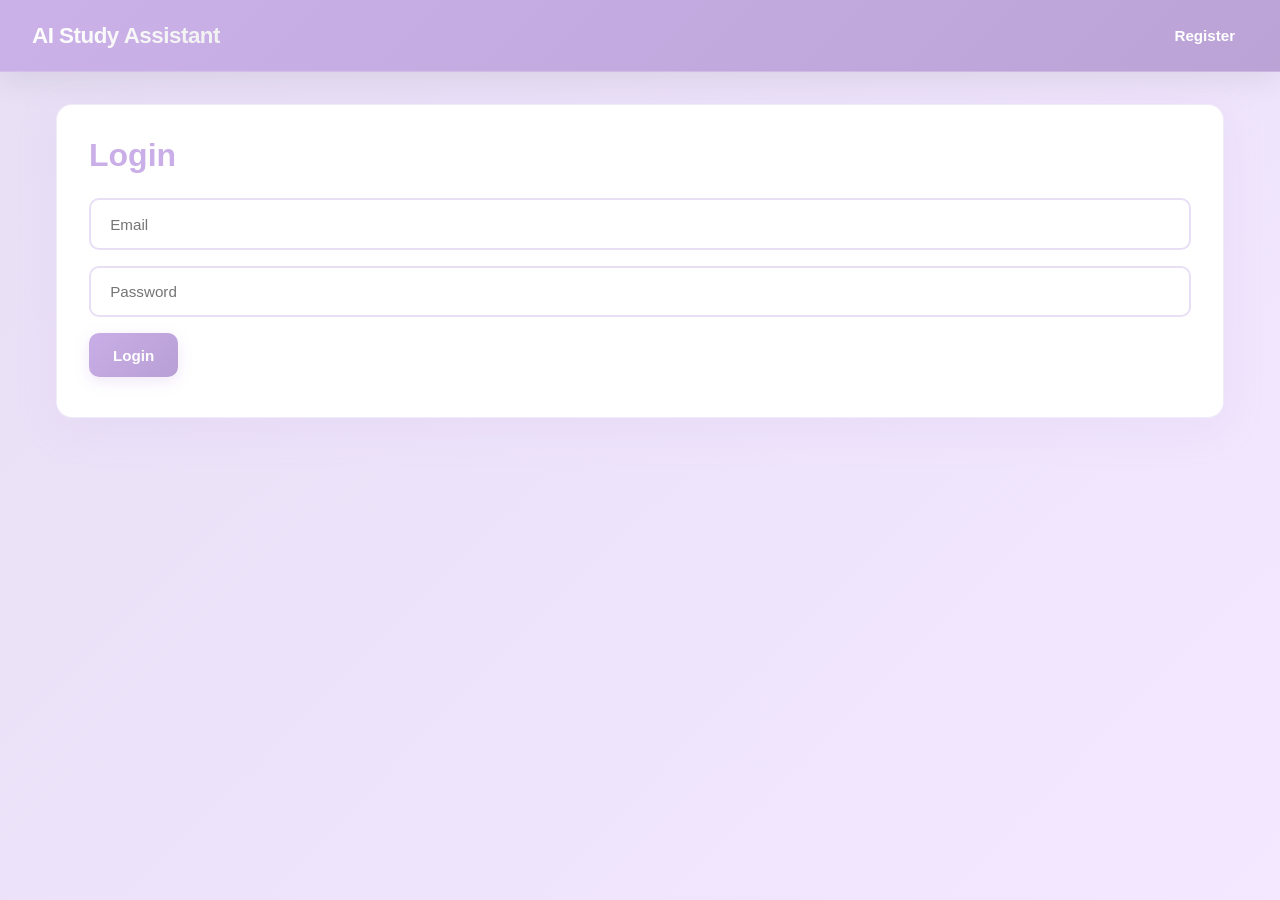
==== frontend/ai_assistant.html @ 6cb432a0 "update" ====
<!doctype html>
<html lang="en">
<head>
<meta charset="utf-8" />
<title>AI Assistant | AI Study Assistant</title>
<link rel="stylesheet" href="styles.css" />
</head>
<body>
<div class="navbar"><div>AI Study Assistant</div><div><a href="dashboard.html">Dashboard</a><a href="profile.html">Profile</a><a href="notebook.html">Notebook</a><a href="planner.html">Planner</a><a href="#" id="logout">Logout</a></div></div>
<div class="container">
<h1>AI Study Assistant</h1>
<div class="card">
  <h3>Use Uploaded File</h3>
  <p>Select a file uploaded on the Notebook page to use as AI context.</p>
  <select id="file-select" class="input-field">
    <option value="">-- No file selected --</option>
  </select>
  <button class="btn" id="refresh-files">Refresh Files</button>
  <p id="file-status" style="font-size:0.9rem; margin-top:0.5rem;"></p>
</div>
<div class="card"><h3>Ask Question</h3><textarea id="question" class="input-field" rows="3" placeholder="Ask any academic question..."></textarea><button class="btn" id="ask-btn">Get Answer</button><p id="answer"></p></div>
<div class="card"><h3>Summarize Notes</h3><textarea id="summary-text" class="input-field" rows="3" placeholder="Paste your notes..."></textarea><button class="btn" id="summarize-btn">Summarize</button><button class="btn" id="summarize-file-btn">Summarize Selected File</button><p id="summary"></p></div>
<div class="card"><h3>Generate Quiz</h3><input id="quiz-topic" class="input-field" placeholder="Enter topic" /><button class="btn" id="quiz-btn">Generate Quiz</button><pre id="quiz"></pre></div>
</div>
<script src="app.js"></script>
<script>
requireAuth();
initDarkMode();
document.getElementById('logout').onclick = () => {clearToken(); localStorage.removeItem('user'); window.location='index.html';};

async function display(eid, endpoint, payload, btn){
  if (btn) {
    btn.disabled = true;
    btn.textContent = 'Loading...';
  }
  const out = document.getElementById(eid);
  out.textContent = '';
  const res = await apiFetch(endpoint, 'POST', payload);
  if (btn) {
    btn.disabled = false;
    btn.textContent = endpoint === '/ai/ask' ? 'Get Answer' : endpoint === '/ai/summarize' ? 'Summarize' : 'Generate Quiz';
  }
  if(!res.success){ out.innerHTML = `<span style="color:red">${res.message}</span>`; return; }
  const data = res.data.answer || res.data.summary || res.data.quiz;
  out.style.whiteSpace = 'pre-wrap';
  out.style.backgroundColor = '#f9f9f9';
  out.style.padding = '1rem';
  out.style.borderRadius = '6px';
  out.style.marginTop = '0.5rem';
  out.textContent = data;
}

async function loadFileOptions() {
  const select = document.getElementById('file-select');
  const status = document.getElementById('file-status');
  const res = await apiFetch('/files');
  select.innerHTML = '<option value="">-- No file selected --</option>';
  if (!res.success || !Array.isArray(res.data) || res.data.length === 0) {
    status.textContent = 'No uploaded files found. Upload files from Notebook.';
    return;
  }
  res.data.forEach(file => {
    const option = document.createElement('option');
    option.value = file.id;
    option.textContent = `${file.filename} (${(file.size/1024).toFixed(1)} KB)`;
    select.appendChild(option);
  });
  status.textContent = `${res.data.length} uploaded file(s) available.`;
}

function getSelectedFileId() {
  return document.getElementById('file-select').value || null;
}

document.getElementById('ask-btn').onclick = async function() {
  const question = document.getElementById('question').value.trim();
  if(!question){ alert('Please ask a question'); return; }
  const fileId = getSelectedFileId();
  display('answer','/ai/ask', fileId ? { question, file_id: fileId } : { question }, this);
};

document.getElementById('summarize-btn').onclick = async function() {
  const text = document.getElementById('summary-text').value.trim();
  if(!text){ alert('Please enter text to summarize or select a file to summarize'); return; }
  display('summary','/ai/summarize',{text}, this);
};

document.getElementById('summarize-file-btn').onclick = async function() {
  const fileId = getSelectedFileId();
  if(!fileId){ alert('Please select a file to summarize'); return; }
  display('summary','/ai/summarize',{file_id: fileId}, this);
};

document.getElementById('quiz-btn').onclick = async function() { 
  const topic = document.getElementById('quiz-topic').value.trim();
  if(!topic){ alert('Please enter a topic'); return; }
  display('quiz','/ai/quiz',{topic}, this);
};

document.getElementById('refresh-files').onclick = loadFileOptions;

loadFileOptions();
</script>
</body>
</html>
---- frontend/styles.css ----
* { 
  margin: 0; 
  padding: 0; 
  box-sizing: border-box; 
}

:root {
  --primary: #C9AEE7;
  --primary-dark: #B89FD4;
  --secondary: #FFD4E5;
  --success: #A8D5BA;
  --danger: #FFB4A2;
  --warning: #FFD9A3;
  --light: #F8F5FF;
  --dark: #3D3447;
  --text: #5C4B63;
  --border: #E8DFF5;
}

body { 
  margin: 0; 
  font-family: 'Segoe UI', 'Helvetica Neue', -apple-system, BlinkMacSystemFont, sans-serif;
  background: linear-gradient(135deg, #E8DFF5 0%, #F3E8FF 100%);
  color: var(--text);
  min-height: 100vh;
}

.container { 
  width: min(1200px, 95vw); 
  margin: 2rem auto; 
  padding: 0 1rem;
}

/* Navbar Styling */
.navbar { 
  display: flex; 
  justify-content: space-between; 
  align-items: center; 
  padding: 1.2rem 2rem; 
  background: linear-gradient(135deg, rgba(201, 174, 231, 0.95) 0%, rgba(184, 159, 212, 0.95) 100%);
  backdrop-filter: blur(10px);
  color: #fff; 
  box-shadow: 0 8px 32px rgba(0, 0, 0, 0.08);
  position: sticky;
  top: 0;
  z-index: 100;
  border-bottom: 1px solid rgba(255, 255, 255, 0.2);
}

.navbar > div:first-child { 
  font-weight: 700; 
  font-size: 1.4rem; 
  letter-spacing: -0.5px;
  background: linear-gradient(135deg, #fff 0%, #f0f0f0 100%);
  -webkit-background-clip: text;
  -webkit-text-fill-color: transparent;
  background-clip: text;
}

.navbar > div:nth-child(2) {
  display: flex;
  gap: 0.5rem;
  flex-wrap: wrap;
  justify-content: flex-end;
}

.navbar a { 
  color: #fff; 
  margin: 0 0.8rem;
  text-decoration: none; 
  font-weight: 600; 
  font-size: 0.95rem;
  transition: all 0.3s cubic-bezier(0.4, 0, 0.2, 1);
  position: relative;
  padding: 0.5rem 0;
}

.navbar a::after {
  content: '';
  position: absolute;
  bottom: 0;
  left: 0;
  width: 0;
  height: 2px;
  background: #fff;
  transition: width 0.3s ease;
}

.navbar a:hover::after { 
  width: 100%; 
}

/* Typography */
h1 { 
  color: #fff; 
  margin-bottom: 2rem; 
  font-size: 3rem;
  font-weight: 700;
  text-shadow: 0 2px 10px rgba(0, 0, 0, 0.1);
}

h2 { 
  color: var(--primary); 
  margin-bottom: 1.5rem;
  font-size: 2rem;
}

h3 { 
  color: var(--primary); 
  margin-bottom: 1rem;
  font-size: 1.4rem;
  font-weight: 600;
}

/* Card Styling */
.card { 
  background: #fff;
  border-radius: 16px; 
  box-shadow: 0 10px 40px rgba(201, 174, 231, 0.15);
  padding: 2rem; 
  margin-bottom: 1.5rem; 
  transition: all 0.3s cubic-bezier(0.4, 0, 0.2, 1);
  border: 1px solid rgba(232, 223, 245, 0.6);
  backdrop-filter: blur(10px);
}

.card:hover { 
  transform: translateY(-8px); 
  box-shadow: 0 20px 50px rgba(201, 174, 231, 0.25);
}

/* Button Styling */
.btn { 
  background: linear-gradient(135deg, var(--primary) 0%, var(--primary-dark) 100%);
  color: #fff; 
  border: none; 
  padding: 0.85rem 1.5rem; 
  border-radius: 10px; 
  cursor: pointer; 
  font-weight: 600; 
  font-size: 0.95rem;
  transition: all 0.3s cubic-bezier(0.4, 0, 0.2, 1);
  display: inline-block;
  margin-right: 0.5rem;
  margin-bottom: 0.5rem;
  box-shadow: 0 4px 15px rgba(201, 174, 231, 0.3);
  position: relative;
  overflow: hidden;
}

.btn::before {
  content: '';
  position: absolute;
  top: 50%;
  left: 50%;
  width: 0;
  height: 0;
  background: rgba(255, 255, 255, 0.2);
  border-radius: 50%;
  transform: translate(-50%, -50%);
  transition: width 0.6s, height 0.6s;
}

.btn:hover::before {
  width: 300px;
  height: 300px;
}

.btn:hover { 
  transform: translateY(-3px); 
  box-shadow: 0 8px 25px rgba(201, 174, 231, 0.4);
}

.btn:active { 
  transform: translateY(-1px); 
}

.btn:disabled { 
  opacity: 0.6; 
  cursor: not-allowed; 
  transform: none;
}

/* Input Fields */
.input-field, textarea, select { 
  width: 100%; 
  padding: 0.95rem 1.2rem; 
  border-radius: 10px; 
  border: 2px solid var(--border);
  margin-bottom: 1rem; 
  font-family: inherit; 
  font-size: 0.95rem;
  transition: all 0.3s ease;
  background: #fff;
  color: var(--text);
}

.input-field:focus, 
textarea:focus, 
select:focus { 
  outline: none; 
  border-color: var(--primary);
  background: #faf8ff;
  box-shadow: 0 0 0 3px rgba(201, 174, 231, 0.15);
  transform: translateY(-2px);
}

textarea {
  resize: vertical;
  min-height: 120px;
}

/* Grid Layouts */
.grid-2 { 
  display: grid; 
  grid-template-columns: repeat(auto-fit, minmax(280px, 1fr)); 
  gap: 1.5rem; 
}

.grid-3 {
  display: grid;
  grid-template-columns: repeat(auto-fit, minmax(200px, 1fr));
  gap: 1.5rem;
}

/* Lists */
ul, ol { 
  list-style: none; 
  padding: 0; 
}

li { 
  margin-bottom: 1rem;
  transition: all 0.3s ease;
}

/* Status Badges */
.badge {
  display: inline-block;
  padding: 0.4rem 0.8rem;
  border-radius: 6px;
  font-size: 0.85rem;
  font-weight: 600;
  margin-right: 0.5rem;
  margin-bottom: 0.5rem;
}

.badge-success { background: rgba(168, 213, 186, 0.2); color: var(--success); }
.badge-danger { background: rgba(255, 180, 162, 0.2); color: var(--danger); }
.badge-warning { background: rgba(255, 217, 163, 0.2); color: var(--warning); }
.badge-info { background: rgba(201, 174, 231, 0.2); color: var(--primary); }

/* Utility Classes */
.text-center { text-align: center; }
.text-right { text-align: right; }
.mt-1 { margin-top: 0.5rem; }
.mt-2 { margin-top: 1rem; }
.mb-1 { margin-bottom: 0.5rem; }
.mb-2 { margin-bottom: 1rem; }
.hidden { display: none; }

/* Loader */
.loader {
  border: 4px solid rgba(201, 174, 231, 0.1);
  border-top: 4px solid var(--primary);
  border-radius: 50%;
  width: 40px;
  height: 40px;
  animation: spin 1s linear infinite;
  margin: 20px auto;
}

@keyframes spin {
  0% { transform: rotate(0deg); }
  100% { transform: rotate(360deg); }
}

/* Message Styling */
.message {
  padding: 1rem;
  border-radius: 10px;
  margin-bottom: 1rem;
  animation: slideIn 0.3s ease;
}

.message-success {
  background: rgba(168, 213, 186, 0.15);
  color: var(--success);
  border-left: 4px solid var(--success);
}

.message-error {
  background: rgba(255, 180, 162, 0.15);
  color: var(--danger);
  border-left: 4px solid var(--danger);
}

@keyframes slideIn {
  from {
    opacity: 0;
    transform: translateY(-10px);
  }
  to {
    opacity: 1;
    transform: translateY(0);
  }
}

/* Responsive Design */
@media (max-width: 768px) { 
  h1 { font-size: 2rem; }
  h2 { font-size: 1.5rem; }
  h3 { font-size: 1.2rem; }
  
  .navbar { 
    padding: 1rem; 
    flex-direction: column; 
    text-align: center;
    gap: 1rem;
  }
  
  .navbar > div:nth-child(2) {
    justify-content: center;
    width: 100%;
  }
  
  .navbar a { 
    margin: 0 0.5rem;
    font-size: 0.85rem;
  }
  
  .container { 
    margin: 1rem auto; 
  }
  
  .card { 
    padding: 1.5rem;
  }
  
  .btn {
    padding: 0.75rem 1.2rem;
    font-size: 0.9rem;
  }
}

@media (max-width: 480px) {
  h1 { font-size: 1.5rem; margin-bottom: 1rem; }
  
  .card { 
    padding: 1rem; 
    margin-bottom: 1rem;
  }
  
  .grid-2 {
    grid-template-columns: 1fr;
  }
  
  .input-field, textarea, select {
    padding: 0.8rem;
  }
}
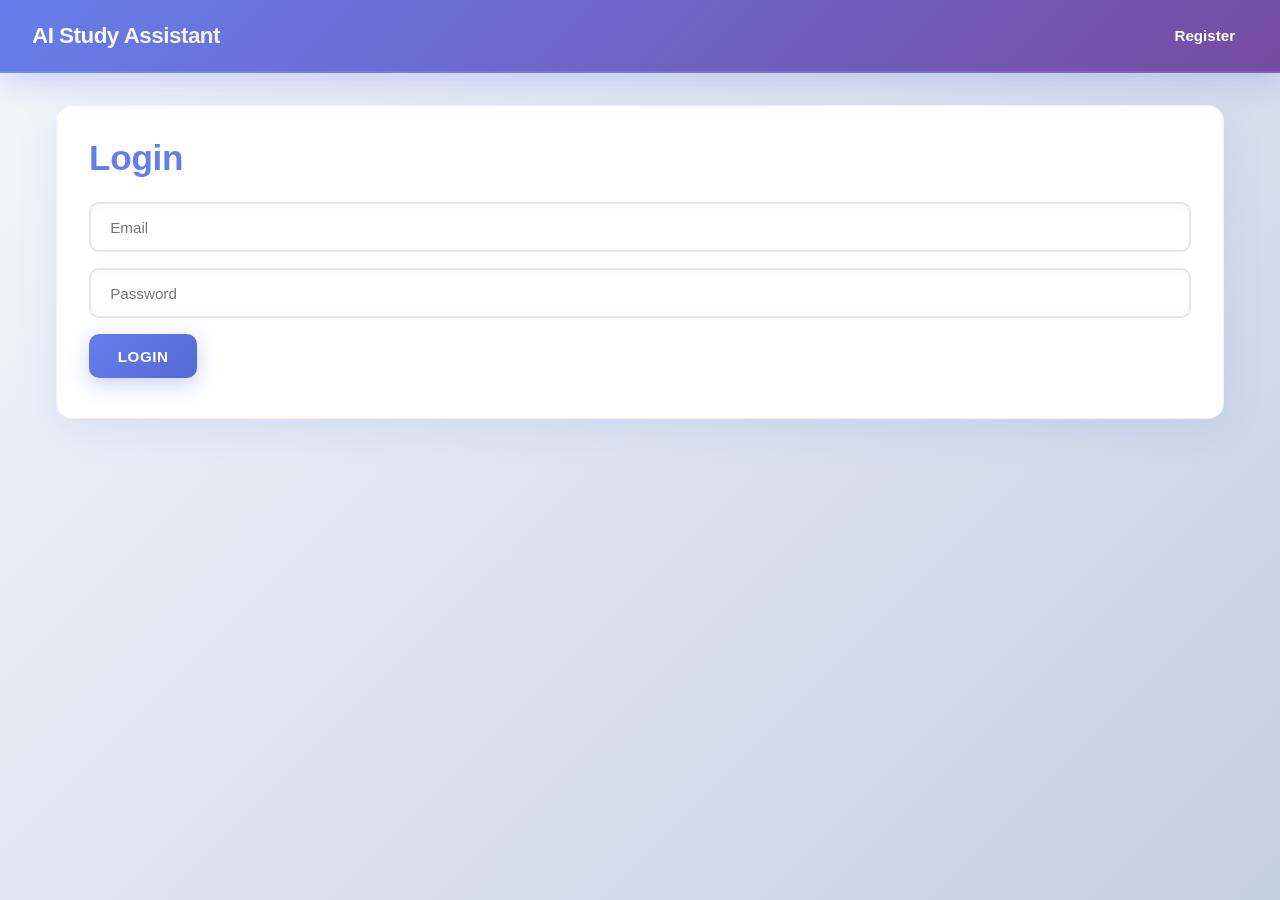
==== commit 39f4bb49: "update" ====
--- a/frontend/ai_assistant.html
+++ b/frontend/ai_assistant.html
@@ -11,15 +11,24 @@
 <h1>AI Study Assistant</h1>
 <div class="card">
   <h3>Use Uploaded File</h3>
-  <p>Select a file uploaded on the Notebook page to use as AI context.</p>
+  <p>Select a file uploaded on the Notebook page to give the AI extra study context.</p>
   <select id="file-select" class="input-field">
     <option value="">-- No file selected --</option>
   </select>
   <button class="btn" id="refresh-files">Refresh Files</button>
   <p id="file-status" style="font-size:0.9rem; margin-top:0.5rem;"></p>
 </div>
-<div class="card"><h3>Ask Question</h3><textarea id="question" class="input-field" rows="3" placeholder="Ask any academic question..."></textarea><button class="btn" id="ask-btn">Get Answer</button><p id="answer"></p></div>
-<div class="card"><h3>Summarize Notes</h3><textarea id="summary-text" class="input-field" rows="3" placeholder="Paste your notes..."></textarea><button class="btn" id="summarize-btn">Summarize</button><button class="btn" id="summarize-file-btn">Summarize Selected File</button><p id="summary"></p></div>
+<div class="card">
+  <h3>Use Saved Note</h3>
+  <p>Select one of your notebook entries to use its subject, topic, tags, and written content as context.</p>
+  <select id="note-select" class="input-field">
+    <option value="">-- No note selected --</option>
+  </select>
+  <button class="btn" id="refresh-notes">Refresh Notes</button>
+  <p id="note-status" style="font-size:0.9rem; margin-top:0.5rem;"></p>
+</div>
+<div class="card"><h3>Ask Question</h3><textarea id="question" class="input-field" rows="3" placeholder="Ask a question. Selected file and note will be used as extra context if present..."></textarea><button class="btn" id="ask-btn">Get Answer</button><p id="answer"></p></div>
+<div class="card"><h3>Summarize Notes</h3><textarea id="summary-text" class="input-field" rows="3" placeholder="Paste your notes..."></textarea><button class="btn" id="summarize-btn">Summarize</button><button class="btn" id="summarize-file-btn">Summarize Selected File</button><button class="btn" id="summarize-note-btn">Summarize Selected Note</button><p id="summary"></p></div>
 <div class="card"><h3>Generate Quiz</h3><input id="quiz-topic" class="input-field" placeholder="Enter topic" /><button class="btn" id="quiz-btn">Generate Quiz</button><pre id="quiz"></pre></div>
 </div>
 <script src="app.js"></script>
@@ -38,7 +47,7 @@
   const res = await apiFetch(endpoint, 'POST', payload);
   if (btn) {
     btn.disabled = false;
-    btn.textContent = endpoint === '/ai/ask' ? 'Get Answer' : endpoint === '/ai/summarize' ? 'Summarize' : 'Generate Quiz';
+    btn.textContent = endpoint === '/ai/chat' ? 'Get Answer' : endpoint === '/ai/summarize' ? 'Summarize' : 'Generate Quiz';
   }
   if(!res.success){ out.innerHTML = `<span style="color:red">${res.message}</span>`; return; }
   const data = res.data.answer || res.data.summary || res.data.quiz;
@@ -68,15 +77,42 @@
   status.textContent = `${res.data.length} uploaded file(s) available.`;
 }
 
+async function loadNoteOptions() {
+  const select = document.getElementById('note-select');
+  const status = document.getElementById('note-status');
+  const res = await apiFetch('/notes?limit=50');
+  select.innerHTML = '<option value="">-- No note selected --</option>';
+  const items = Array.isArray(res?.data?.items) ? res.data.items : [];
+  if (!res.success || items.length === 0) {
+    status.textContent = 'No notes found. Create notes from Notebook.';
+    return;
+  }
+  items.forEach(note => {
+    const option = document.createElement('option');
+    option.value = note.id;
+    option.textContent = `${note.subject || 'Untitled'} - ${note.topic || 'No topic'}`;
+    select.appendChild(option);
+  });
+  status.textContent = `${items.length} note(s) available.`;
+}
+
 function getSelectedFileId() {
   return document.getElementById('file-select').value || null;
+}
+
+function getSelectedNoteId() {
+  return document.getElementById('note-select').value || null;
 }
 
 document.getElementById('ask-btn').onclick = async function() {
   const question = document.getElementById('question').value.trim();
   if(!question){ alert('Please ask a question'); return; }
   const fileId = getSelectedFileId();
-  display('answer','/ai/ask', fileId ? { question, file_id: fileId } : { question }, this);
+  const noteId = getSelectedNoteId();
+  const payload = { message: question };
+  if (fileId) payload.file_id = fileId;
+  if (noteId) payload.note_id = noteId;
+  display('answer','/ai/chat', payload, this);
 };
 
 document.getElementById('summarize-btn').onclick = async function() {
@@ -91,6 +127,12 @@
   display('summary','/ai/summarize',{file_id: fileId}, this);
 };
 
+document.getElementById('summarize-note-btn').onclick = async function() {
+  const noteId = getSelectedNoteId();
+  if(!noteId){ alert('Please select a note to summarize'); return; }
+  display('summary','/ai/summarize',{note_id: noteId}, this);
+};
+
 document.getElementById('quiz-btn').onclick = async function() { 
   const topic = document.getElementById('quiz-topic').value.trim();
   if(!topic){ alert('Please enter a topic'); return; }
@@ -98,8 +140,10 @@
 };
 
 document.getElementById('refresh-files').onclick = loadFileOptions;
+document.getElementById('refresh-notes').onclick = loadNoteOptions;
 
 loadFileOptions();
+loadNoteOptions();
 </script>
 </body>
 </html>
--- a/frontend/styles.css
+++ b/frontend/styles.css
@@ -5,22 +5,22 @@
 }
 
 :root {
-  --primary: #C9AEE7;
-  --primary-dark: #B89FD4;
-  --secondary: #FFD4E5;
-  --success: #A8D5BA;
-  --danger: #FFB4A2;
-  --warning: #FFD9A3;
-  --light: #F8F5FF;
-  --dark: #3D3447;
-  --text: #5C4B63;
-  --border: #E8DFF5;
+  --primary: #667eea;
+  --primary-dark: #5568d3;
+  --secondary: #764ba2;
+  --success: #48bb78;
+  --danger: #f56565;
+  --warning: #ed8936;
+  --light: #f7fafc;
+  --dark: #2d3748;
+  --text: #4a5568;
+  --border: #e2e8f0;
 }
 
 body { 
   margin: 0; 
   font-family: 'Segoe UI', 'Helvetica Neue', -apple-system, BlinkMacSystemFont, sans-serif;
-  background: linear-gradient(135deg, #E8DFF5 0%, #F3E8FF 100%);
+  background: linear-gradient(135deg, #f5f7fa 0%, #c3cfe2 100%);
   color: var(--text);
   min-height: 100vh;
 }
@@ -37,14 +37,14 @@
   justify-content: space-between; 
   align-items: center; 
   padding: 1.2rem 2rem; 
-  background: linear-gradient(135deg, rgba(201, 174, 231, 0.95) 0%, rgba(184, 159, 212, 0.95) 100%);
+  background: linear-gradient(135deg, #667eea 0%, #764ba2 100%);
   backdrop-filter: blur(10px);
   color: #fff; 
-  box-shadow: 0 8px 32px rgba(0, 0, 0, 0.08);
+  box-shadow: 0 8px 32px rgba(102, 126, 234, 0.3);
   position: sticky;
   top: 0;
   z-index: 100;
-  border-bottom: 1px solid rgba(255, 255, 255, 0.2);
+  border-bottom: 2px solid rgba(255, 255, 255, 0.1);
 }
 
 .navbar > div:first-child { 
@@ -96,37 +96,64 @@
   margin-bottom: 2rem; 
   font-size: 3rem;
   font-weight: 700;
-  text-shadow: 0 2px 10px rgba(0, 0, 0, 0.1);
+  text-shadow: 0 2px 10px rgba(0, 0, 0, 0.2);
+  letter-spacing: -0.5px;
 }
 
 h2 { 
   color: var(--primary); 
   margin-bottom: 1.5rem;
-  font-size: 2rem;
+  font-size: 2.2rem;
+  font-weight: 700;
+  letter-spacing: -0.3px;
 }
 
 h3 { 
   color: var(--primary); 
   margin-bottom: 1rem;
-  font-size: 1.4rem;
+  font-size: 1.5rem;
   font-weight: 600;
+  letter-spacing: -0.2px;
+}
+
+p {
+  line-height: 1.6;
+  margin-bottom: 1rem;
 }
 
 /* Card Styling */
 .card { 
   background: #fff;
   border-radius: 16px; 
-  box-shadow: 0 10px 40px rgba(201, 174, 231, 0.15);
+  box-shadow: 0 10px 40px rgba(102, 126, 234, 0.12);
   padding: 2rem; 
   margin-bottom: 1.5rem; 
-  transition: all 0.3s cubic-bezier(0.4, 0, 0.2, 1);
-  border: 1px solid rgba(232, 223, 245, 0.6);
+  transition: all 0.4s cubic-bezier(0.4, 0, 0.2, 1);
+  border: 1px solid rgba(102, 126, 234, 0.1);
   backdrop-filter: blur(10px);
+  position: relative;
+  overflow: hidden;
+}
+
+.card::before {
+  content: '';
+  position: absolute;
+  top: 0;
+  left: -100%;
+  width: 100%;
+  height: 100%;
+  background: linear-gradient(90deg, transparent, rgba(255,255,255,0.3), transparent);
+  transition: left 0.5s ease;
+  pointer-events: none;
+}
+
+.card:hover::before {
+  left: 100%;
 }
 
 .card:hover { 
-  transform: translateY(-8px); 
-  box-shadow: 0 20px 50px rgba(201, 174, 231, 0.25);
+  transform: translateY(-10px); 
+  box-shadow: 0 25px 50px rgba(102, 126, 234, 0.25);
 }
 
 /* Button Styling */
@@ -134,18 +161,20 @@
   background: linear-gradient(135deg, var(--primary) 0%, var(--primary-dark) 100%);
   color: #fff; 
   border: none; 
-  padding: 0.85rem 1.5rem; 
+  padding: 0.85rem 1.8rem; 
   border-radius: 10px; 
   cursor: pointer; 
   font-weight: 600; 
   font-size: 0.95rem;
-  transition: all 0.3s cubic-bezier(0.4, 0, 0.2, 1);
+  transition: all 0.4s cubic-bezier(0.4, 0, 0.2, 1);
   display: inline-block;
   margin-right: 0.5rem;
   margin-bottom: 0.5rem;
-  box-shadow: 0 4px 15px rgba(201, 174, 231, 0.3);
+  box-shadow: 0 6px 20px rgba(102, 126, 234, 0.35);
   position: relative;
   overflow: hidden;
+  text-transform: uppercase;
+  letter-spacing: 0.5px;
 }
 
 .btn::before {
@@ -155,7 +184,7 @@
   left: 50%;
   width: 0;
   height: 0;
-  background: rgba(255, 255, 255, 0.2);
+  background: rgba(255, 255, 255, 0.25);
   border-radius: 50%;
   transform: translate(-50%, -50%);
   transition: width 0.6s, height 0.6s;
@@ -167,12 +196,12 @@
 }
 
 .btn:hover { 
-  transform: translateY(-3px); 
-  box-shadow: 0 8px 25px rgba(201, 174, 231, 0.4);
+  transform: translateY(-4px); 
+  box-shadow: 0 10px 30px rgba(102, 126, 234, 0.45);
 }
 
 .btn:active { 
-  transform: translateY(-1px); 
+  transform: translateY(-2px); 
 }
 
 .btn:disabled { 
@@ -184,15 +213,16 @@
 /* Input Fields */
 .input-field, textarea, select { 
   width: 100%; 
-  padding: 0.95rem 1.2rem; 
+  padding: 0.9rem 1.2rem; 
   border-radius: 10px; 
   border: 2px solid var(--border);
   margin-bottom: 1rem; 
   font-family: inherit; 
   font-size: 0.95rem;
-  transition: all 0.3s ease;
+  transition: all 0.4s cubic-bezier(0.4, 0, 0.2, 1);
   background: #fff;
   color: var(--text);
+  box-shadow: inset 0 2px 8px rgba(0, 0, 0, 0.03);
 }
 
 .input-field:focus, 
@@ -200,8 +230,8 @@
 select:focus { 
   outline: none; 
   border-color: var(--primary);
-  background: #faf8ff;
-  box-shadow: 0 0 0 3px rgba(201, 174, 231, 0.15);
+  background: linear-gradient(135deg, #ffffff 0%, #f9faff 100%);
+  box-shadow: inset 0 2px 8px rgba(0, 0, 0, 0.03), 0 0 0 4px rgba(102, 126, 234, 0.1);
   transform: translateY(-2px);
 }
 
@@ -214,13 +244,15 @@
 .grid-2 { 
   display: grid; 
   grid-template-columns: repeat(auto-fit, minmax(280px, 1fr)); 
-  gap: 1.5rem; 
+  gap: 2rem;
+  margin-bottom: 1rem;
 }
 
 .grid-3 {
   display: grid;
   grid-template-columns: repeat(auto-fit, minmax(200px, 1fr));
-  gap: 1.5rem;
+  gap: 2rem;
+  margin-bottom: 1rem;
 }
 
 /* Lists */
@@ -230,25 +262,46 @@
 }
 
 li { 
-  margin-bottom: 1rem;
+  margin-bottom: 0.8rem;
+  padding-left: 1.5rem;
+  position: relative;
   transition: all 0.3s ease;
+  line-height: 1.6;
+}
+
+li:before {
+  content: '▸';
+  position: absolute;
+  left: 0;
+  color: var(--primary);
+  font-weight: bold;
+  font-size: 1.2rem;
+}
+
+li:hover {
+  margin-left: 0.5rem;
+  color: var(--primary);
 }
 
 /* Status Badges */
 .badge {
   display: inline-block;
-  padding: 0.4rem 0.8rem;
-  border-radius: 6px;
-  font-size: 0.85rem;
-  font-weight: 600;
+  padding: 0.45rem 1rem;
+  border-radius: 20px;
+  font-size: 0.8rem;
+  font-weight: 700;
   margin-right: 0.5rem;
   margin-bottom: 0.5rem;
-}
-
-.badge-success { background: rgba(168, 213, 186, 0.2); color: var(--success); }
-.badge-danger { background: rgba(255, 180, 162, 0.2); color: var(--danger); }
-.badge-warning { background: rgba(255, 217, 163, 0.2); color: var(--warning); }
-.badge-info { background: rgba(201, 174, 231, 0.2); color: var(--primary); }
+  text-transform: uppercase;
+  letter-spacing: 0.5px;
+  animation: slideIn 0.4s ease;
+  box-shadow: 0 4px 15px rgba(102, 126, 234, 0.25);
+}
+
+.badge-success { background: linear-gradient(135deg, #48bb78 0%, #38a169 100%); color: white; }
+.badge-danger { background: linear-gradient(135deg, #f56565 0%, #e53e3e 100%); color: white; }
+.badge-warning { background: linear-gradient(135deg, #ed8936 0%, #dd6b20 100%); color: white; }
+.badge-info { background: linear-gradient(135deg, #667eea 0%, #5568d3 100%); color: white; }
 
 /* Utility Classes */
 .text-center { text-align: center; }
@@ -259,15 +312,73 @@
 .mb-2 { margin-bottom: 1rem; }
 .hidden { display: none; }
 
+a {
+  color: var(--primary);
+  text-decoration: none;
+  transition: all 0.3s ease;
+  font-weight: 500;
+}
+
+a:hover {
+  color: var(--primary-dark);
+  text-decoration: underline;
+}
+
+/* Form Sections */
+.form-group {
+  margin-bottom: 1.5rem;
+  display: flex;
+  flex-direction: column;
+}
+
+.form-group label {
+  margin-bottom: 0.5rem;
+  color: var(--text);
+  font-weight: 600;
+  font-size: 0.95rem;
+}
+
+/* Table Styling */
+table {
+  width: 100%;
+  border-collapse: collapse;
+  margin-bottom: 2rem;
+  box-shadow: 0 4px 15px rgba(102, 126, 234, 0.1);
+}
+
+thead {
+  background: linear-gradient(135deg, var(--primary) 0%, var(--primary-dark) 100%);
+  color: white;
+}
+
+th {
+  padding: 1rem;
+  text-align: left;
+  font-weight: 600;
+  text-transform: uppercase;
+  font-size: 0.85rem;
+  letter-spacing: 0.5px;
+}
+
+td {
+  padding: 0.9rem 1rem;
+  border-bottom: 1px solid var(--border);
+}
+
+tr:hover {
+  background: rgba(102, 126, 234, 0.05);
+}
+
 /* Loader */
 .loader {
-  border: 4px solid rgba(201, 174, 231, 0.1);
+  border: 4px solid rgba(102, 126, 234, 0.15);
   border-top: 4px solid var(--primary);
   border-radius: 50%;
-  width: 40px;
-  height: 40px;
-  animation: spin 1s linear infinite;
+  width: 50px;
+  height: 50px;
+  animation: spin 0.8s linear infinite;
   margin: 20px auto;
+  box-shadow: 0 0 20px rgba(102, 126, 234, 0.3);
 }
 
 @keyframes spin {
@@ -277,22 +388,28 @@
 
 /* Message Styling */
 .message {
-  padding: 1rem;
-  border-radius: 10px;
-  margin-bottom: 1rem;
-  animation: slideIn 0.3s ease;
+  padding: 1.1rem 1.5rem;
+  border-radius: 12px;
+  margin-bottom: 1.5rem;
+  animation: slideIn 0.4s cubic-bezier(0.4, 0, 0.2, 1);
+  border-left: 4px solid currentColor;
+  box-shadow: 0 6px 20px rgba(0, 0, 0, 0.1);
+  font-weight: 500;
+  display: flex;
+  align-items: center;
+  gap: 1rem;
 }
 
 .message-success {
-  background: rgba(168, 213, 186, 0.15);
-  color: var(--success);
-  border-left: 4px solid var(--success);
+  background: linear-gradient(135deg, rgba(72, 187, 120, 0.12) 0%, rgba(56, 161, 105, 0.08) 100%);
+  color: #22543d;
+  border-left-color: #48bb78;
 }
 
 .message-error {
-  background: rgba(255, 180, 162, 0.15);
-  color: var(--danger);
-  border-left: 4px solid var(--danger);
+  background: linear-gradient(135deg, rgba(245, 101, 101, 0.12) 0%, rgba(229, 62, 62, 0.08) 100%);
+  color: #742a2a;
+  border-left-color: #f56565;
 }
 
 @keyframes slideIn {
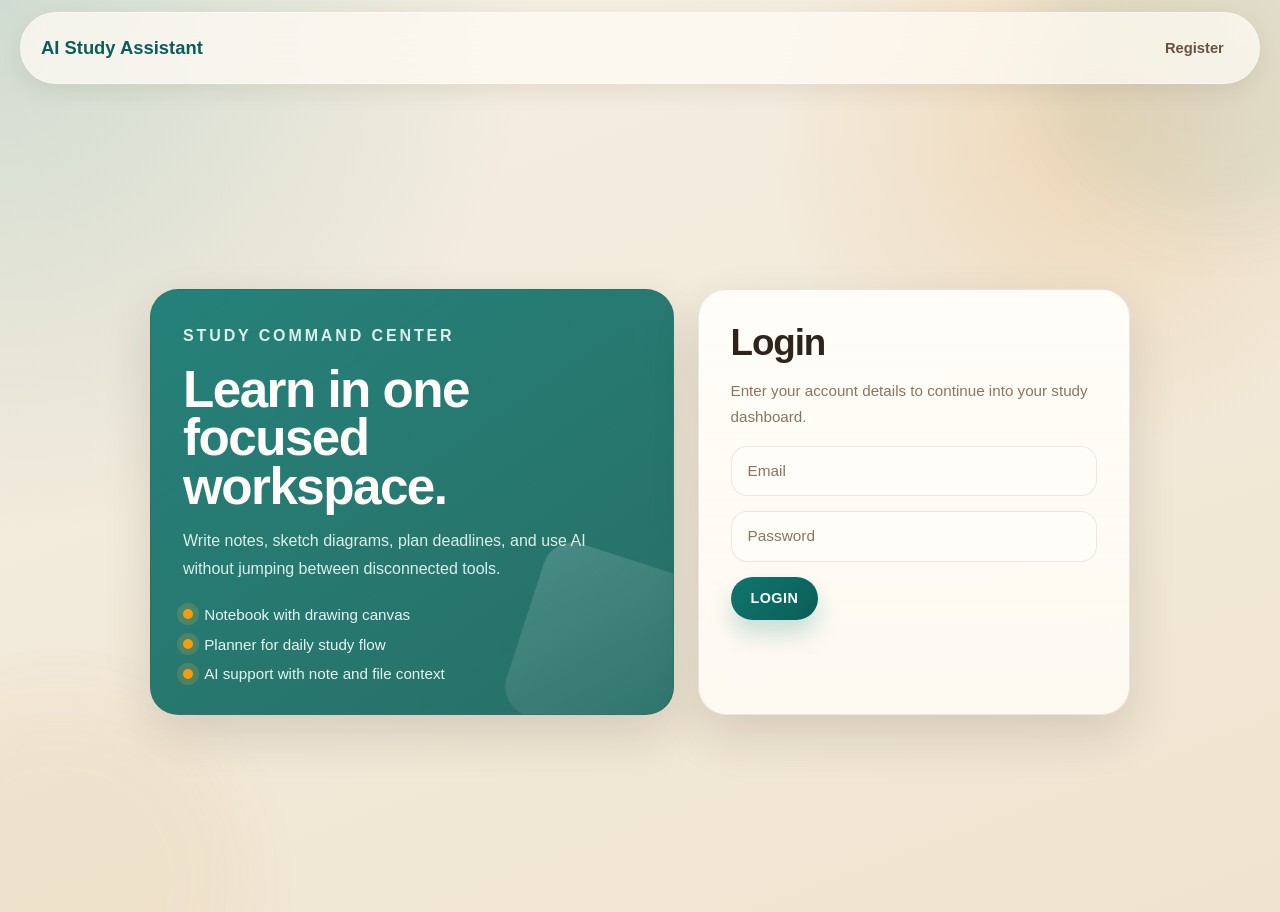
==== commit 7fd0f161: "update" ====
--- a/frontend/ai_assistant.html
+++ b/frontend/ai_assistant.html
@@ -8,28 +8,59 @@
 <body>
 <div class="navbar"><div>AI Study Assistant</div><div><a href="dashboard.html">Dashboard</a><a href="profile.html">Profile</a><a href="notebook.html">Notebook</a><a href="planner.html">Planner</a><a href="#" id="logout">Logout</a></div></div>
 <div class="container">
-<h1>AI Study Assistant</h1>
+<section class="page-hero">
+  <p class="hero-kicker">AI Workspace</p>
+  <h1>Study with context, not blank prompts.</h1>
+  <p class="hero-subtitle">Attach your notes or uploaded files, then ask questions, generate summaries, or create quizzes from material you already saved.</p>
+</section>
+
+<div class="grid-2">
+  <div class="card">
+    <h3>Use Uploaded File</h3>
+    <p class="section-intro">Pick a file from Notebook to give the AI extra study context.</p>
+    <select id="file-select" class="input-field">
+      <option value="">-- No file selected --</option>
+    </select>
+    <button class="btn" id="refresh-files">Refresh Files</button>
+    <p id="file-status" style="font-size:0.9rem; margin-top:0.5rem; color:var(--text-faint);"></p>
+  </div>
+
+  <div class="card">
+    <h3>Use Saved Note</h3>
+    <p class="section-intro">Select a notebook entry to reuse its subject, topic, tags, and content as context.</p>
+    <select id="note-select" class="input-field">
+      <option value="">-- No note selected --</option>
+    </select>
+    <button class="btn" id="refresh-notes">Refresh Notes</button>
+    <p id="note-status" style="font-size:0.9rem; margin-top:0.5rem; color:var(--text-faint);"></p>
+  </div>
+</div>
+
 <div class="card">
-  <h3>Use Uploaded File</h3>
-  <p>Select a file uploaded on the Notebook page to give the AI extra study context.</p>
-  <select id="file-select" class="input-field">
-    <option value="">-- No file selected --</option>
-  </select>
-  <button class="btn" id="refresh-files">Refresh Files</button>
-  <p id="file-status" style="font-size:0.9rem; margin-top:0.5rem;"></p>
+  <h3>Ask Question</h3>
+  <p class="section-intro">Ask a question about your study material. Selected note and file context will be included if available.</p>
+  <textarea id="question" class="input-field" rows="3" placeholder="Ask a question about your topic..."></textarea>
+  <button class="btn" id="ask-btn">Get Answer</button>
+  <p id="answer" class="result-panel"></p>
 </div>
+
 <div class="card">
-  <h3>Use Saved Note</h3>
-  <p>Select one of your notebook entries to use its subject, topic, tags, and written content as context.</p>
-  <select id="note-select" class="input-field">
-    <option value="">-- No note selected --</option>
-  </select>
-  <button class="btn" id="refresh-notes">Refresh Notes</button>
-  <p id="note-status" style="font-size:0.9rem; margin-top:0.5rem;"></p>
+  <h3>Summarize Notes</h3>
+  <p class="section-intro">Summarize pasted notes or generate a summary from the file or note you selected above.</p>
+  <textarea id="summary-text" class="input-field" rows="3" placeholder="Paste your notes..."></textarea>
+  <button class="btn" id="summarize-btn">Summarize</button>
+  <button class="btn btn-secondary" id="summarize-file-btn">Summarize Selected File</button>
+  <button class="btn btn-secondary" id="summarize-note-btn">Summarize Selected Note</button>
+  <p id="summary" class="result-panel"></p>
 </div>
-<div class="card"><h3>Ask Question</h3><textarea id="question" class="input-field" rows="3" placeholder="Ask a question. Selected file and note will be used as extra context if present..."></textarea><button class="btn" id="ask-btn">Get Answer</button><p id="answer"></p></div>
-<div class="card"><h3>Summarize Notes</h3><textarea id="summary-text" class="input-field" rows="3" placeholder="Paste your notes..."></textarea><button class="btn" id="summarize-btn">Summarize</button><button class="btn" id="summarize-file-btn">Summarize Selected File</button><button class="btn" id="summarize-note-btn">Summarize Selected Note</button><p id="summary"></p></div>
-<div class="card"><h3>Generate Quiz</h3><input id="quiz-topic" class="input-field" placeholder="Enter topic" /><button class="btn" id="quiz-btn">Generate Quiz</button><pre id="quiz"></pre></div>
+
+<div class="card">
+  <h3>Generate Quiz</h3>
+  <p class="section-intro">Turn a topic into quick revision questions and answers.</p>
+  <input id="quiz-topic" class="input-field" placeholder="Enter topic" />
+  <button class="btn" id="quiz-btn">Generate Quiz</button>
+  <pre id="quiz"></pre>
+</div>
 </div>
 <script src="app.js"></script>
 <script>
@@ -49,13 +80,10 @@
     btn.disabled = false;
     btn.textContent = endpoint === '/ai/chat' ? 'Get Answer' : endpoint === '/ai/summarize' ? 'Summarize' : 'Generate Quiz';
   }
-  if(!res.success){ out.innerHTML = `<span style="color:red">${res.message}</span>`; return; }
+  if(!res.success){ out.innerHTML = `<span style="color:var(--danger)">${res.message}</span>`; return; }
   const data = res.data.answer || res.data.summary || res.data.quiz;
   out.style.whiteSpace = 'pre-wrap';
-  out.style.backgroundColor = '#f9f9f9';
-  out.style.padding = '1rem';
-  out.style.borderRadius = '6px';
-  out.style.marginTop = '0.5rem';
+  out.style.marginTop = '0.75rem';
   out.textContent = data;
 }
 
@@ -133,7 +161,7 @@
   display('summary','/ai/summarize',{note_id: noteId}, this);
 };
 
-document.getElementById('quiz-btn').onclick = async function() { 
+document.getElementById('quiz-btn').onclick = async function() {
   const topic = document.getElementById('quiz-topic').value.trim();
   if(!topic){ alert('Please enter a topic'); return; }
   display('quiz','/ai/quiz',{topic}, this);
--- a/frontend/styles.css
+++ b/frontend/styles.css
@@ -1,238 +1,482 @@
-* { 
-  margin: 0; 
-  padding: 0; 
-  box-sizing: border-box; 
+* {
+  margin: 0;
+  padding: 0;
+  box-sizing: border-box;
 }
 
 :root {
-  --primary: #667eea;
-  --primary-dark: #5568d3;
-  --secondary: #764ba2;
-  --success: #48bb78;
-  --danger: #f56565;
-  --warning: #ed8936;
-  --light: #f7fafc;
-  --dark: #2d3748;
-  --text: #4a5568;
-  --border: #e2e8f0;
-}
-
-body { 
-  margin: 0; 
-  font-family: 'Segoe UI', 'Helvetica Neue', -apple-system, BlinkMacSystemFont, sans-serif;
-  background: linear-gradient(135deg, #f5f7fa 0%, #c3cfe2 100%);
+  --font-display: "Trebuchet MS", "Gill Sans", "Segoe UI", sans-serif;
+  --font-body: "Verdana", "Geneva", sans-serif;
+
+  --bg: #f5efe4;
+  --bg-accent: #efe4cf;
+  --surface: rgba(255, 251, 244, 0.9);
+  --surface-strong: #fffdf8;
+  --surface-soft: rgba(255, 247, 236, 0.8);
+  --surface-muted: #f0e4d1;
+  --line: rgba(103, 72, 48, 0.12);
+
+  --text: #2f241b;
+  --text-soft: #685241;
+  --text-faint: #8a7462;
+
+  --brand: #0f766e;
+  --brand-strong: #0b5e57;
+  --accent: #d97706;
+  --accent-soft: #f59e0b;
+  --danger: #c2410c;
+  --success: #2f855a;
+  --warning: #b7791f;
+
+  --shadow-sm: 0 8px 22px rgba(52, 34, 18, 0.08);
+  --shadow-md: 0 20px 48px rgba(52, 34, 18, 0.14);
+  --shadow-lg: 0 28px 70px rgba(52, 34, 18, 0.18);
+
+  --radius-sm: 12px;
+  --radius-md: 20px;
+  --radius-lg: 28px;
+}
+
+[data-theme="dark"] {
+  --bg: #0f1720;
+  --bg-accent: #14242c;
+  --surface: rgba(20, 33, 40, 0.9);
+  --surface-strong: #18262f;
+  --surface-soft: rgba(24, 38, 47, 0.82);
+  --surface-muted: #20323d;
+  --line: rgba(159, 196, 192, 0.14);
+
+  --text: #ecf7f4;
+  --text-soft: #b3cbc5;
+  --text-faint: #8fb0aa;
+
+  --brand: #4dd0c4;
+  --brand-strong: #2eb8ab;
+  --accent: #f5b041;
+  --accent-soft: #ffc76c;
+  --danger: #f97316;
+  --success: #4ade80;
+  --warning: #facc15;
+
+  --shadow-sm: 0 10px 30px rgba(0, 0, 0, 0.24);
+  --shadow-md: 0 22px 56px rgba(0, 0, 0, 0.32);
+  --shadow-lg: 0 32px 80px rgba(0, 0, 0, 0.38);
+}
+
+html {
+  scroll-behavior: smooth;
+}
+
+body {
+  min-height: 100vh;
+  font-family: var(--font-body);
   color: var(--text);
-  min-height: 100vh;
-}
-
-.container { 
-  width: min(1200px, 95vw); 
-  margin: 2rem auto; 
-  padding: 0 1rem;
-}
-
-/* Navbar Styling */
-.navbar { 
-  display: flex; 
-  justify-content: space-between; 
-  align-items: center; 
-  padding: 1.2rem 2rem; 
-  background: linear-gradient(135deg, #667eea 0%, #764ba2 100%);
-  backdrop-filter: blur(10px);
-  color: #fff; 
-  box-shadow: 0 8px 32px rgba(102, 126, 234, 0.3);
+  background:
+    radial-gradient(circle at top left, rgba(15, 118, 110, 0.16), transparent 34%),
+    radial-gradient(circle at 85% 14%, rgba(217, 119, 6, 0.16), transparent 24%),
+    linear-gradient(160deg, var(--bg) 0%, var(--bg-accent) 100%);
+  position: relative;
+  overflow-x: hidden;
+}
+
+body::before,
+body::after {
+  content: "";
+  position: fixed;
+  width: 360px;
+  height: 360px;
+  border-radius: 50%;
+  filter: blur(40px);
+  opacity: 0.22;
+  pointer-events: none;
+  z-index: 0;
+}
+
+body::before {
+  top: -140px;
+  right: -120px;
+  background: rgba(15, 118, 110, 0.34);
+}
+
+body::after {
+  left: -120px;
+  bottom: -160px;
+  background: rgba(217, 119, 6, 0.24);
+}
+
+body > * {
+  position: relative;
+  z-index: 1;
+}
+
+.container {
+  width: min(1180px, calc(100vw - 2rem));
+  margin: 0 auto 3rem;
+  padding: 1.75rem 0 0;
+}
+
+.auth-page .container {
+  min-height: calc(100vh - 92px);
+  display: grid;
+  place-items: center;
+}
+
+.auth-shell {
+  width: min(980px, 100%);
+  display: grid;
+  grid-template-columns: 1.15fr 0.95fr;
+  gap: 1.5rem;
+  align-items: stretch;
+}
+
+.auth-hero,
+.auth-card,
+.card {
+  background: var(--surface);
+  border: 1px solid var(--line);
+  box-shadow: var(--shadow-md);
+  backdrop-filter: blur(16px);
+}
+
+.auth-hero,
+.auth-card {
+  border-radius: var(--radius-lg);
+  padding: 2rem;
+}
+
+.auth-hero {
+  background:
+    linear-gradient(145deg, rgba(15, 118, 110, 0.9), rgba(11, 94, 87, 0.88)),
+    linear-gradient(145deg, rgba(255,255,255,0.08), rgba(255,255,255,0));
+  color: #f3fffc;
+  display: flex;
+  flex-direction: column;
+  justify-content: space-between;
+  overflow: hidden;
+}
+
+.auth-hero::after {
+  content: "";
+  width: 180px;
+  height: 180px;
+  border-radius: 30px;
+  background: linear-gradient(135deg, rgba(255,255,255,0.16), rgba(255,255,255,0.02));
+  position: absolute;
+  right: -28px;
+  bottom: -24px;
+  transform: rotate(18deg);
+}
+
+.auth-kicker,
+.hero-kicker {
+  font-size: 0.78rem;
+  letter-spacing: 0.18em;
+  text-transform: uppercase;
+  font-weight: 700;
+}
+
+.auth-kicker {
+  color: rgba(243, 255, 252, 0.78);
+  margin-bottom: 1rem;
+}
+
+.auth-hero h1,
+.auth-card h2,
+h1,
+h2,
+h3,
+h4 {
+  font-family: var(--font-display);
+  letter-spacing: -0.03em;
+}
+
+.auth-hero h1 {
+  font-size: clamp(2.4rem, 4vw, 3.6rem);
+  line-height: 0.95;
+  margin-bottom: 1rem;
+  color: #fffdf9;
+}
+
+.auth-hero p {
+  color: rgba(243, 255, 252, 0.88);
+  font-size: 1rem;
+  max-width: 30rem;
+}
+
+.auth-points {
+  display: grid;
+  gap: 0.8rem;
+  margin-top: 1.5rem;
+}
+
+.auth-points span {
+  display: inline-flex;
+  align-items: center;
+  gap: 0.7rem;
+  font-size: 0.95rem;
+  color: rgba(243, 255, 252, 0.92);
+}
+
+.auth-points span::before {
+  content: "";
+  width: 10px;
+  height: 10px;
+  border-radius: 999px;
+  background: var(--accent-soft);
+  box-shadow: 0 0 0 6px rgba(245, 176, 65, 0.18);
+}
+
+.auth-card {
+  background: linear-gradient(180deg, var(--surface-strong), var(--surface));
+}
+
+.navbar {
+  width: min(1240px, calc(100vw - 1rem));
+  margin: 0.75rem auto 0;
+  padding: 1rem 1.25rem;
+  display: flex;
+  justify-content: space-between;
+  align-items: center;
+  gap: 1rem;
+  border-radius: 999px;
+  background: rgba(255, 251, 244, 0.74);
+  border: 1px solid rgba(255, 255, 255, 0.35);
+  box-shadow: var(--shadow-sm);
+  backdrop-filter: blur(18px);
   position: sticky;
-  top: 0;
+  top: 0.75rem;
   z-index: 100;
-  border-bottom: 2px solid rgba(255, 255, 255, 0.1);
-}
-
-.navbar > div:first-child { 
-  font-weight: 700; 
-  font-size: 1.4rem; 
-  letter-spacing: -0.5px;
-  background: linear-gradient(135deg, #fff 0%, #f0f0f0 100%);
-  -webkit-background-clip: text;
-  -webkit-text-fill-color: transparent;
-  background-clip: text;
+}
+
+[data-theme="dark"] .navbar {
+  background: rgba(17, 28, 34, 0.82);
+  border-color: rgba(255, 255, 255, 0.06);
+}
+
+.navbar > div:first-child {
+  font-family: var(--font-display);
+  font-size: 1.15rem;
+  font-weight: 800;
+  color: var(--brand-strong);
 }
 
 .navbar > div:nth-child(2) {
   display: flex;
-  gap: 0.5rem;
+  align-items: center;
+  justify-content: flex-end;
+  gap: 0.4rem;
   flex-wrap: wrap;
-  justify-content: flex-end;
-}
-
-.navbar a { 
-  color: #fff; 
-  margin: 0 0.8rem;
-  text-decoration: none; 
-  font-weight: 600; 
+}
+
+.navbar a {
+  color: var(--text-soft);
+  text-decoration: none;
+  font-weight: 700;
+  font-size: 0.92rem;
+  padding: 0.7rem 0.95rem;
+  border-radius: 999px;
+  transition: background 0.25s ease, color 0.25s ease, transform 0.25s ease;
+}
+
+.navbar a:hover {
+  color: var(--brand-strong);
+  background: rgba(15, 118, 110, 0.1);
+  text-decoration: none;
+  transform: translateY(-1px);
+}
+
+.page-hero {
+  margin: 1rem 0 1.5rem;
+  padding: 1.25rem 0 0.5rem;
+}
+
+.hero-kicker {
+  color: var(--brand);
+  margin-bottom: 0.7rem;
+}
+
+h1 {
+  font-size: clamp(2.3rem, 4vw, 3.6rem);
+  line-height: 0.96;
+  color: var(--text);
+  margin-bottom: 0.7rem;
+}
+
+.hero-subtitle,
+p {
+  color: var(--text-soft);
+  line-height: 1.7;
+}
+
+.hero-subtitle {
+  max-width: 42rem;
+  font-size: 1rem;
+}
+
+h2 {
+  color: var(--text);
+  font-size: clamp(1.7rem, 3vw, 2.3rem);
+  margin-bottom: 1rem;
+}
+
+h3 {
+  color: var(--text);
+  font-size: 1.25rem;
+  margin-bottom: 0.75rem;
+}
+
+h4 {
+  color: var(--text);
+  font-size: 1rem;
+  margin-bottom: 0.6rem;
+}
+
+.card {
+  border-radius: var(--radius-md);
+  padding: 1.5rem;
+  margin-bottom: 1.2rem;
+  overflow: hidden;
+}
+
+.card:hover {
+  transform: translateY(-2px);
+  transition: transform 0.25s ease, box-shadow 0.25s ease;
+  box-shadow: var(--shadow-lg);
+}
+
+.section-intro {
+  margin-top: -0.15rem;
+  margin-bottom: 1rem;
+  color: var(--text-faint);
   font-size: 0.95rem;
-  transition: all 0.3s cubic-bezier(0.4, 0, 0.2, 1);
-  position: relative;
-  padding: 0.5rem 0;
-}
-
-.navbar a::after {
-  content: '';
-  position: absolute;
-  bottom: 0;
-  left: 0;
-  width: 0;
-  height: 2px;
-  background: #fff;
-  transition: width 0.3s ease;
-}
-
-.navbar a:hover::after { 
-  width: 100%; 
-}
-
-/* Typography */
-h1 { 
-  color: #fff; 
-  margin-bottom: 2rem; 
-  font-size: 3rem;
-  font-weight: 700;
-  text-shadow: 0 2px 10px rgba(0, 0, 0, 0.2);
-  letter-spacing: -0.5px;
-}
-
-h2 { 
-  color: var(--primary); 
-  margin-bottom: 1.5rem;
-  font-size: 2.2rem;
-  font-weight: 700;
-  letter-spacing: -0.3px;
-}
-
-h3 { 
-  color: var(--primary); 
+}
+
+.grid-2,
+.split-grid {
+  display: grid;
+  grid-template-columns: repeat(2, minmax(0, 1fr));
+  gap: 1.25rem;
   margin-bottom: 1rem;
-  font-size: 1.5rem;
-  font-weight: 600;
-  letter-spacing: -0.2px;
-}
-
-p {
-  line-height: 1.6;
+}
+
+.grid-3 {
+  display: grid;
+  grid-template-columns: repeat(3, minmax(0, 1fr));
+  gap: 1rem;
   margin-bottom: 1rem;
 }
 
-/* Card Styling */
-.card { 
-  background: #fff;
-  border-radius: 16px; 
-  box-shadow: 0 10px 40px rgba(102, 126, 234, 0.12);
-  padding: 2rem; 
-  margin-bottom: 1.5rem; 
-  transition: all 0.4s cubic-bezier(0.4, 0, 0.2, 1);
-  border: 1px solid rgba(102, 126, 234, 0.1);
-  backdrop-filter: blur(10px);
-  position: relative;
-  overflow: hidden;
-}
-
-.card::before {
-  content: '';
-  position: absolute;
-  top: 0;
-  left: -100%;
+.action-grid {
+  display: grid;
+  grid-template-columns: repeat(auto-fit, minmax(160px, 1fr));
+  gap: 0.9rem;
+  margin-top: 1rem;
+}
+
+.stat-grid {
+  display: grid;
+  grid-template-columns: repeat(auto-fit, minmax(160px, 1fr));
+  gap: 0.9rem;
+  margin-top: 1rem;
+}
+
+.stat-tile {
+  padding: 1rem;
+  border-radius: 18px;
+  background: linear-gradient(180deg, var(--surface-strong), var(--surface-soft));
+  border: 1px solid var(--line);
+}
+
+.stat-label {
+  display: block;
+  color: var(--text-faint);
+  font-size: 0.82rem;
+  text-transform: uppercase;
+  letter-spacing: 0.08em;
+  margin-bottom: 0.4rem;
+}
+
+.stat-value {
+  display: block;
+  font-family: var(--font-display);
+  font-size: 1.6rem;
+  font-weight: 800;
+  color: var(--brand-strong);
+}
+
+.btn {
+  appearance: none;
+  border: none;
+  border-radius: 999px;
+  padding: 0.85rem 1.25rem;
+  background: linear-gradient(135deg, var(--brand), var(--brand-strong));
+  color: #f8fdfa;
+  cursor: pointer;
+  display: inline-flex;
+  justify-content: center;
+  align-items: center;
+  gap: 0.45rem;
+  font-family: var(--font-display);
+  font-size: 0.9rem;
+  font-weight: 800;
+  letter-spacing: 0.03em;
+  text-transform: uppercase;
+  box-shadow: 0 14px 24px rgba(15, 118, 110, 0.22);
+  transition: transform 0.22s ease, box-shadow 0.22s ease, opacity 0.22s ease;
+  margin-right: 0.45rem;
+  margin-bottom: 0.45rem;
+}
+
+.btn:hover {
+  transform: translateY(-2px);
+  box-shadow: 0 18px 28px rgba(15, 118, 110, 0.28);
+}
+
+.btn:disabled {
+  opacity: 0.6;
+  cursor: not-allowed;
+  transform: none;
+  box-shadow: none;
+}
+
+.btn-secondary {
+  background: linear-gradient(135deg, var(--accent), #b45309);
+  box-shadow: 0 14px 24px rgba(217, 119, 6, 0.22);
+}
+
+.btn-muted {
+  background: linear-gradient(135deg, #8b6b4f, #6f553f);
+  box-shadow: 0 14px 24px rgba(111, 85, 63, 0.22);
+}
+
+.input-field,
+textarea,
+select {
   width: 100%;
-  height: 100%;
-  background: linear-gradient(90deg, transparent, rgba(255,255,255,0.3), transparent);
-  transition: left 0.5s ease;
-  pointer-events: none;
-}
-
-.card:hover::before {
-  left: 100%;
-}
-
-.card:hover { 
-  transform: translateY(-10px); 
-  box-shadow: 0 25px 50px rgba(102, 126, 234, 0.25);
-}
-
-/* Button Styling */
-.btn { 
-  background: linear-gradient(135deg, var(--primary) 0%, var(--primary-dark) 100%);
-  color: #fff; 
-  border: none; 
-  padding: 0.85rem 1.8rem; 
-  border-radius: 10px; 
-  cursor: pointer; 
-  font-weight: 600; 
-  font-size: 0.95rem;
-  transition: all 0.4s cubic-bezier(0.4, 0, 0.2, 1);
-  display: inline-block;
-  margin-right: 0.5rem;
-  margin-bottom: 0.5rem;
-  box-shadow: 0 6px 20px rgba(102, 126, 234, 0.35);
-  position: relative;
-  overflow: hidden;
-  text-transform: uppercase;
-  letter-spacing: 0.5px;
-}
-
-.btn::before {
-  content: '';
-  position: absolute;
-  top: 50%;
-  left: 50%;
-  width: 0;
-  height: 0;
-  background: rgba(255, 255, 255, 0.25);
-  border-radius: 50%;
-  transform: translate(-50%, -50%);
-  transition: width 0.6s, height 0.6s;
-}
-
-.btn:hover::before {
-  width: 300px;
-  height: 300px;
-}
-
-.btn:hover { 
-  transform: translateY(-4px); 
-  box-shadow: 0 10px 30px rgba(102, 126, 234, 0.45);
-}
-
-.btn:active { 
-  transform: translateY(-2px); 
-}
-
-.btn:disabled { 
-  opacity: 0.6; 
-  cursor: not-allowed; 
-  transform: none;
-}
-
-/* Input Fields */
-.input-field, textarea, select { 
-  width: 100%; 
-  padding: 0.9rem 1.2rem; 
-  border-radius: 10px; 
-  border: 2px solid var(--border);
-  margin-bottom: 1rem; 
-  font-family: inherit; 
-  font-size: 0.95rem;
-  transition: all 0.4s cubic-bezier(0.4, 0, 0.2, 1);
-  background: #fff;
+  padding: 0.95rem 1rem;
+  border-radius: 16px;
+  border: 1px solid var(--line);
+  background: var(--surface-strong);
   color: var(--text);
-  box-shadow: inset 0 2px 8px rgba(0, 0, 0, 0.03);
-}
-
-.input-field:focus, 
-textarea:focus, 
-select:focus { 
-  outline: none; 
-  border-color: var(--primary);
-  background: linear-gradient(135deg, #ffffff 0%, #f9faff 100%);
-  box-shadow: inset 0 2px 8px rgba(0, 0, 0, 0.03), 0 0 0 4px rgba(102, 126, 234, 0.1);
-  transform: translateY(-2px);
+  font-family: var(--font-body);
+  font-size: 0.96rem;
+  box-shadow: inset 0 1px 0 rgba(255,255,255,0.32);
+  transition: border-color 0.2s ease, box-shadow 0.2s ease, transform 0.2s ease;
+  margin-bottom: 0.95rem;
+}
+
+.input-field::placeholder,
+textarea::placeholder {
+  color: var(--text-faint);
+}
+
+.input-field:focus,
+textarea:focus,
+select:focus {
+  outline: none;
+  border-color: rgba(15, 118, 110, 0.4);
+  box-shadow: 0 0 0 4px rgba(15, 118, 110, 0.12);
+  transform: translateY(-1px);
 }
 
 textarea {
@@ -240,70 +484,108 @@
   min-height: 120px;
 }
 
-/* Grid Layouts */
-.grid-2 { 
-  display: grid; 
-  grid-template-columns: repeat(auto-fit, minmax(280px, 1fr)); 
-  gap: 2rem;
+label {
+  display: block;
+  margin-bottom: 0.4rem;
+  font-size: 0.92rem;
+  font-weight: 700;
+  color: var(--text-soft);
+}
+
+small {
+  color: var(--text-faint);
+}
+
+a {
+  color: var(--brand-strong);
+  text-decoration: none;
+}
+
+a:hover {
+  text-decoration: underline;
+}
+
+ul,
+ol {
+  list-style: none;
+  padding: 0;
+}
+
+li {
+  color: var(--text-soft);
+}
+
+hr {
+  border: 0;
+  border-top: 1px solid var(--line);
+}
+
+.panel,
+.result-panel,
+pre {
+  background: linear-gradient(180deg, var(--surface-strong), var(--surface-soft));
+  border: 1px solid var(--line);
+  border-radius: 18px;
+  padding: 1rem;
+}
+
+pre {
+  white-space: pre-wrap;
+  color: var(--text);
+  font-family: "Consolas", "Courier New", monospace;
+  overflow-x: auto;
+}
+
+.empty-state {
+  color: var(--text-faint);
+  font-style: italic;
+}
+
+.badge {
+  display: inline-flex;
+  align-items: center;
+  padding: 0.35rem 0.7rem;
+  border-radius: 999px;
+  font-size: 0.76rem;
+  font-weight: 800;
+  letter-spacing: 0.05em;
+  text-transform: uppercase;
+}
+
+.badge-success {
+  color: #f2fff7;
+  background: linear-gradient(135deg, #2f855a, #276749);
+}
+
+.badge-warning {
+  color: #fffaf0;
+  background: linear-gradient(135deg, #c05621, #9c4221);
+}
+
+.badge-danger {
+  color: #fff7f5;
+  background: linear-gradient(135deg, #c2410c, #9a3412);
+}
+
+.message {
+  padding: 0.95rem 1rem;
+  border-radius: 16px;
   margin-bottom: 1rem;
-}
-
-.grid-3 {
-  display: grid;
-  grid-template-columns: repeat(auto-fit, minmax(200px, 1fr));
-  gap: 2rem;
-  margin-bottom: 1rem;
-}
-
-/* Lists */
-ul, ol { 
-  list-style: none; 
-  padding: 0; 
-}
-
-li { 
-  margin-bottom: 0.8rem;
-  padding-left: 1.5rem;
-  position: relative;
-  transition: all 0.3s ease;
-  line-height: 1.6;
-}
-
-li:before {
-  content: '▸';
-  position: absolute;
-  left: 0;
-  color: var(--primary);
-  font-weight: bold;
-  font-size: 1.2rem;
-}
-
-li:hover {
-  margin-left: 0.5rem;
-  color: var(--primary);
-}
-
-/* Status Badges */
-.badge {
-  display: inline-block;
-  padding: 0.45rem 1rem;
-  border-radius: 20px;
-  font-size: 0.8rem;
-  font-weight: 700;
-  margin-right: 0.5rem;
-  margin-bottom: 0.5rem;
-  text-transform: uppercase;
-  letter-spacing: 0.5px;
-  animation: slideIn 0.4s ease;
-  box-shadow: 0 4px 15px rgba(102, 126, 234, 0.25);
-}
-
-.badge-success { background: linear-gradient(135deg, #48bb78 0%, #38a169 100%); color: white; }
-.badge-danger { background: linear-gradient(135deg, #f56565 0%, #e53e3e 100%); color: white; }
-.badge-warning { background: linear-gradient(135deg, #ed8936 0%, #dd6b20 100%); color: white; }
-.badge-info { background: linear-gradient(135deg, #667eea 0%, #5568d3 100%); color: white; }
-
-/* Utility Classes */
+  border: 1px solid transparent;
+}
+
+.message-success {
+  background: rgba(47, 133, 90, 0.1);
+  color: var(--success);
+  border-color: rgba(47, 133, 90, 0.18);
+}
+
+.message-error {
+  background: rgba(194, 65, 12, 0.1);
+  color: var(--danger);
+  border-color: rgba(194, 65, 12, 0.18);
+}
+
 .text-center { text-align: center; }
 .text-right { text-align: right; }
 .mt-1 { margin-top: 0.5rem; }
@@ -312,167 +594,54 @@
 .mb-2 { margin-bottom: 1rem; }
 .hidden { display: none; }
 
-a {
-  color: var(--primary);
-  text-decoration: none;
-  transition: all 0.3s ease;
-  font-weight: 500;
-}
-
-a:hover {
-  color: var(--primary-dark);
-  text-decoration: underline;
-}
-
-/* Form Sections */
-.form-group {
-  margin-bottom: 1.5rem;
-  display: flex;
-  flex-direction: column;
-}
-
-.form-group label {
-  margin-bottom: 0.5rem;
-  color: var(--text);
-  font-weight: 600;
-  font-size: 0.95rem;
-}
-
-/* Table Styling */
-table {
-  width: 100%;
-  border-collapse: collapse;
-  margin-bottom: 2rem;
-  box-shadow: 0 4px 15px rgba(102, 126, 234, 0.1);
-}
-
-thead {
-  background: linear-gradient(135deg, var(--primary) 0%, var(--primary-dark) 100%);
-  color: white;
-}
-
-th {
-  padding: 1rem;
-  text-align: left;
-  font-weight: 600;
-  text-transform: uppercase;
-  font-size: 0.85rem;
-  letter-spacing: 0.5px;
-}
-
-td {
-  padding: 0.9rem 1rem;
-  border-bottom: 1px solid var(--border);
-}
-
-tr:hover {
-  background: rgba(102, 126, 234, 0.05);
-}
-
-/* Loader */
-.loader {
-  border: 4px solid rgba(102, 126, 234, 0.15);
-  border-top: 4px solid var(--primary);
-  border-radius: 50%;
-  width: 50px;
-  height: 50px;
-  animation: spin 0.8s linear infinite;
-  margin: 20px auto;
-  box-shadow: 0 0 20px rgba(102, 126, 234, 0.3);
-}
-
-@keyframes spin {
-  0% { transform: rotate(0deg); }
-  100% { transform: rotate(360deg); }
-}
-
-/* Message Styling */
-.message {
-  padding: 1.1rem 1.5rem;
-  border-radius: 12px;
-  margin-bottom: 1.5rem;
-  animation: slideIn 0.4s cubic-bezier(0.4, 0, 0.2, 1);
-  border-left: 4px solid currentColor;
-  box-shadow: 0 6px 20px rgba(0, 0, 0, 0.1);
-  font-weight: 500;
-  display: flex;
-  align-items: center;
-  gap: 1rem;
-}
-
-.message-success {
-  background: linear-gradient(135deg, rgba(72, 187, 120, 0.12) 0%, rgba(56, 161, 105, 0.08) 100%);
-  color: #22543d;
-  border-left-color: #48bb78;
-}
-
-.message-error {
-  background: linear-gradient(135deg, rgba(245, 101, 101, 0.12) 0%, rgba(229, 62, 62, 0.08) 100%);
-  color: #742a2a;
-  border-left-color: #f56565;
-}
-
-@keyframes slideIn {
-  from {
-    opacity: 0;
-    transform: translateY(-10px);
-  }
-  to {
-    opacity: 1;
-    transform: translateY(0);
-  }
-}
-
-/* Responsive Design */
-@media (max-width: 768px) { 
-  h1 { font-size: 2rem; }
-  h2 { font-size: 1.5rem; }
-  h3 { font-size: 1.2rem; }
-  
-  .navbar { 
-    padding: 1rem; 
-    flex-direction: column; 
-    text-align: center;
-    gap: 1rem;
-  }
-  
+@media (max-width: 960px) {
+  .auth-shell,
+  .grid-2,
+  .split-grid,
+  .grid-3 {
+    grid-template-columns: 1fr;
+  }
+
+  .navbar {
+    border-radius: 28px;
+    padding: 1rem;
+    align-items: flex-start;
+  }
+}
+
+@media (max-width: 720px) {
+  .container {
+    width: min(100vw - 1rem, 100%);
+    padding-top: 1rem;
+  }
+
+  .navbar {
+    width: calc(100vw - 1rem);
+    position: static;
+    margin-top: 0.5rem;
+    gap: 0.75rem;
+  }
+
   .navbar > div:nth-child(2) {
-    justify-content: center;
+    justify-content: flex-start;
+  }
+
+  h1 {
+    font-size: 2rem;
+  }
+
+  .card,
+  .auth-card,
+  .auth-hero {
+    padding: 1.2rem;
+  }
+
+  .btn {
     width: 100%;
-  }
-  
-  .navbar a { 
-    margin: 0 0.5rem;
-    font-size: 0.85rem;
-  }
-  
-  .container { 
-    margin: 1rem auto; 
-  }
-  
-  .card { 
-    padding: 1.5rem;
-  }
-  
-  .btn {
-    padding: 0.75rem 1.2rem;
-    font-size: 0.9rem;
-  }
-}
-
-@media (max-width: 480px) {
-  h1 { font-size: 1.5rem; margin-bottom: 1rem; }
-  
-  .card { 
-    padding: 1rem; 
-    margin-bottom: 1rem;
-  }
-  
-  .grid-2 {
-    grid-template-columns: 1fr;
-  }
-  
-  .input-field, textarea, select {
-    padding: 0.8rem;
-  }
-}
+    margin-right: 0;
+  }
+
+  .action-grid .btn {
+    width: 100%;
+  }
+}
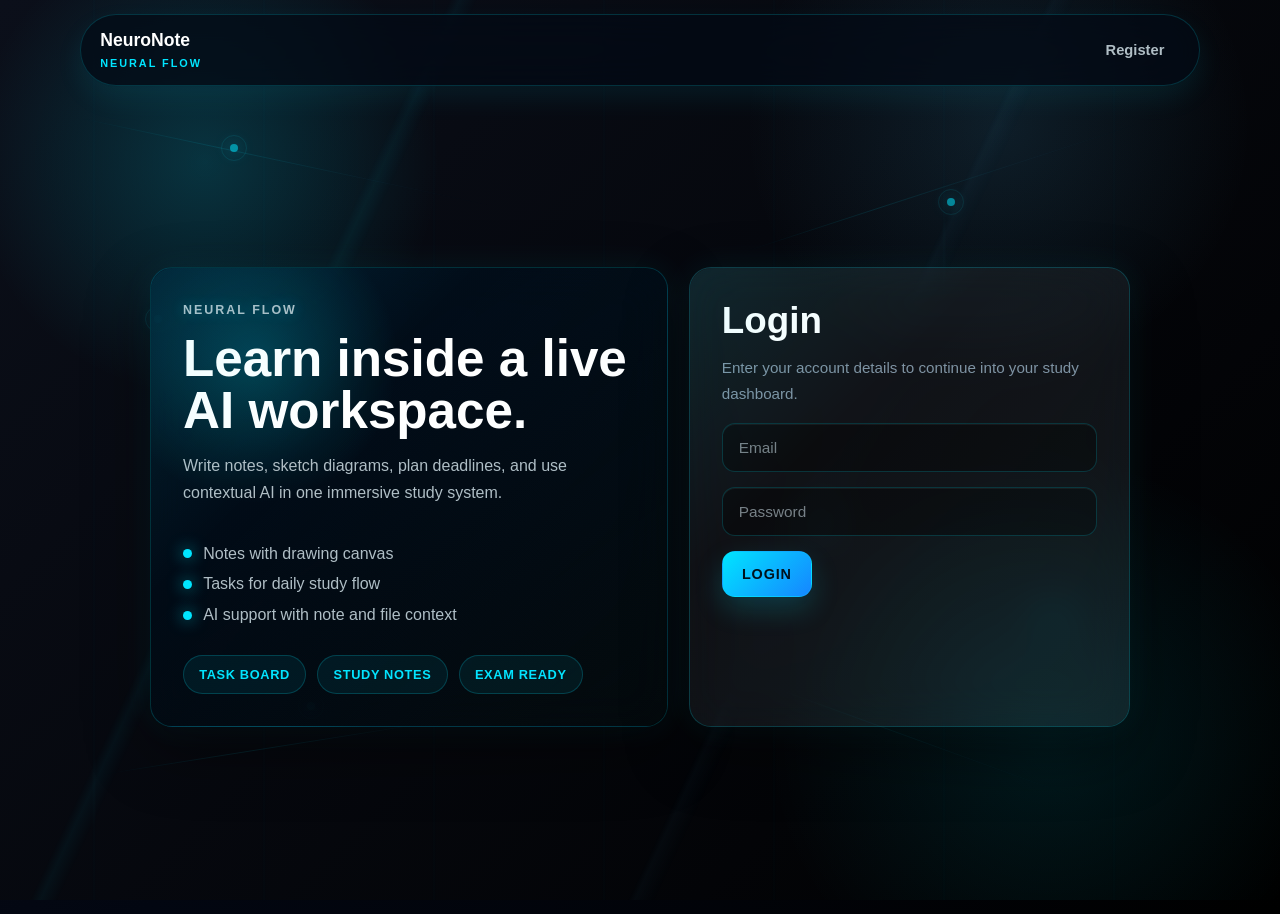
==== commit e4802c72: "forntend commit" ====
--- a/frontend/ai_assistant.html
+++ b/frontend/ai_assistant.html
@@ -2,22 +2,22 @@
 <html lang="en">
 <head>
 <meta charset="utf-8" />
-<title>AI Assistant | AI Study Assistant</title>
+<title>AI Assistant | NeuroNote</title>
 <link rel="stylesheet" href="styles.css" />
 </head>
 <body>
-<div class="navbar"><div>AI Study Assistant</div><div><a href="dashboard.html">Dashboard</a><a href="profile.html">Profile</a><a href="notebook.html">Notebook</a><a href="planner.html">Planner</a><a href="#" id="logout">Logout</a></div></div>
+<div class="navbar"><div>NeuroNote</div><div><a href="dashboard.html">Dashboard</a><a href="notebook.html">Notes</a><a href="ai_assistant.html">AI Assistant</a><a href="ai_assistant.html">Smart Tools</a><a href="planner.html">Tasks</a><a href="planner.html">Calendar</a><a href="profile.html">Profile</a><a href="profile.html">Settings</a><a href="#" id="logout">Logout</a></div></div>
 <div class="container">
 <section class="page-hero">
-  <p class="hero-kicker">AI Workspace</p>
-  <h1>Study with context, not blank prompts.</h1>
-  <p class="hero-subtitle">Attach your notes or uploaded files, then ask questions, generate summaries, or create quizzes from material you already saved.</p>
+  <p class="hero-kicker">AI Assistant</p>
+  <h1>Study with a live neural context stream.</h1>
+  <p class="hero-subtitle">Attach notes or uploaded files, then chat, summarize, and generate quizzes inside a glowing assistant workspace.</p>
 </section>
 
 <div class="grid-2">
   <div class="card">
     <h3>Use Uploaded File</h3>
-    <p class="section-intro">Pick a file from Notebook to give the AI extra study context.</p>
+    <p class="section-intro">Pick a file from Notes to give the AI extra study context.</p>
     <select id="file-select" class="input-field">
       <option value="">-- No file selected --</option>
     </select>
@@ -36,7 +36,7 @@
   </div>
 </div>
 
-<div class="card">
+<div class="card chat-card">
   <h3>Ask Question</h3>
   <p class="section-intro">Ask a question about your study material. Selected note and file context will be included if available.</p>
   <textarea id="question" class="input-field" rows="3" placeholder="Ask a question about your topic..."></textarea>
@@ -93,7 +93,7 @@
   const res = await apiFetch('/files');
   select.innerHTML = '<option value="">-- No file selected --</option>';
   if (!res.success || !Array.isArray(res.data) || res.data.length === 0) {
-    status.textContent = 'No uploaded files found. Upload files from Notebook.';
+    status.textContent = 'No uploaded files found. Upload files from Notes.';
     return;
   }
   res.data.forEach(file => {
@@ -112,7 +112,7 @@
   select.innerHTML = '<option value="">-- No note selected --</option>';
   const items = Array.isArray(res?.data?.items) ? res.data.items : [];
   if (!res.success || items.length === 0) {
-    status.textContent = 'No notes found. Create notes from Notebook.';
+    status.textContent = 'No notes found. Create notes from Notes.';
     return;
   }
   items.forEach(note => {
--- a/frontend/styles.css
+++ b/frontend/styles.css
@@ -5,76 +5,70 @@
 }
 
 :root {
-  --font-display: "Trebuchet MS", "Gill Sans", "Segoe UI", sans-serif;
-  --font-body: "Verdana", "Geneva", sans-serif;
-
-  --bg: #f5efe4;
-  --bg-accent: #efe4cf;
-  --surface: rgba(255, 251, 244, 0.9);
-  --surface-strong: #fffdf8;
-  --surface-soft: rgba(255, 247, 236, 0.8);
-  --surface-muted: #f0e4d1;
-  --line: rgba(103, 72, 48, 0.12);
-
-  --text: #2f241b;
-  --text-soft: #685241;
-  --text-faint: #8a7462;
-
-  --brand: #0f766e;
-  --brand-strong: #0b5e57;
-  --accent: #d97706;
-  --accent-soft: #f59e0b;
-  --danger: #c2410c;
-  --success: #2f855a;
-  --warning: #b7791f;
-
-  --shadow-sm: 0 8px 22px rgba(52, 34, 18, 0.08);
-  --shadow-md: 0 20px 48px rgba(52, 34, 18, 0.14);
-  --shadow-lg: 0 28px 70px rgba(52, 34, 18, 0.18);
-
-  --radius-sm: 12px;
-  --radius-md: 20px;
-  --radius-lg: 28px;
-}
-
-[data-theme="dark"] {
-  --bg: #0f1720;
-  --bg-accent: #14242c;
-  --surface: rgba(20, 33, 40, 0.9);
-  --surface-strong: #18262f;
-  --surface-soft: rgba(24, 38, 47, 0.82);
-  --surface-muted: #20323d;
-  --line: rgba(159, 196, 192, 0.14);
-
-  --text: #ecf7f4;
-  --text-soft: #b3cbc5;
-  --text-faint: #8fb0aa;
-
-  --brand: #4dd0c4;
-  --brand-strong: #2eb8ab;
-  --accent: #f5b041;
-  --accent-soft: #ffc76c;
-  --danger: #f97316;
-  --success: #4ade80;
-  --warning: #facc15;
-
-  --shadow-sm: 0 10px 30px rgba(0, 0, 0, 0.24);
-  --shadow-md: 0 22px 56px rgba(0, 0, 0, 0.32);
-  --shadow-lg: 0 32px 80px rgba(0, 0, 0, 0.38);
+  --font-display: "Inter", "Trebuchet MS", "Segoe UI", sans-serif;
+  --font-body: "Inter", "Verdana", "Geneva", sans-serif;
+
+  --bg: #0b0f1a;
+  --bg-accent: #000000;
+  --surface: rgba(255, 255, 255, 0.05);
+  --surface-strong: rgba(5, 14, 28, 0.82);
+  --surface-soft: rgba(0, 229, 255, 0.07);
+  --surface-muted: rgba(79, 195, 247, 0.1);
+  --line: rgba(0, 229, 255, 0.2);
+
+  --text: #ffffff;
+  --text-heading: #ffffff;
+  --text-soft: #b0bec5;
+  --text-faint: #7f93a3;
+
+  --brand: #00e5ff;
+  --brand-strong: #4fc3f7;
+  --accent: #4fc3f7;
+  --accent-soft: #9defff;
+  --danger: #8fa7ff;
+  --success: #63f7d4;
+  --warning: #8bdcff;
+
+  --shadow-sm: 0 12px 28px rgba(0, 229, 255, 0.08);
+  --shadow-md: 0 24px 64px rgba(0, 0, 0, 0.42), 0 0 34px rgba(0, 229, 255, 0.08);
+  --shadow-lg: 0 36px 100px rgba(0, 0, 0, 0.58), 0 0 54px rgba(0, 229, 255, 0.16);
+
+  --radius-sm: 10px;
+  --radius-md: 16px;
+  --radius-lg: 22px;
+  --sidebar-width: 248px;
+}
+
+[data-theme="dark"],
+[data-theme="light"] {
+  --bg: #0b0f1a;
+  --bg-accent: #000000;
+  --surface: rgba(255, 255, 255, 0.05);
+  --surface-strong: rgba(5, 14, 28, 0.82);
+  --surface-soft: rgba(0, 229, 255, 0.07);
+  --surface-muted: rgba(79, 195, 247, 0.1);
+  --line: rgba(0, 229, 255, 0.2);
+  --text: #ffffff;
+  --text-heading: #ffffff;
+  --text-soft: #b0bec5;
+  --text-faint: #7f93a3;
+  --brand: #00e5ff;
+  --brand-strong: #4fc3f7;
+  --accent: #4fc3f7;
+  --accent-soft: #9defff;
 }
 
 html {
   scroll-behavior: smooth;
+  color-scheme: dark;
 }
 
 body {
   min-height: 100vh;
   font-family: var(--font-body);
+  font-weight: 500;
   color: var(--text);
-  background:
-    radial-gradient(circle at top left, rgba(15, 118, 110, 0.16), transparent 34%),
-    radial-gradient(circle at 85% 14%, rgba(217, 119, 6, 0.16), transparent 24%),
-    linear-gradient(160deg, var(--bg) 0%, var(--bg-accent) 100%);
+  background: linear-gradient(135deg, var(--bg) 0%, #020611 48%, var(--bg-accent) 100%);
   position: relative;
   overflow-x: hidden;
 }
@@ -83,40 +77,101 @@
 body::after {
   content: "";
   position: fixed;
-  width: 360px;
-  height: 360px;
-  border-radius: 50%;
-  filter: blur(40px);
-  opacity: 0.22;
+  inset: 0;
   pointer-events: none;
   z-index: 0;
 }
 
 body::before {
-  top: -140px;
-  right: -120px;
-  background: rgba(15, 118, 110, 0.34);
+  background:
+    radial-gradient(circle at 16% 18%, rgba(0, 229, 255, 0.18), transparent 18%),
+    radial-gradient(circle at 78% 14%, rgba(79, 195, 247, 0.12), transparent 20%),
+    radial-gradient(circle at 82% 82%, rgba(0, 229, 255, 0.1), transparent 22%),
+    linear-gradient(135deg, var(--bg), var(--bg-accent));
 }
 
 body::after {
-  left: -120px;
-  bottom: -160px;
-  background: rgba(217, 119, 6, 0.24);
-}
-
-body > * {
+  opacity: 0.22;
+  background-image:
+    linear-gradient(115deg, transparent 0 12%, rgba(0, 229, 255, 0.2) 12.3%, transparent 12.8% 28%, rgba(79, 195, 247, 0.14) 28.2%, transparent 28.8% 100%),
+    repeating-linear-gradient(90deg, transparent 0 92px, rgba(0, 229, 255, 0.08) 94px, transparent 96px);
+  background-size: 220% 220%, 170px 170px;
+  animation: neuralWave 24s ease-in-out infinite alternate;
+}
+
+body > *:not(.neural-bg) {
   position: relative;
   z-index: 1;
 }
+
+.neural-bg {
+  position: fixed;
+  inset: 0;
+  z-index: 0;
+  pointer-events: none;
+  overflow: hidden;
+  transform: translate3d(var(--parallax-x, 0), var(--parallax-y, 0), 0);
+  transition: transform 0.35s ease-out;
+}
+
+.neural-bg__line {
+  position: absolute;
+  height: 1px;
+  width: 34vw;
+  min-width: 260px;
+  background: linear-gradient(90deg, transparent, rgba(0, 229, 255, 0.44), rgba(79, 195, 247, 0.12), transparent);
+  filter: drop-shadow(0 0 10px rgba(0, 229, 255, 0.35));
+  opacity: 0.26;
+  transform-origin: left center;
+  animation: flowLine 18s ease-in-out infinite;
+}
+
+.neural-bg__line:nth-child(1) { top: 13%; left: 6%; transform: rotate(12deg); animation-delay: -2s; }
+.neural-bg__line:nth-child(2) { top: 28%; right: 8%; transform: rotate(-18deg); animation-delay: -7s; }
+.neural-bg__line:nth-child(3) { top: 52%; left: 20%; transform: rotate(6deg); animation-delay: -11s; }
+.neural-bg__line:nth-child(4) { top: 73%; right: 12%; transform: rotate(20deg); animation-delay: -4s; }
+.neural-bg__line:nth-child(5) { top: 86%; left: 8%; transform: rotate(-9deg); animation-delay: -14s; }
+
+.neural-bg__node {
+  position: absolute;
+  width: 8px;
+  height: 8px;
+  border-radius: 50%;
+  background: var(--brand);
+  box-shadow: 0 0 16px rgba(0, 229, 255, 0.78), 0 0 34px rgba(79, 195, 247, 0.28);
+  opacity: 0.55;
+  animation: nodePulse 4.8s ease-in-out infinite;
+}
+
+.neural-bg__node::after {
+  content: "";
+  position: absolute;
+  inset: -9px;
+  border: 1px solid rgba(0, 229, 255, 0.18);
+  border-radius: inherit;
+}
+
+.neural-bg__node:nth-child(6) { top: 16%; left: 18%; animation-delay: -1s; }
+.neural-bg__node:nth-child(7) { top: 22%; left: 74%; animation-delay: -2.4s; }
+.neural-bg__node:nth-child(8) { top: 46%; left: 42%; animation-delay: -3.2s; }
+.neural-bg__node:nth-child(9) { top: 68%; left: 82%; animation-delay: -1.8s; }
+.neural-bg__node:nth-child(10) { top: 78%; left: 24%; animation-delay: -4.1s; }
+.neural-bg__node:nth-child(11) { top: 35%; left: 12%; animation-delay: -2.9s; }
+.neural-bg__node:nth-child(12) { top: 58%; left: 64%; animation-delay: -0.8s; }
 
 .container {
   width: min(1180px, calc(100vw - 2rem));
   margin: 0 auto 3rem;
-  padding: 1.75rem 0 0;
+  padding: 1.6rem 0 0;
+}
+
+body:not(.auth-page) .container {
+  margin-left: calc(var(--sidebar-width) + 2rem);
+  width: min(1160px, calc(100vw - var(--sidebar-width) - 4rem));
 }
 
 .auth-page .container {
-  min-height: calc(100vh - 92px);
+  min-height: calc(100vh - 104px);
   display: grid;
   place-items: center;
 }
@@ -124,8 +179,8 @@
 .auth-shell {
   width: min(980px, 100%);
   display: grid;
-  grid-template-columns: 1.15fr 0.95fr;
-  gap: 1.5rem;
+  grid-template-columns: 1.08fr 0.92fr;
+  gap: 1.3rem;
   align-items: stretch;
 }
 
@@ -135,49 +190,67 @@
   background: var(--surface);
   border: 1px solid var(--line);
   box-shadow: var(--shadow-md);
-  backdrop-filter: blur(16px);
+  backdrop-filter: blur(22px);
+  -webkit-backdrop-filter: blur(22px);
+}
+
+.auth-hero,
+.auth-card,
+.card,
+.stat-tile,
+.checkpoint-block,
+.panel,
+.result-panel,
+pre {
+  position: relative;
+}
+
+.auth-hero::before,
+.auth-card::before,
+.card::before,
+.stat-tile::before,
+.panel::before,
+.result-panel::before,
+pre::before {
+  content: "";
+  position: absolute;
+  inset: 0;
+  border-radius: inherit;
+  pointer-events: none;
+  background: linear-gradient(135deg, rgba(0, 229, 255, 0.1), transparent 34%, rgba(79, 195, 247, 0.05));
+  opacity: 0.9;
 }
 
 .auth-hero,
 .auth-card {
   border-radius: var(--radius-lg);
   padding: 2rem;
+  overflow: hidden;
 }
 
 .auth-hero {
-  background:
-    linear-gradient(145deg, rgba(15, 118, 110, 0.9), rgba(11, 94, 87, 0.88)),
-    linear-gradient(145deg, rgba(255,255,255,0.08), rgba(255,255,255,0));
-  color: #f3fffc;
+  min-height: 460px;
   display: flex;
   flex-direction: column;
   justify-content: space-between;
-  overflow: hidden;
-}
-
-.auth-hero::after {
-  content: "";
-  width: 180px;
-  height: 180px;
-  border-radius: 30px;
-  background: linear-gradient(135deg, rgba(255,255,255,0.16), rgba(255,255,255,0.02));
-  position: absolute;
-  right: -28px;
-  bottom: -24px;
-  transform: rotate(18deg);
+  background:
+    radial-gradient(circle at 20% 20%, rgba(0, 229, 255, 0.22), transparent 26%),
+    linear-gradient(145deg, rgba(2, 18, 36, 0.92), rgba(0, 0, 0, 0.8));
 }
 
 .auth-kicker,
 .hero-kicker {
   font-size: 0.78rem;
-  letter-spacing: 0.18em;
+  letter-spacing: 0.16em;
   text-transform: uppercase;
-  font-weight: 700;
-}
-
-.auth-kicker {
-  color: rgba(243, 255, 252, 0.78);
-  margin-bottom: 1rem;
+  font-weight: 800;
+}
+
+.auth-kicker,
+.hero-kicker {
+  color: var(--brand);
+  margin-bottom: 0.75rem;
+  text-shadow: 0 0 14px rgba(0, 229, 255, 0.32);
 }
 
 .auth-hero h1,
@@ -187,20 +260,20 @@
 h3,
 h4 {
   font-family: var(--font-display);
-  letter-spacing: -0.03em;
+  font-weight: 800;
+  letter-spacing: 0;
+  color: var(--text-heading);
 }
 
 .auth-hero h1 {
-  font-size: clamp(2.4rem, 4vw, 3.6rem);
-  line-height: 0.95;
+  font-size: clamp(2.35rem, 4vw, 3.7rem);
+  line-height: 1;
   margin-bottom: 1rem;
-  color: #fffdf9;
 }
 
 .auth-hero p {
-  color: rgba(243, 255, 252, 0.88);
-  font-size: 1rem;
-  max-width: 30rem;
+  color: var(--text-soft);
+  max-width: 31rem;
 }
 
 .auth-points {
@@ -213,140 +286,191 @@
   display: inline-flex;
   align-items: center;
   gap: 0.7rem;
-  font-size: 0.95rem;
-  color: rgba(243, 255, 252, 0.92);
+  color: var(--text-soft);
 }
 
 .auth-points span::before {
   content: "";
-  width: 10px;
-  height: 10px;
-  border-radius: 999px;
-  background: var(--accent-soft);
-  box-shadow: 0 0 0 6px rgba(245, 176, 65, 0.18);
-}
-
-.auth-card {
-  background: linear-gradient(180deg, var(--surface-strong), var(--surface));
+  width: 9px;
+  height: 9px;
+  border-radius: 50%;
+  background: var(--brand);
+  box-shadow: 0 0 16px rgba(0, 229, 255, 0.74);
+}
+
+.hero-badges,
+.badge-group {
+  display: flex;
+  flex-wrap: wrap;
+  gap: 0.7rem;
+  margin-top: 1rem;
 }
 
 .navbar {
-  width: min(1240px, calc(100vw - 1rem));
-  margin: 0.75rem auto 0;
-  padding: 1rem 1.25rem;
+  backdrop-filter: blur(24px);
+  -webkit-backdrop-filter: blur(24px);
+  z-index: 100;
+}
+
+body:not(.auth-page) .navbar {
+  position: fixed;
+  left: 1rem;
+  top: 1rem;
+  bottom: 1rem;
+  width: var(--sidebar-width);
+  padding: 1.1rem;
+  display: flex;
+  flex-direction: column;
+  gap: 1.25rem;
+  border-radius: var(--radius-lg);
+  background: rgba(3, 10, 22, 0.76);
+  border: 1px solid rgba(0, 229, 255, 0.18);
+  box-shadow: var(--shadow-md);
+}
+
+.auth-page .navbar {
+  width: min(1120px, calc(100vw - 1.5rem));
+  margin: 0.85rem auto 0;
+  padding: 0.9rem 1.2rem;
   display: flex;
   justify-content: space-between;
   align-items: center;
-  gap: 1rem;
   border-radius: 999px;
-  background: rgba(255, 251, 244, 0.74);
-  border: 1px solid rgba(255, 255, 255, 0.35);
+  background: rgba(3, 10, 22, 0.72);
+  border: 1px solid rgba(0, 229, 255, 0.18);
   box-shadow: var(--shadow-sm);
-  backdrop-filter: blur(18px);
-  position: sticky;
-  top: 0.75rem;
-  z-index: 100;
-}
-
-[data-theme="dark"] .navbar {
-  background: rgba(17, 28, 34, 0.82);
-  border-color: rgba(255, 255, 255, 0.06);
 }
 
 .navbar > div:first-child {
   font-family: var(--font-display);
-  font-size: 1.15rem;
+  font-size: 1.1rem;
+  font-weight: 900;
+  color: var(--text);
+  line-height: 1.2;
+}
+
+.navbar > div:first-child::after {
+  content: "Neural Flow";
+  display: block;
+  margin-top: 0.35rem;
+  font-size: 0.68rem;
   font-weight: 800;
-  color: var(--brand-strong);
+  letter-spacing: 0.18em;
+  text-transform: uppercase;
+  color: var(--brand);
 }
 
 .navbar > div:nth-child(2) {
   display: flex;
+  gap: 0.35rem;
+}
+
+body:not(.auth-page) .navbar > div:nth-child(2) {
+  flex-direction: column;
+}
+
+.auth-page .navbar > div:nth-child(2) {
+  flex-direction: row;
   align-items: center;
-  justify-content: flex-end;
-  gap: 0.4rem;
-  flex-wrap: wrap;
 }
 
 .navbar a {
+  position: relative;
+  display: flex;
+  align-items: center;
+  min-height: 42px;
+  padding: 0.72rem 0.9rem;
+  border-radius: 12px;
   color: var(--text-soft);
   text-decoration: none;
-  font-weight: 700;
+  font-weight: 800;
   font-size: 0.92rem;
-  padding: 0.7rem 0.95rem;
+  border: 1px solid transparent;
+  transition: transform 0.24s ease-in-out, color 0.24s ease-in-out, border-color 0.24s ease-in-out, box-shadow 0.24s ease-in-out, background 0.24s ease-in-out;
+}
+
+.navbar a:hover,
+.navbar a.active {
+  color: var(--text);
+  background: rgba(0, 229, 255, 0.08);
+  border-color: rgba(0, 229, 255, 0.22);
+  box-shadow: 0 0 26px rgba(0, 229, 255, 0.16);
+  transform: translateX(2px);
+  text-decoration: none;
+}
+
+.navbar a.active::before {
+  content: "";
+  position: absolute;
+  left: -1px;
+  top: 10px;
+  bottom: 10px;
+  width: 3px;
   border-radius: 999px;
-  transition: background 0.25s ease, color 0.25s ease, transform 0.25s ease;
-}
-
-.navbar a:hover {
-  color: var(--brand-strong);
-  background: rgba(15, 118, 110, 0.1);
-  text-decoration: none;
-  transform: translateY(-1px);
+  background: var(--brand);
+  box-shadow: 0 0 16px rgba(0, 229, 255, 0.86);
 }
 
 .page-hero {
-  margin: 1rem 0 1.5rem;
-  padding: 1.25rem 0 0.5rem;
-}
-
-.hero-kicker {
-  color: var(--brand);
-  margin-bottom: 0.7rem;
+  margin: 0.5rem 0 1.4rem;
+  padding: 1.2rem 0 0.4rem;
 }
 
 h1 {
-  font-size: clamp(2.3rem, 4vw, 3.6rem);
-  line-height: 0.96;
-  color: var(--text);
-  margin-bottom: 0.7rem;
-}
-
-.hero-subtitle,
-p {
+  font-size: clamp(2.25rem, 4vw, 3.7rem);
+  line-height: 1;
+  margin-bottom: 0.75rem;
+}
+
+h2 {
+  font-size: clamp(1.65rem, 3vw, 2.3rem);
+  margin-bottom: 0.9rem;
+}
+
+h3 {
+  font-size: 1.2rem;
+  margin-bottom: 0.65rem;
+}
+
+h4 {
+  font-size: 1rem;
+  margin-bottom: 0.55rem;
+}
+
+p,
+.hero-subtitle {
   color: var(--text-soft);
   line-height: 1.7;
 }
 
 .hero-subtitle {
-  max-width: 42rem;
+  max-width: 44rem;
   font-size: 1rem;
-}
-
-h2 {
-  color: var(--text);
-  font-size: clamp(1.7rem, 3vw, 2.3rem);
-  margin-bottom: 1rem;
-}
-
-h3 {
-  color: var(--text);
-  font-size: 1.25rem;
-  margin-bottom: 0.75rem;
-}
-
-h4 {
-  color: var(--text);
-  font-size: 1rem;
-  margin-bottom: 0.6rem;
 }
 
 .card {
   border-radius: var(--radius-md);
-  padding: 1.5rem;
-  margin-bottom: 1.2rem;
+  padding: 1.55rem;
+  margin-bottom: 1.25rem;
   overflow: hidden;
+  color: var(--text);
+  transition: transform 0.28s ease-in-out, box-shadow 0.28s ease-in-out, border-color 0.28s ease-in-out, background 0.28s ease-in-out;
 }
 
 .card:hover {
-  transform: translateY(-2px);
-  transition: transform 0.25s ease, box-shadow 0.25s ease;
+  transform: translateY(-3px) scale(1.005);
+  border-color: rgba(0, 229, 255, 0.38);
   box-shadow: var(--shadow-lg);
 }
 
+.highlight-card {
+  background:
+    radial-gradient(circle at 20% 0%, rgba(0, 229, 255, 0.14), transparent 34%),
+    rgba(255, 255, 255, 0.055);
+}
+
 .section-intro {
-  margin-top: -0.15rem;
-  margin-bottom: 1rem;
+  margin: -0.08rem 0 1rem;
   color: var(--text-faint);
   font-size: 0.95rem;
 }
@@ -355,7 +479,7 @@
 .split-grid {
   display: grid;
   grid-template-columns: repeat(2, minmax(0, 1fr));
-  gap: 1.25rem;
+  gap: 1.1rem;
   margin-bottom: 1rem;
 }
 
@@ -366,51 +490,97 @@
   margin-bottom: 1rem;
 }
 
-.action-grid {
-  display: grid;
-  grid-template-columns: repeat(auto-fit, minmax(160px, 1fr));
-  gap: 0.9rem;
-  margin-top: 1rem;
-}
-
+.action-grid,
 .stat-grid {
   display: grid;
-  grid-template-columns: repeat(auto-fit, minmax(160px, 1fr));
-  gap: 0.9rem;
+  grid-template-columns: repeat(auto-fit, minmax(155px, 1fr));
+  gap: 0.85rem;
   margin-top: 1rem;
 }
 
-.stat-tile {
+.stat-tile,
+.checkpoint-block {
   padding: 1rem;
-  border-radius: 18px;
-  background: linear-gradient(180deg, var(--surface-strong), var(--surface-soft));
-  border: 1px solid var(--line);
-}
-
+  border-radius: 14px;
+  background: rgba(0, 229, 255, 0.055);
+  border: 1px solid rgba(0, 229, 255, 0.14);
+  overflow: hidden;
+}
+
+.checkpoint-meta {
+  display: grid;
+  grid-template-columns: repeat(2, minmax(0, 1fr));
+  gap: 1rem;
+  margin-top: 1.2rem;
+}
+
+.checkpoint-label,
 .stat-label {
   display: block;
+  margin-bottom: 0.4rem;
   color: var(--text-faint);
-  font-size: 0.82rem;
+  font-size: 0.78rem;
   text-transform: uppercase;
   letter-spacing: 0.08em;
-  margin-bottom: 0.4rem;
 }
 
 .stat-value {
   display: block;
   font-family: var(--font-display);
-  font-size: 1.6rem;
-  font-weight: 800;
-  color: var(--brand-strong);
+  font-size: 1.7rem;
+  font-weight: 900;
+  color: var(--brand);
+  text-shadow: 0 0 18px rgba(0, 229, 255, 0.24);
+}
+
+.pill,
+.badge {
+  display: inline-flex;
+  align-items: center;
+  border-radius: 999px;
+  font-weight: 900;
+  letter-spacing: 0.05em;
+  text-transform: uppercase;
+}
+
+.pill {
+  padding: 0.7rem 0.95rem;
+  color: var(--brand);
+  background: rgba(0, 229, 255, 0.07);
+  border: 1px solid rgba(0, 229, 255, 0.2);
+  font-size: 0.8rem;
+}
+
+.badge {
+  padding: 0.4rem 0.72rem;
+  font-size: 0.74rem;
+}
+
+.badge-success {
+  color: #dffff8;
+  background: rgba(99, 247, 212, 0.12);
+  border: 1px solid rgba(99, 247, 212, 0.24);
+}
+
+.badge-warning {
+  color: #e7f8ff;
+  background: rgba(79, 195, 247, 0.13);
+  border: 1px solid rgba(79, 195, 247, 0.24);
+}
+
+.badge-danger {
+  color: #eef3ff;
+  background: rgba(143, 167, 255, 0.13);
+  border: 1px solid rgba(143, 167, 255, 0.24);
 }
 
 .btn {
   appearance: none;
-  border: none;
-  border-radius: 999px;
-  padding: 0.85rem 1.25rem;
-  background: linear-gradient(135deg, var(--brand), var(--brand-strong));
-  color: #f8fdfa;
+  border: 1px solid rgba(0, 229, 255, 0.22);
+  border-radius: 13px;
+  padding: 0.88rem 1.2rem;
+  background: linear-gradient(135deg, var(--brand), #1585ff);
+  color: #00111a;
   cursor: pointer;
   display: inline-flex;
   justify-content: center;
@@ -418,64 +588,69 @@
   gap: 0.45rem;
   font-family: var(--font-display);
   font-size: 0.9rem;
-  font-weight: 800;
-  letter-spacing: 0.03em;
+  font-weight: 900;
+  letter-spacing: 0.06em;
   text-transform: uppercase;
-  box-shadow: 0 14px 24px rgba(15, 118, 110, 0.22);
-  transition: transform 0.22s ease, box-shadow 0.22s ease, opacity 0.22s ease;
-  margin-right: 0.45rem;
+  box-shadow: 0 12px 28px rgba(0, 229, 255, 0.18);
+  transition: transform 0.24s ease-in-out, box-shadow 0.24s ease-in-out, filter 0.24s ease-in-out, border-color 0.24s ease-in-out;
+  margin-right: 0.4rem;
   margin-bottom: 0.45rem;
 }
 
 .btn:hover {
-  transform: translateY(-2px);
-  box-shadow: 0 18px 28px rgba(15, 118, 110, 0.28);
+  transform: translateY(-2px) scale(1.015);
+  filter: brightness(1.08);
+  border-color: rgba(0, 229, 255, 0.5);
+  box-shadow: 0 0 22px rgba(0, 229, 255, 0.46), 0 18px 36px rgba(0, 0, 0, 0.25);
 }
 
 .btn:disabled {
-  opacity: 0.6;
+  opacity: 0.55;
   cursor: not-allowed;
   transform: none;
   box-shadow: none;
 }
 
 .btn-secondary {
-  background: linear-gradient(135deg, var(--accent), #b45309);
-  box-shadow: 0 14px 24px rgba(217, 119, 6, 0.22);
+  background: linear-gradient(135deg, #4fc3f7, #2b6cff);
 }
 
 .btn-muted {
-  background: linear-gradient(135deg, #8b6b4f, #6f553f);
-  box-shadow: 0 14px 24px rgba(111, 85, 63, 0.22);
+  color: var(--text);
+  background: rgba(255, 255, 255, 0.07);
+  border-color: rgba(176, 190, 197, 0.16);
+  box-shadow: none;
 }
 
 .input-field,
 textarea,
 select {
   width: 100%;
-  padding: 0.95rem 1rem;
-  border-radius: 16px;
-  border: 1px solid var(--line);
-  background: var(--surface-strong);
+  padding: 0.92rem 1rem;
+  border-radius: 13px;
+  border: 1px solid rgba(0, 229, 255, 0.18);
+  background: rgba(0, 0, 0, 0.34);
   color: var(--text);
+  caret-color: var(--brand);
   font-family: var(--font-body);
   font-size: 0.96rem;
-  box-shadow: inset 0 1px 0 rgba(255,255,255,0.32);
-  transition: border-color 0.2s ease, box-shadow 0.2s ease, transform 0.2s ease;
-  margin-bottom: 0.95rem;
+  box-shadow: inset 0 1px 0 rgba(255, 255, 255, 0.05);
+  transition: border-color 0.22s ease-in-out, box-shadow 0.22s ease-in-out, transform 0.22s ease-in-out, background 0.22s ease-in-out;
+  margin-bottom: 0.9rem;
 }
 
 .input-field::placeholder,
 textarea::placeholder {
-  color: var(--text-faint);
+  color: rgba(176, 190, 197, 0.66);
 }
 
 .input-field:focus,
 textarea:focus,
 select:focus {
   outline: none;
-  border-color: rgba(15, 118, 110, 0.4);
-  box-shadow: 0 0 0 4px rgba(15, 118, 110, 0.12);
+  border-color: rgba(0, 229, 255, 0.64);
+  background: rgba(0, 10, 22, 0.62);
+  box-shadow: 0 0 0 4px rgba(0, 229, 255, 0.1), 0 0 24px rgba(0, 229, 255, 0.18);
   transform: translateY(-1px);
 }
 
@@ -487,17 +662,18 @@
 label {
   display: block;
   margin-bottom: 0.4rem;
+  color: var(--text-soft);
   font-size: 0.92rem;
-  font-weight: 700;
+  font-weight: 800;
+}
+
+small,
+li {
   color: var(--text-soft);
 }
 
-small {
-  color: var(--text-faint);
-}
-
 a {
-  color: var(--brand-strong);
+  color: var(--brand);
   text-decoration: none;
 }
 
@@ -511,10 +687,6 @@
   padding: 0;
 }
 
-li {
-  color: var(--text-soft);
-}
-
 hr {
   border: 0;
   border-top: 1px solid var(--line);
@@ -523,15 +695,36 @@
 .panel,
 .result-panel,
 pre {
-  background: linear-gradient(180deg, var(--surface-strong), var(--surface-soft));
-  border: 1px solid var(--line);
-  border-radius: 18px;
+  min-height: 56px;
+  background: rgba(0, 0, 0, 0.28);
+  border: 1px solid rgba(0, 229, 255, 0.18);
+  border-radius: 16px;
   padding: 1rem;
+  color: var(--text);
+  overflow: hidden;
+  box-shadow: inset 0 0 28px rgba(0, 229, 255, 0.035);
+}
+
+.result-panel:not(:empty),
+pre:not(:empty) {
+  background:
+    linear-gradient(135deg, rgba(0, 229, 255, 0.12), rgba(79, 195, 247, 0.055)),
+    rgba(0, 0, 0, 0.32);
+  box-shadow: 0 0 24px rgba(0, 229, 255, 0.14);
+}
+
+.chat-card .result-panel:not(:empty) {
+  width: min(760px, 100%);
+  margin-left: auto;
+  border-radius: 18px 18px 6px 18px;
+  border-color: rgba(0, 229, 255, 0.34);
+  background:
+    linear-gradient(135deg, rgba(0, 229, 255, 0.18), rgba(79, 195, 247, 0.08)),
+    rgba(0, 5, 12, 0.68);
 }
 
 pre {
   white-space: pre-wrap;
-  color: var(--text);
   font-family: "Consolas", "Courier New", monospace;
   overflow-x: auto;
 }
@@ -541,49 +734,33 @@
   font-style: italic;
 }
 
-.badge {
-  display: inline-flex;
-  align-items: center;
-  padding: 0.35rem 0.7rem;
-  border-radius: 999px;
-  font-size: 0.76rem;
-  font-weight: 800;
-  letter-spacing: 0.05em;
-  text-transform: uppercase;
-}
-
-.badge-success {
-  color: #f2fff7;
-  background: linear-gradient(135deg, #2f855a, #276749);
-}
-
-.badge-warning {
-  color: #fffaf0;
-  background: linear-gradient(135deg, #c05621, #9c4221);
-}
-
-.badge-danger {
-  color: #fff7f5;
-  background: linear-gradient(135deg, #c2410c, #9a3412);
-}
-
 .message {
   padding: 0.95rem 1rem;
-  border-radius: 16px;
+  border-radius: 14px;
   margin-bottom: 1rem;
   border: 1px solid transparent;
 }
 
 .message-success {
-  background: rgba(47, 133, 90, 0.1);
+  background: rgba(99, 247, 212, 0.1);
   color: var(--success);
-  border-color: rgba(47, 133, 90, 0.18);
+  border-color: rgba(99, 247, 212, 0.2);
 }
 
 .message-error {
-  background: rgba(194, 65, 12, 0.1);
+  background: rgba(143, 167, 255, 0.1);
   color: var(--danger);
-  border-color: rgba(194, 65, 12, 0.18);
+  border-color: rgba(143, 167, 255, 0.2);
+}
+
+canvas {
+  border-color: rgba(0, 229, 255, 0.42) !important;
+  background: rgba(0, 0, 0, 0.28) !important;
+  box-shadow: inset 0 0 32px rgba(0, 229, 255, 0.06);
+}
+
+input[type="checkbox"] {
+  accent-color: var(--brand);
 }
 
 .text-center { text-align: center; }
@@ -594,46 +771,107 @@
 .mb-2 { margin-bottom: 1rem; }
 .hidden { display: none; }
 
-@media (max-width: 960px) {
+body.focus-mode::after,
+body.focus-mode .neural-bg,
+body.reduce-motion::after,
+body.reduce-motion .neural-bg {
+  animation: none;
+  opacity: 0.1;
+  transform: none;
+}
+
+@keyframes neuralWave {
+  from { background-position: 0% 48%, 0 0; }
+  to { background-position: 100% 52%, 170px 90px; }
+}
+
+@keyframes flowLine {
+  0%, 100% { opacity: 0.16; translate: -2vw 0; }
+  50% { opacity: 0.34; translate: 4vw 1.2vh; }
+}
+
+@keyframes nodePulse {
+  0%, 100% { opacity: 0.36; transform: scale(0.86); }
+  50% { opacity: 0.82; transform: scale(1.18); }
+}
+
+@media (prefers-reduced-motion: reduce) {
+  *,
+  *::before,
+  *::after {
+    animation-duration: 0.001ms !important;
+    animation-iteration-count: 1 !important;
+    scroll-behavior: auto !important;
+    transition-duration: 0.001ms !important;
+  }
+}
+
+@media (max-width: 1100px) {
+  body:not(.auth-page) .container {
+    margin-left: calc(var(--sidebar-width) + 1.3rem);
+    width: calc(100vw - var(--sidebar-width) - 2.3rem);
+  }
+}
+
+@media (max-width: 900px) {
   .auth-shell,
   .grid-2,
   .split-grid,
-  .grid-3 {
+  .grid-3,
+  .checkpoint-meta {
     grid-template-columns: 1fr;
   }
 
-  .navbar {
-    border-radius: 28px;
-    padding: 1rem;
-    align-items: flex-start;
-  }
-}
-
-@media (max-width: 720px) {
+  body:not(.auth-page) .navbar {
+    position: sticky;
+    top: 0.5rem;
+    left: auto;
+    bottom: auto;
+    width: calc(100vw - 1rem);
+    margin: 0.5rem auto 0;
+    flex-direction: column;
+    border-radius: 18px;
+  }
+
+  body:not(.auth-page) .navbar > div:nth-child(2) {
+    flex-direction: row;
+    flex-wrap: wrap;
+  }
+
+  body:not(.auth-page) .container {
+    width: min(100vw - 1rem, 100%);
+    margin: 0 auto 2rem;
+    padding-top: 1rem;
+  }
+
+  .navbar a {
+    min-height: 38px;
+    padding: 0.64rem 0.78rem;
+  }
+
+  .navbar a:hover,
+  .navbar a.active {
+    transform: translateY(-1px);
+  }
+}
+
+@media (max-width: 640px) {
   .container {
     width: min(100vw - 1rem, 100%);
-    padding-top: 1rem;
-  }
-
-  .navbar {
+  }
+
+  .auth-page .navbar {
     width: calc(100vw - 1rem);
-    position: static;
-    margin-top: 0.5rem;
-    gap: 0.75rem;
-  }
-
-  .navbar > div:nth-child(2) {
-    justify-content: flex-start;
+  }
+
+  .auth-hero,
+  .auth-card,
+  .card {
+    padding: 1.1rem;
   }
 
   h1 {
     font-size: 2rem;
-  }
-
-  .card,
-  .auth-card,
-  .auth-hero {
-    padding: 1.2rem;
   }
 
   .btn {
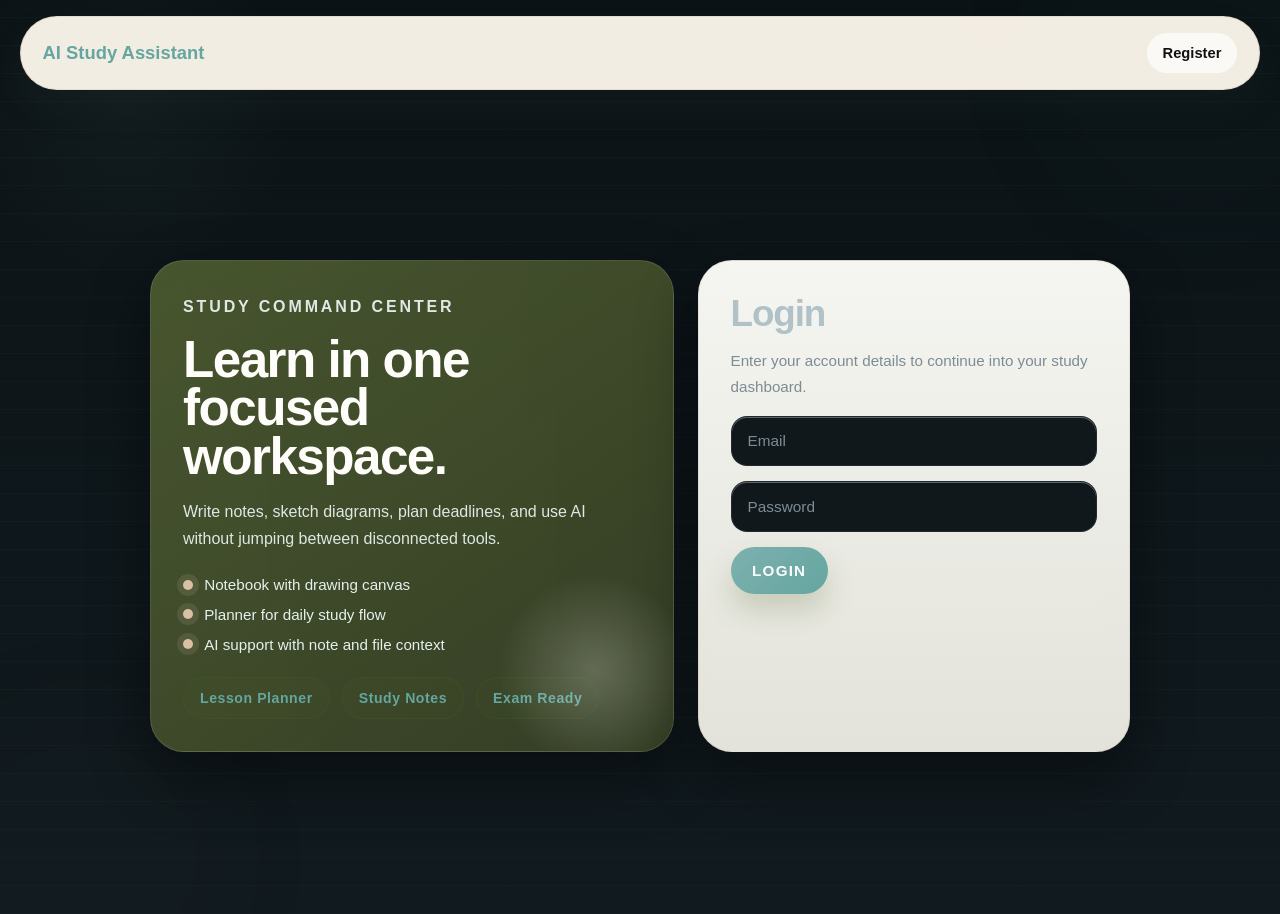
==== commit a58d5afd: "Revert "forntend commit" This reverts commit e4802c727216b32a1f45c892e23169ae82256cf6." ====
--- a/frontend/ai_assistant.html
+++ b/frontend/ai_assistant.html
@@ -2,22 +2,22 @@
 <html lang="en">
 <head>
 <meta charset="utf-8" />
-<title>AI Assistant | NeuroNote</title>
+<title>AI Assistant | AI Study Assistant</title>
 <link rel="stylesheet" href="styles.css" />
 </head>
 <body>
-<div class="navbar"><div>NeuroNote</div><div><a href="dashboard.html">Dashboard</a><a href="notebook.html">Notes</a><a href="ai_assistant.html">AI Assistant</a><a href="ai_assistant.html">Smart Tools</a><a href="planner.html">Tasks</a><a href="planner.html">Calendar</a><a href="profile.html">Profile</a><a href="profile.html">Settings</a><a href="#" id="logout">Logout</a></div></div>
+<div class="navbar"><div>AI Study Assistant</div><div><a href="dashboard.html">Dashboard</a><a href="profile.html">Profile</a><a href="notebook.html">Notebook</a><a href="planner.html">Planner</a><a href="#" id="logout">Logout</a></div></div>
 <div class="container">
 <section class="page-hero">
-  <p class="hero-kicker">AI Assistant</p>
-  <h1>Study with a live neural context stream.</h1>
-  <p class="hero-subtitle">Attach notes or uploaded files, then chat, summarize, and generate quizzes inside a glowing assistant workspace.</p>
+  <p class="hero-kicker">AI Workspace</p>
+  <h1>Study with context, not blank prompts.</h1>
+  <p class="hero-subtitle">Attach your notes or uploaded files, then ask questions, generate summaries, or create quizzes from material you already saved.</p>
 </section>
 
 <div class="grid-2">
   <div class="card">
     <h3>Use Uploaded File</h3>
-    <p class="section-intro">Pick a file from Notes to give the AI extra study context.</p>
+    <p class="section-intro">Pick a file from Notebook to give the AI extra study context.</p>
     <select id="file-select" class="input-field">
       <option value="">-- No file selected --</option>
     </select>
@@ -36,7 +36,7 @@
   </div>
 </div>
 
-<div class="card chat-card">
+<div class="card">
   <h3>Ask Question</h3>
   <p class="section-intro">Ask a question about your study material. Selected note and file context will be included if available.</p>
   <textarea id="question" class="input-field" rows="3" placeholder="Ask a question about your topic..."></textarea>
@@ -93,7 +93,7 @@
   const res = await apiFetch('/files');
   select.innerHTML = '<option value="">-- No file selected --</option>';
   if (!res.success || !Array.isArray(res.data) || res.data.length === 0) {
-    status.textContent = 'No uploaded files found. Upload files from Notes.';
+    status.textContent = 'No uploaded files found. Upload files from Notebook.';
     return;
   }
   res.data.forEach(file => {
@@ -112,7 +112,7 @@
   select.innerHTML = '<option value="">-- No note selected --</option>';
   const items = Array.isArray(res?.data?.items) ? res.data.items : [];
   if (!res.success || items.length === 0) {
-    status.textContent = 'No notes found. Create notes from Notes.';
+    status.textContent = 'No notes found. Create notes from Notebook.';
     return;
   }
   items.forEach(note => {
--- a/frontend/styles.css
+++ b/frontend/styles.css
@@ -8,59 +8,65 @@
   --font-display: "Inter", "Trebuchet MS", "Segoe UI", sans-serif;
   --font-body: "Inter", "Verdana", "Geneva", sans-serif;
 
-  --bg: #0b0f1a;
-  --bg-accent: #000000;
-  --surface: rgba(255, 255, 255, 0.05);
-  --surface-strong: rgba(5, 14, 28, 0.82);
-  --surface-soft: rgba(0, 229, 255, 0.07);
-  --surface-muted: rgba(79, 195, 247, 0.1);
-  --line: rgba(0, 229, 255, 0.2);
-
-  --text: #ffffff;
-  --text-heading: #ffffff;
-  --text-soft: #b0bec5;
-  --text-faint: #7f93a3;
-
-  --brand: #00e5ff;
-  --brand-strong: #4fc3f7;
-  --accent: #4fc3f7;
-  --accent-soft: #9defff;
-  --danger: #8fa7ff;
-  --success: #63f7d4;
-  --warning: #8bdcff;
-
-  --shadow-sm: 0 12px 28px rgba(0, 229, 255, 0.08);
-  --shadow-md: 0 24px 64px rgba(0, 0, 0, 0.42), 0 0 34px rgba(0, 229, 255, 0.08);
-  --shadow-lg: 0 36px 100px rgba(0, 0, 0, 0.58), 0 0 54px rgba(0, 229, 255, 0.16);
-
-  --radius-sm: 10px;
-  --radius-md: 16px;
-  --radius-lg: 22px;
-  --sidebar-width: 248px;
-}
-
-[data-theme="dark"],
-[data-theme="light"] {
-  --bg: #0b0f1a;
-  --bg-accent: #000000;
-  --surface: rgba(255, 255, 255, 0.05);
-  --surface-strong: rgba(5, 14, 28, 0.82);
-  --surface-soft: rgba(0, 229, 255, 0.07);
-  --surface-muted: rgba(79, 195, 247, 0.1);
-  --line: rgba(0, 229, 255, 0.2);
-  --text: #ffffff;
-  --text-heading: #ffffff;
-  --text-soft: #b0bec5;
-  --text-faint: #7f93a3;
-  --brand: #00e5ff;
-  --brand-strong: #4fc3f7;
-  --accent: #4fc3f7;
-  --accent-soft: #9defff;
+  --bg: #0b1316;
+  --bg-accent: #111a1f;
+  --surface: rgba(10, 18, 21, 0.94);
+  --surface-strong: rgba(12, 20, 24, 0.98);
+  --surface-soft: rgba(13, 21, 25, 0.86);
+  --surface-muted: #18262b;
+  --line: rgba(235, 242, 244, 0.08);
+
+  --text: #dce8ec;
+  --text-heading: #b0c2c7;
+  --text-soft: #aab9bf;
+  --text-faint: #7d8c93;
+
+  --brand: #7db0ae;
+  --brand-strong: #65a6a0;
+  --accent: #c8a978;
+  --accent-soft: #d9bfa3;
+  --danger: #d17b7b;
+  --success: #7aa88b;
+  --warning: #b5936a;
+
+  --shadow-sm: 0 12px 28px rgba(0, 0, 0, 0.32);
+  --shadow-md: 0 24px 60px rgba(0, 0, 0, 0.44);
+  --shadow-lg: 0 34px 86px rgba(0, 0, 0, 0.54);
+
+  --radius-sm: 14px;
+  --radius-md: 24px;
+  --radius-lg: 34px;
+}
+
+[data-theme="dark"] {
+  --bg: #0b1316;
+  --bg-accent: #111a1f;
+  --surface: rgba(10, 18, 21, 0.94);
+  --surface-strong: rgba(12, 20, 24, 0.98);
+  --surface-soft: rgba(13, 21, 25, 0.86);
+  --surface-muted: #18262b;
+  --line: rgba(235, 242, 244, 0.08);
+
+  --text: #dce8ec;
+  --text-heading: #b0c2c7;
+  --text-soft: #aab9bf;
+  --text-faint: #7d8c93;
+
+  --brand: #7db0ae;
+  --brand-strong: #65a6a0;
+  --accent: #c8a978;
+  --accent-soft: #d9bfa3;
+  --danger: #d17b7b;
+  --success: #7aa88b;
+  --warning: #b5936a;
+
+  --shadow-sm: 0 12px 28px rgba(0, 0, 0, 0.32);
+  --shadow-md: 0 24px 60px rgba(0, 0, 0, 0.44);
+  --shadow-lg: 0 34px 86px rgba(0, 0, 0, 0.54);
 }
 
 html {
   scroll-behavior: smooth;
-  color-scheme: dark;
 }
 
 body {
@@ -68,110 +74,52 @@
   font-family: var(--font-body);
   font-weight: 500;
   color: var(--text);
-  background: linear-gradient(135deg, var(--bg) 0%, #020611 48%, var(--bg-accent) 100%);
+  background:
+    repeating-linear-gradient(0deg, rgba(255,255,255,0.02) 0, rgba(255,255,255,0.02) 1px, transparent 1px, transparent 28px),
+    radial-gradient(circle at 10% 12%, rgba(134, 160, 165, 0.05), transparent 12%),
+    linear-gradient(180deg, var(--bg) 0%, var(--bg-accent) 100%);
   position: relative;
   overflow-x: hidden;
+}
+
+body::before {
+  top: -120px;
+  right: -100px;
+  background: rgba(48, 78, 83, 0.18);
+}
+
+body::after {
+  left: -100px;
+  bottom: -140px;
+  background: rgba(116, 102, 92, 0.12);
 }
 
 body::before,
 body::after {
   content: "";
   position: fixed;
-  inset: 0;
+  width: 360px;
+  height: 360px;
+  border-radius: 50%;
+  filter: blur(52px);
+  opacity: 0.18;
   pointer-events: none;
   z-index: 0;
 }
 
-body::before {
-  background:
-    radial-gradient(circle at 16% 18%, rgba(0, 229, 255, 0.18), transparent 18%),
-    radial-gradient(circle at 78% 14%, rgba(79, 195, 247, 0.12), transparent 20%),
-    radial-gradient(circle at 82% 82%, rgba(0, 229, 255, 0.1), transparent 22%),
-    linear-gradient(135deg, var(--bg), var(--bg-accent));
-}
-
-body::after {
-  opacity: 0.22;
-  background-image:
-    linear-gradient(115deg, transparent 0 12%, rgba(0, 229, 255, 0.2) 12.3%, transparent 12.8% 28%, rgba(79, 195, 247, 0.14) 28.2%, transparent 28.8% 100%),
-    repeating-linear-gradient(90deg, transparent 0 92px, rgba(0, 229, 255, 0.08) 94px, transparent 96px);
-  background-size: 220% 220%, 170px 170px;
-  animation: neuralWave 24s ease-in-out infinite alternate;
-}
-
-body > *:not(.neural-bg) {
+body > * {
   position: relative;
   z-index: 1;
 }
-
-.neural-bg {
-  position: fixed;
-  inset: 0;
-  z-index: 0;
-  pointer-events: none;
-  overflow: hidden;
-  transform: translate3d(var(--parallax-x, 0), var(--parallax-y, 0), 0);
-  transition: transform 0.35s ease-out;
-}
-
-.neural-bg__line {
-  position: absolute;
-  height: 1px;
-  width: 34vw;
-  min-width: 260px;
-  background: linear-gradient(90deg, transparent, rgba(0, 229, 255, 0.44), rgba(79, 195, 247, 0.12), transparent);
-  filter: drop-shadow(0 0 10px rgba(0, 229, 255, 0.35));
-  opacity: 0.26;
-  transform-origin: left center;
-  animation: flowLine 18s ease-in-out infinite;
-}
-
-.neural-bg__line:nth-child(1) { top: 13%; left: 6%; transform: rotate(12deg); animation-delay: -2s; }
-.neural-bg__line:nth-child(2) { top: 28%; right: 8%; transform: rotate(-18deg); animation-delay: -7s; }
-.neural-bg__line:nth-child(3) { top: 52%; left: 20%; transform: rotate(6deg); animation-delay: -11s; }
-.neural-bg__line:nth-child(4) { top: 73%; right: 12%; transform: rotate(20deg); animation-delay: -4s; }
-.neural-bg__line:nth-child(5) { top: 86%; left: 8%; transform: rotate(-9deg); animation-delay: -14s; }
-
-.neural-bg__node {
-  position: absolute;
-  width: 8px;
-  height: 8px;
-  border-radius: 50%;
-  background: var(--brand);
-  box-shadow: 0 0 16px rgba(0, 229, 255, 0.78), 0 0 34px rgba(79, 195, 247, 0.28);
-  opacity: 0.55;
-  animation: nodePulse 4.8s ease-in-out infinite;
-}
-
-.neural-bg__node::after {
-  content: "";
-  position: absolute;
-  inset: -9px;
-  border: 1px solid rgba(0, 229, 255, 0.18);
-  border-radius: inherit;
-}
-
-.neural-bg__node:nth-child(6) { top: 16%; left: 18%; animation-delay: -1s; }
-.neural-bg__node:nth-child(7) { top: 22%; left: 74%; animation-delay: -2.4s; }
-.neural-bg__node:nth-child(8) { top: 46%; left: 42%; animation-delay: -3.2s; }
-.neural-bg__node:nth-child(9) { top: 68%; left: 82%; animation-delay: -1.8s; }
-.neural-bg__node:nth-child(10) { top: 78%; left: 24%; animation-delay: -4.1s; }
-.neural-bg__node:nth-child(11) { top: 35%; left: 12%; animation-delay: -2.9s; }
-.neural-bg__node:nth-child(12) { top: 58%; left: 64%; animation-delay: -0.8s; }
 
 .container {
   width: min(1180px, calc(100vw - 2rem));
   margin: 0 auto 3rem;
-  padding: 1.6rem 0 0;
-}
-
-body:not(.auth-page) .container {
-  margin-left: calc(var(--sidebar-width) + 2rem);
-  width: min(1160px, calc(100vw - var(--sidebar-width) - 4rem));
+  padding: 1.75rem 0 0;
 }
 
 .auth-page .container {
-  min-height: calc(100vh - 104px);
+  min-height: calc(100vh - 92px);
   display: grid;
   place-items: center;
 }
@@ -179,8 +127,8 @@
 .auth-shell {
   width: min(980px, 100%);
   display: grid;
-  grid-template-columns: 1.08fr 0.92fr;
-  gap: 1.3rem;
+  grid-template-columns: 1.15fr 0.95fr;
+  gap: 1.5rem;
   align-items: stretch;
 }
 
@@ -190,67 +138,51 @@
   background: var(--surface);
   border: 1px solid var(--line);
   box-shadow: var(--shadow-md);
-  backdrop-filter: blur(22px);
-  -webkit-backdrop-filter: blur(22px);
-}
-
-.auth-hero,
-.auth-card,
-.card,
-.stat-tile,
-.checkpoint-block,
-.panel,
-.result-panel,
-pre {
-  position: relative;
-}
-
-.auth-hero::before,
-.auth-card::before,
-.card::before,
-.stat-tile::before,
-.panel::before,
-.result-panel::before,
-pre::before {
-  content: "";
-  position: absolute;
-  inset: 0;
-  border-radius: inherit;
-  pointer-events: none;
-  background: linear-gradient(135deg, rgba(0, 229, 255, 0.1), transparent 34%, rgba(79, 195, 247, 0.05));
-  opacity: 0.9;
+  backdrop-filter: blur(16px);
 }
 
 .auth-hero,
 .auth-card {
   border-radius: var(--radius-lg);
   padding: 2rem;
-  overflow: hidden;
 }
 
 .auth-hero {
-  min-height: 460px;
+  background:
+    linear-gradient(145deg, rgba(75, 90, 47, 0.92), rgba(58, 67, 38, 0.88)),
+    linear-gradient(90deg, rgba(255,255,255,0.08), transparent);
+  color: #f7f3e8;
   display: flex;
   flex-direction: column;
   justify-content: space-between;
-  background:
-    radial-gradient(circle at 20% 20%, rgba(0, 229, 255, 0.22), transparent 26%),
-    linear-gradient(145deg, rgba(2, 18, 36, 0.92), rgba(0, 0, 0, 0.8));
+  overflow: hidden;
+  position: relative;
+  border: 1px solid rgba(255,255,255,0.12);
+}
+
+.auth-hero::after {
+  content: "";
+  width: 220px;
+  height: 220px;
+  border-radius: 28px;
+  background: radial-gradient(circle, rgba(255,255,255,0.22), transparent 62%);
+  position: absolute;
+  right: -32px;
+  bottom: -30px;
+  transform: rotate(18deg);
 }
 
 .auth-kicker,
 .hero-kicker {
   font-size: 0.78rem;
-  letter-spacing: 0.16em;
+  letter-spacing: 0.18em;
   text-transform: uppercase;
-  font-weight: 800;
-}
-
-.auth-kicker,
-.hero-kicker {
-  color: var(--brand);
-  margin-bottom: 0.75rem;
-  text-shadow: 0 0 14px rgba(0, 229, 255, 0.32);
+  font-weight: 700;
+}
+
+.auth-kicker {
+  color: rgba(243, 255, 252, 0.78);
+  margin-bottom: 1rem;
 }
 
 .auth-hero h1,
@@ -260,20 +192,21 @@
 h3,
 h4 {
   font-family: var(--font-display);
-  font-weight: 800;
-  letter-spacing: 0;
-  color: var(--text-heading);
+  font-weight: 700;
+  letter-spacing: -0.03em;
 }
 
 .auth-hero h1 {
-  font-size: clamp(2.35rem, 4vw, 3.7rem);
-  line-height: 1;
+  font-size: clamp(2.4rem, 4vw, 3.6rem);
+  line-height: 0.95;
   margin-bottom: 1rem;
+  color: #fffdf9;
 }
 
 .auth-hero p {
-  color: var(--text-soft);
-  max-width: 31rem;
+  color: rgba(243, 255, 252, 0.88);
+  font-size: 1rem;
+  max-width: 30rem;
 }
 
 .auth-points {
@@ -286,19 +219,214 @@
   display: inline-flex;
   align-items: center;
   gap: 0.7rem;
-  color: var(--text-soft);
+  font-size: 0.95rem;
+  color: rgba(243, 255, 252, 0.92);
 }
 
 .auth-points span::before {
   content: "";
-  width: 9px;
-  height: 9px;
-  border-radius: 50%;
-  background: var(--brand);
-  box-shadow: 0 0 16px rgba(0, 229, 255, 0.74);
-}
-
-.hero-badges,
+  width: 10px;
+  height: 10px;
+  border-radius: 999px;
+  background: var(--accent-soft);
+  box-shadow: 0 0 0 6px rgba(166, 159, 134, 0.18);
+}
+
+.hero-badges {
+  display: flex;
+  flex-wrap: wrap;
+  gap: 0.75rem;
+  margin-top: 1.5rem;
+}
+
+
+.checkpoint-meta {
+  display: grid;
+  grid-template-columns: repeat(2, minmax(0, 1fr));
+  gap: 1rem;
+  margin-top: 1.25rem;
+}
+
+.checkpoint-block {
+  padding: 1rem 1.15rem;
+  border-radius: 22px;
+  background: rgba(85, 107, 47, 0.08);
+  border: 1px solid rgba(85, 107, 47, 0.12);
+}
+
+.checkpoint-label {
+  margin: 0 0 0.45rem;
+  font-size: 0.78rem;
+  text-transform: uppercase;
+  letter-spacing: 0.08em;
+  color: var(--text-faint);
+}
+
+.checkpoint-block p:last-child {
+  margin: 0;
+  font-size: 0.97rem;
+  color: var(--text);
+  line-height: 1.6;
+}
+
+.pill {
+  display: inline-flex;
+  align-items: center;
+  padding: 0.75rem 1rem;
+  border-radius: 999px;
+  background: rgba(85, 107, 47, 0.08);
+  border: 1px solid rgba(85, 107, 47, 0.16);
+  color: var(--brand-strong);
+  font-weight: 700;
+  letter-spacing: 0.04em;
+  font-size: 0.88rem;
+}
+
+.auth-card {
+  background: linear-gradient(180deg, rgba(255,255,250,0.96), rgba(245,244,235,0.92));
+  border: 1px solid rgba(112, 99, 73, 0.12);
+}
+
+.navbar {
+  width: min(1240px, calc(100vw - 1.5rem));
+  margin: 0.85rem auto 0;
+  padding: 1rem 1.35rem;
+  display: flex;
+  justify-content: space-between;
+  align-items: center;
+  gap: 1rem;
+  border-radius: 999px;
+  background: rgba(255, 249, 238, 0.95);
+  border: 1px solid rgba(133, 110, 70, 0.14);
+  box-shadow: 0 18px 40px rgba(79, 92, 74, 0.08);
+  backdrop-filter: blur(20px);
+  position: sticky;
+  top: 1rem;
+  z-index: 100;
+}
+
+[data-theme="dark"] .navbar {
+  background: rgba(9, 18, 29, 0.82);
+  border-color: rgba(255, 255, 255, 0.06);
+}
+
+.navbar > div:first-child {
+  font-family: var(--font-display);
+  font-size: 1.15rem;
+  font-weight: 800;
+  color: var(--brand-strong);
+}
+
+.navbar > div:nth-child(2) {
+  display: flex;
+  align-items: center;
+  justify-content: flex-end;
+  gap: 0.4rem;
+  flex-wrap: wrap;
+}
+
+.navbar a {
+  color: #111;
+  text-decoration: none;
+  font-weight: 700;
+  font-size: 0.92rem;
+  padding: 0.75rem 1rem;
+  border-radius: 999px;
+  background: rgba(255, 255, 255, 0.72);
+  transition: background 0.25s ease, color 0.25s ease, transform 0.25s ease, box-shadow 0.25s ease;
+}
+
+[data-theme="dark"] .navbar a {
+  color: var(--text);
+  background: rgba(255, 255, 255, 0.08);
+}
+
+.navbar a:hover {
+  color: var(--brand-strong);
+  background: rgba(85, 107, 47, 0.12);
+  box-shadow: 0 12px 24px rgba(85, 107, 47, 0.12);
+  text-decoration: none;
+  transform: translateY(-1px);
+}
+
+.page-hero {
+  margin: 1rem 0 1.5rem;
+  padding: 1.25rem 0 0.5rem;
+}
+
+.hero-kicker {
+  color: var(--brand);
+  margin-bottom: 0.7rem;
+}
+
+h1 {
+  font-size: clamp(2.3rem, 4vw, 3.6rem);
+  line-height: 0.96;
+  color: var(--text-heading);
+  margin-bottom: 0.7rem;
+}
+
+.hero-subtitle,
+p {
+  color: var(--text-soft);
+  line-height: 1.7;
+}
+
+.hero-subtitle {
+  max-width: 42rem;
+  font-size: 1rem;
+}
+
+h2 {
+  color: var(--text-heading);
+  font-size: clamp(1.7rem, 3vw, 2.3rem);
+  margin-bottom: 1rem;
+}
+
+h3 {
+  color: var(--text-heading);
+  font-size: 1.25rem;
+  margin-bottom: 0.75rem;
+}
+
+h4 {
+  color: var(--text-heading);
+  font-size: 1rem;
+  margin-bottom: 0.6rem;
+}
+
+.card,
+.highlight-card,
+.auth-card {
+  color: #111;
+}
+
+.card {
+  border-radius: var(--radius-md);
+  padding: 1.75rem;
+  margin-bottom: 1.25rem;
+  overflow: hidden;
+  background: radial-gradient(circle at top right, rgba(255, 255, 255, 0.62), transparent 34%),
+    linear-gradient(180deg, rgba(255, 255, 255, 0.95), rgba(245, 249, 255, 0.78));
+  border: 1px solid rgba(78, 103, 135, 0.16);
+  box-shadow: 0 24px 48px rgba(0, 0, 0, 0.12), 0 8px 16px rgba(0, 0, 0, 0.06);
+  backdrop-filter: blur(16px);
+}
+
+.card:hover {
+  transform: translateY(-3px);
+  transition: transform 0.25s ease, box-shadow 0.25s ease;
+  box-shadow: 0 32px 70px rgba(0, 0, 0, 0.18), 0 8px 18px rgba(0, 0, 0, 0.08);
+}
+
+.highlight-card {
+  padding: 2rem;
+  background: radial-gradient(circle at 18% 18%, rgba(255,255,255,0.92), transparent 32%),
+    linear-gradient(180deg, rgba(255,255,250,0.98), rgba(243, 247, 253, 0.95));
+  border: 1px solid rgba(85, 105, 136, 0.16);
+  box-shadow: 0 30px 72px rgba(0, 0, 0, 0.14), 0 10px 22px rgba(0, 0, 0, 0.08);
+}
+
 .badge-group {
   display: flex;
   flex-wrap: wrap;
@@ -306,171 +434,9 @@
   margin-top: 1rem;
 }
 
-.navbar {
-  backdrop-filter: blur(24px);
-  -webkit-backdrop-filter: blur(24px);
-  z-index: 100;
-}
-
-body:not(.auth-page) .navbar {
-  position: fixed;
-  left: 1rem;
-  top: 1rem;
-  bottom: 1rem;
-  width: var(--sidebar-width);
-  padding: 1.1rem;
-  display: flex;
-  flex-direction: column;
-  gap: 1.25rem;
-  border-radius: var(--radius-lg);
-  background: rgba(3, 10, 22, 0.76);
-  border: 1px solid rgba(0, 229, 255, 0.18);
-  box-shadow: var(--shadow-md);
-}
-
-.auth-page .navbar {
-  width: min(1120px, calc(100vw - 1.5rem));
-  margin: 0.85rem auto 0;
-  padding: 0.9rem 1.2rem;
-  display: flex;
-  justify-content: space-between;
-  align-items: center;
-  border-radius: 999px;
-  background: rgba(3, 10, 22, 0.72);
-  border: 1px solid rgba(0, 229, 255, 0.18);
-  box-shadow: var(--shadow-sm);
-}
-
-.navbar > div:first-child {
-  font-family: var(--font-display);
-  font-size: 1.1rem;
-  font-weight: 900;
-  color: var(--text);
-  line-height: 1.2;
-}
-
-.navbar > div:first-child::after {
-  content: "Neural Flow";
-  display: block;
-  margin-top: 0.35rem;
-  font-size: 0.68rem;
-  font-weight: 800;
-  letter-spacing: 0.18em;
-  text-transform: uppercase;
-  color: var(--brand);
-}
-
-.navbar > div:nth-child(2) {
-  display: flex;
-  gap: 0.35rem;
-}
-
-body:not(.auth-page) .navbar > div:nth-child(2) {
-  flex-direction: column;
-}
-
-.auth-page .navbar > div:nth-child(2) {
-  flex-direction: row;
-  align-items: center;
-}
-
-.navbar a {
-  position: relative;
-  display: flex;
-  align-items: center;
-  min-height: 42px;
-  padding: 0.72rem 0.9rem;
-  border-radius: 12px;
-  color: var(--text-soft);
-  text-decoration: none;
-  font-weight: 800;
-  font-size: 0.92rem;
-  border: 1px solid transparent;
-  transition: transform 0.24s ease-in-out, color 0.24s ease-in-out, border-color 0.24s ease-in-out, box-shadow 0.24s ease-in-out, background 0.24s ease-in-out;
-}
-
-.navbar a:hover,
-.navbar a.active {
-  color: var(--text);
-  background: rgba(0, 229, 255, 0.08);
-  border-color: rgba(0, 229, 255, 0.22);
-  box-shadow: 0 0 26px rgba(0, 229, 255, 0.16);
-  transform: translateX(2px);
-  text-decoration: none;
-}
-
-.navbar a.active::before {
-  content: "";
-  position: absolute;
-  left: -1px;
-  top: 10px;
-  bottom: 10px;
-  width: 3px;
-  border-radius: 999px;
-  background: var(--brand);
-  box-shadow: 0 0 16px rgba(0, 229, 255, 0.86);
-}
-
-.page-hero {
-  margin: 0.5rem 0 1.4rem;
-  padding: 1.2rem 0 0.4rem;
-}
-
-h1 {
-  font-size: clamp(2.25rem, 4vw, 3.7rem);
-  line-height: 1;
-  margin-bottom: 0.75rem;
-}
-
-h2 {
-  font-size: clamp(1.65rem, 3vw, 2.3rem);
-  margin-bottom: 0.9rem;
-}
-
-h3 {
-  font-size: 1.2rem;
-  margin-bottom: 0.65rem;
-}
-
-h4 {
-  font-size: 1rem;
-  margin-bottom: 0.55rem;
-}
-
-p,
-.hero-subtitle {
-  color: var(--text-soft);
-  line-height: 1.7;
-}
-
-.hero-subtitle {
-  max-width: 44rem;
-  font-size: 1rem;
-}
-
-.card {
-  border-radius: var(--radius-md);
-  padding: 1.55rem;
-  margin-bottom: 1.25rem;
-  overflow: hidden;
-  color: var(--text);
-  transition: transform 0.28s ease-in-out, box-shadow 0.28s ease-in-out, border-color 0.28s ease-in-out, background 0.28s ease-in-out;
-}
-
-.card:hover {
-  transform: translateY(-3px) scale(1.005);
-  border-color: rgba(0, 229, 255, 0.38);
-  box-shadow: var(--shadow-lg);
-}
-
-.highlight-card {
-  background:
-    radial-gradient(circle at 20% 0%, rgba(0, 229, 255, 0.14), transparent 34%),
-    rgba(255, 255, 255, 0.055);
-}
-
 .section-intro {
-  margin: -0.08rem 0 1rem;
+  margin-top: -0.15rem;
+  margin-bottom: 1rem;
   color: var(--text-faint);
   font-size: 0.95rem;
 }
@@ -479,7 +445,7 @@
 .split-grid {
   display: grid;
   grid-template-columns: repeat(2, minmax(0, 1fr));
-  gap: 1.1rem;
+  gap: 1.25rem;
   margin-bottom: 1rem;
 }
 
@@ -490,167 +456,143 @@
   margin-bottom: 1rem;
 }
 
-.action-grid,
+.action-grid {
+  display: grid;
+  grid-template-columns: repeat(auto-fit, minmax(160px, 1fr));
+  gap: 0.9rem;
+  margin-top: 1rem;
+}
+
 .stat-grid {
   display: grid;
-  grid-template-columns: repeat(auto-fit, minmax(155px, 1fr));
-  gap: 0.85rem;
+  grid-template-columns: repeat(auto-fit, minmax(160px, 1fr));
+  gap: 0.9rem;
   margin-top: 1rem;
 }
 
-.stat-tile,
-.checkpoint-block {
+.stat-tile {
   padding: 1rem;
-  border-radius: 14px;
-  background: rgba(0, 229, 255, 0.055);
-  border: 1px solid rgba(0, 229, 255, 0.14);
-  overflow: hidden;
-}
-
-.checkpoint-meta {
-  display: grid;
-  grid-template-columns: repeat(2, minmax(0, 1fr));
-  gap: 1rem;
-  margin-top: 1.2rem;
-}
-
-.checkpoint-label,
+  border-radius: 18px;
+  background: linear-gradient(180deg, var(--surface-strong), var(--surface-soft));
+  border: 1px solid var(--line);
+}
+
 .stat-label {
   display: block;
-  margin-bottom: 0.4rem;
   color: var(--text-faint);
-  font-size: 0.78rem;
+  font-size: 0.82rem;
   text-transform: uppercase;
   letter-spacing: 0.08em;
+  margin-bottom: 0.4rem;
 }
 
 .stat-value {
   display: block;
   font-family: var(--font-display);
-  font-size: 1.7rem;
-  font-weight: 900;
-  color: var(--brand);
-  text-shadow: 0 0 18px rgba(0, 229, 255, 0.24);
-}
-
-.pill,
-.badge {
-  display: inline-flex;
-  align-items: center;
-  border-radius: 999px;
-  font-weight: 900;
-  letter-spacing: 0.05em;
-  text-transform: uppercase;
-}
-
-.pill {
-  padding: 0.7rem 0.95rem;
-  color: var(--brand);
-  background: rgba(0, 229, 255, 0.07);
-  border: 1px solid rgba(0, 229, 255, 0.2);
-  font-size: 0.8rem;
-}
-
-.badge {
-  padding: 0.4rem 0.72rem;
-  font-size: 0.74rem;
-}
-
-.badge-success {
-  color: #dffff8;
-  background: rgba(99, 247, 212, 0.12);
-  border: 1px solid rgba(99, 247, 212, 0.24);
-}
-
-.badge-warning {
-  color: #e7f8ff;
-  background: rgba(79, 195, 247, 0.13);
-  border: 1px solid rgba(79, 195, 247, 0.24);
-}
-
-.badge-danger {
-  color: #eef3ff;
-  background: rgba(143, 167, 255, 0.13);
-  border: 1px solid rgba(143, 167, 255, 0.24);
+  font-size: 1.6rem;
+  font-weight: 800;
+  color: var(--brand-strong);
 }
 
 .btn {
   appearance: none;
-  border: 1px solid rgba(0, 229, 255, 0.22);
-  border-radius: 13px;
-  padding: 0.88rem 1.2rem;
-  background: linear-gradient(135deg, var(--brand), #1585ff);
-  color: #00111a;
+  border: none;
+  border-radius: 999px;
+  padding: 0.95rem 1.35rem;
+  background: linear-gradient(135deg, var(--brand), var(--brand-strong));
+  color: #fbfcff;
   cursor: pointer;
   display: inline-flex;
   justify-content: center;
   align-items: center;
   gap: 0.45rem;
   font-family: var(--font-display);
-  font-size: 0.9rem;
-  font-weight: 900;
-  letter-spacing: 0.06em;
+  font-size: 0.95rem;
+  font-weight: 700;
+  letter-spacing: 0.08em;
   text-transform: uppercase;
-  box-shadow: 0 12px 28px rgba(0, 229, 255, 0.18);
-  transition: transform 0.24s ease-in-out, box-shadow 0.24s ease-in-out, filter 0.24s ease-in-out, border-color 0.24s ease-in-out;
-  margin-right: 0.4rem;
+  box-shadow: 0 16px 28px rgba(85, 107, 47, 0.22);
+  transition: transform 0.22s ease, box-shadow 0.22s ease, opacity 0.22s ease, filter 0.22s ease;
+  margin-right: 0.45rem;
   margin-bottom: 0.45rem;
 }
 
 .btn:hover {
-  transform: translateY(-2px) scale(1.015);
-  filter: brightness(1.08);
-  border-color: rgba(0, 229, 255, 0.5);
-  box-shadow: 0 0 22px rgba(0, 229, 255, 0.46), 0 18px 36px rgba(0, 0, 0, 0.25);
+  transform: translateY(-2px);
+  filter: brightness(1.02);
+  box-shadow: 0 20px 34px rgba(85, 107, 47, 0.28);
+}
+
+.badge {
+  display: inline-flex;
+  align-items: center;
+  padding: 0.45rem 0.75rem;
+  border-radius: 999px;
+  font-size: 0.82rem;
+  font-weight: 700;
+  text-transform: uppercase;
+  letter-spacing: 0.05em;
+}
+
+.badge-success {
+  background: rgba(95, 122, 61, 0.14);
+  color: #41572d;
+}
+
+.badge-warning {
+  background: rgba(194, 151, 77, 0.14);
+  color: #7d6338;
+}
+
+.badge-danger {
+  background: rgba(169, 92, 63, 0.14);
+  color: #8f4935;
 }
 
 .btn:disabled {
-  opacity: 0.55;
+  opacity: 0.6;
   cursor: not-allowed;
   transform: none;
   box-shadow: none;
 }
 
 .btn-secondary {
-  background: linear-gradient(135deg, #4fc3f7, #2b6cff);
+  background: linear-gradient(135deg, var(--accent), #b45309);
+  box-shadow: 0 14px 24px rgba(217, 119, 6, 0.22);
 }
 
 .btn-muted {
-  color: var(--text);
-  background: rgba(255, 255, 255, 0.07);
-  border-color: rgba(176, 190, 197, 0.16);
-  box-shadow: none;
+  background: linear-gradient(135deg, #8b6b4f, #6f553f);
+  box-shadow: 0 14px 24px rgba(111, 85, 63, 0.22);
 }
 
 .input-field,
 textarea,
 select {
   width: 100%;
-  padding: 0.92rem 1rem;
-  border-radius: 13px;
-  border: 1px solid rgba(0, 229, 255, 0.18);
-  background: rgba(0, 0, 0, 0.34);
+  padding: 0.95rem 1rem;
+  border-radius: 16px;
+  border: 1px solid var(--line);
+  background: var(--surface-strong);
   color: var(--text);
-  caret-color: var(--brand);
   font-family: var(--font-body);
   font-size: 0.96rem;
-  box-shadow: inset 0 1px 0 rgba(255, 255, 255, 0.05);
-  transition: border-color 0.22s ease-in-out, box-shadow 0.22s ease-in-out, transform 0.22s ease-in-out, background 0.22s ease-in-out;
-  margin-bottom: 0.9rem;
+  box-shadow: inset 0 1px 0 rgba(255,255,255,0.32);
+  transition: border-color 0.2s ease, box-shadow 0.2s ease, transform 0.2s ease;
+  margin-bottom: 0.95rem;
 }
 
 .input-field::placeholder,
 textarea::placeholder {
-  color: rgba(176, 190, 197, 0.66);
+  color: var(--text-faint);
 }
 
 .input-field:focus,
 textarea:focus,
 select:focus {
   outline: none;
-  border-color: rgba(0, 229, 255, 0.64);
-  background: rgba(0, 10, 22, 0.62);
-  box-shadow: 0 0 0 4px rgba(0, 229, 255, 0.1), 0 0 24px rgba(0, 229, 255, 0.18);
+  border-color: rgba(85, 107, 47, 0.22);
+  box-shadow: 0 0 0 4px rgba(85, 107, 47, 0.14);
   transform: translateY(-1px);
 }
 
@@ -662,18 +604,17 @@
 label {
   display: block;
   margin-bottom: 0.4rem;
+  font-size: 0.92rem;
+  font-weight: 700;
   color: var(--text-soft);
-  font-size: 0.92rem;
-  font-weight: 800;
-}
-
-small,
-li {
-  color: var(--text-soft);
+}
+
+small {
+  color: var(--text-faint);
 }
 
 a {
-  color: var(--brand);
+  color: var(--brand-strong);
   text-decoration: none;
 }
 
@@ -687,6 +628,10 @@
   padding: 0;
 }
 
+li {
+  color: var(--text-soft);
+}
+
 hr {
   border: 0;
   border-top: 1px solid var(--line);
@@ -695,36 +640,15 @@
 .panel,
 .result-panel,
 pre {
-  min-height: 56px;
-  background: rgba(0, 0, 0, 0.28);
-  border: 1px solid rgba(0, 229, 255, 0.18);
-  border-radius: 16px;
+  background: linear-gradient(180deg, var(--surface-strong), var(--surface-soft));
+  border: 1px solid var(--line);
+  border-radius: 18px;
   padding: 1rem;
-  color: var(--text);
-  overflow: hidden;
-  box-shadow: inset 0 0 28px rgba(0, 229, 255, 0.035);
-}
-
-.result-panel:not(:empty),
-pre:not(:empty) {
-  background:
-    linear-gradient(135deg, rgba(0, 229, 255, 0.12), rgba(79, 195, 247, 0.055)),
-    rgba(0, 0, 0, 0.32);
-  box-shadow: 0 0 24px rgba(0, 229, 255, 0.14);
-}
-
-.chat-card .result-panel:not(:empty) {
-  width: min(760px, 100%);
-  margin-left: auto;
-  border-radius: 18px 18px 6px 18px;
-  border-color: rgba(0, 229, 255, 0.34);
-  background:
-    linear-gradient(135deg, rgba(0, 229, 255, 0.18), rgba(79, 195, 247, 0.08)),
-    rgba(0, 5, 12, 0.68);
 }
 
 pre {
   white-space: pre-wrap;
+  color: var(--text);
   font-family: "Consolas", "Courier New", monospace;
   overflow-x: auto;
 }
@@ -734,33 +658,49 @@
   font-style: italic;
 }
 
+.badge {
+  display: inline-flex;
+  align-items: center;
+  padding: 0.35rem 0.7rem;
+  border-radius: 999px;
+  font-size: 0.76rem;
+  font-weight: 800;
+  letter-spacing: 0.05em;
+  text-transform: uppercase;
+}
+
+.badge-success {
+  color: #f2fff7;
+  background: linear-gradient(135deg, #2f855a, #276749);
+}
+
+.badge-warning {
+  color: #fffaf0;
+  background: linear-gradient(135deg, #c05621, #9c4221);
+}
+
+.badge-danger {
+  color: #fff7f5;
+  background: linear-gradient(135deg, #c2410c, #9a3412);
+}
+
 .message {
   padding: 0.95rem 1rem;
-  border-radius: 14px;
+  border-radius: 16px;
   margin-bottom: 1rem;
   border: 1px solid transparent;
 }
 
 .message-success {
-  background: rgba(99, 247, 212, 0.1);
+  background: rgba(47, 133, 90, 0.1);
   color: var(--success);
-  border-color: rgba(99, 247, 212, 0.2);
+  border-color: rgba(47, 133, 90, 0.18);
 }
 
 .message-error {
-  background: rgba(143, 167, 255, 0.1);
+  background: rgba(194, 65, 12, 0.1);
   color: var(--danger);
-  border-color: rgba(143, 167, 255, 0.2);
-}
-
-canvas {
-  border-color: rgba(0, 229, 255, 0.42) !important;
-  background: rgba(0, 0, 0, 0.28) !important;
-  box-shadow: inset 0 0 32px rgba(0, 229, 255, 0.06);
-}
-
-input[type="checkbox"] {
-  accent-color: var(--brand);
+  border-color: rgba(194, 65, 12, 0.18);
 }
 
 .text-center { text-align: center; }
@@ -771,107 +711,46 @@
 .mb-2 { margin-bottom: 1rem; }
 .hidden { display: none; }
 
-body.focus-mode::after,
-body.focus-mode .neural-bg,
-body.reduce-motion::after,
-body.reduce-motion .neural-bg {
-  animation: none;
-  opacity: 0.1;
-  transform: none;
-}
-
-@keyframes neuralWave {
-  from { background-position: 0% 48%, 0 0; }
-  to { background-position: 100% 52%, 170px 90px; }
-}
-
-@keyframes flowLine {
-  0%, 100% { opacity: 0.16; translate: -2vw 0; }
-  50% { opacity: 0.34; translate: 4vw 1.2vh; }
-}
-
-@keyframes nodePulse {
-  0%, 100% { opacity: 0.36; transform: scale(0.86); }
-  50% { opacity: 0.82; transform: scale(1.18); }
-}
-
-@media (prefers-reduced-motion: reduce) {
-  *,
-  *::before,
-  *::after {
-    animation-duration: 0.001ms !important;
-    animation-iteration-count: 1 !important;
-    scroll-behavior: auto !important;
-    transition-duration: 0.001ms !important;
-  }
-}
-
-@media (max-width: 1100px) {
-  body:not(.auth-page) .container {
-    margin-left: calc(var(--sidebar-width) + 1.3rem);
-    width: calc(100vw - var(--sidebar-width) - 2.3rem);
-  }
-}
-
-@media (max-width: 900px) {
+@media (max-width: 960px) {
   .auth-shell,
   .grid-2,
   .split-grid,
-  .grid-3,
-  .checkpoint-meta {
+  .grid-3 {
     grid-template-columns: 1fr;
   }
 
-  body:not(.auth-page) .navbar {
-    position: sticky;
-    top: 0.5rem;
-    left: auto;
-    bottom: auto;
-    width: calc(100vw - 1rem);
-    margin: 0.5rem auto 0;
-    flex-direction: column;
-    border-radius: 18px;
-  }
-
-  body:not(.auth-page) .navbar > div:nth-child(2) {
-    flex-direction: row;
-    flex-wrap: wrap;
-  }
-
-  body:not(.auth-page) .container {
-    width: min(100vw - 1rem, 100%);
-    margin: 0 auto 2rem;
-    padding-top: 1rem;
-  }
-
-  .navbar a {
-    min-height: 38px;
-    padding: 0.64rem 0.78rem;
-  }
-
-  .navbar a:hover,
-  .navbar a.active {
-    transform: translateY(-1px);
-  }
-}
-
-@media (max-width: 640px) {
+  .navbar {
+    border-radius: 28px;
+    padding: 1rem;
+    align-items: flex-start;
+  }
+}
+
+@media (max-width: 720px) {
   .container {
     width: min(100vw - 1rem, 100%);
-  }
-
-  .auth-page .navbar {
+    padding-top: 1rem;
+  }
+
+  .navbar {
     width: calc(100vw - 1rem);
-  }
-
-  .auth-hero,
-  .auth-card,
-  .card {
-    padding: 1.1rem;
+    position: static;
+    margin-top: 0.5rem;
+    gap: 0.75rem;
+  }
+
+  .navbar > div:nth-child(2) {
+    justify-content: flex-start;
   }
 
   h1 {
     font-size: 2rem;
+  }
+
+  .card,
+  .auth-card,
+  .auth-hero {
+    padding: 1.2rem;
   }
 
   .btn {
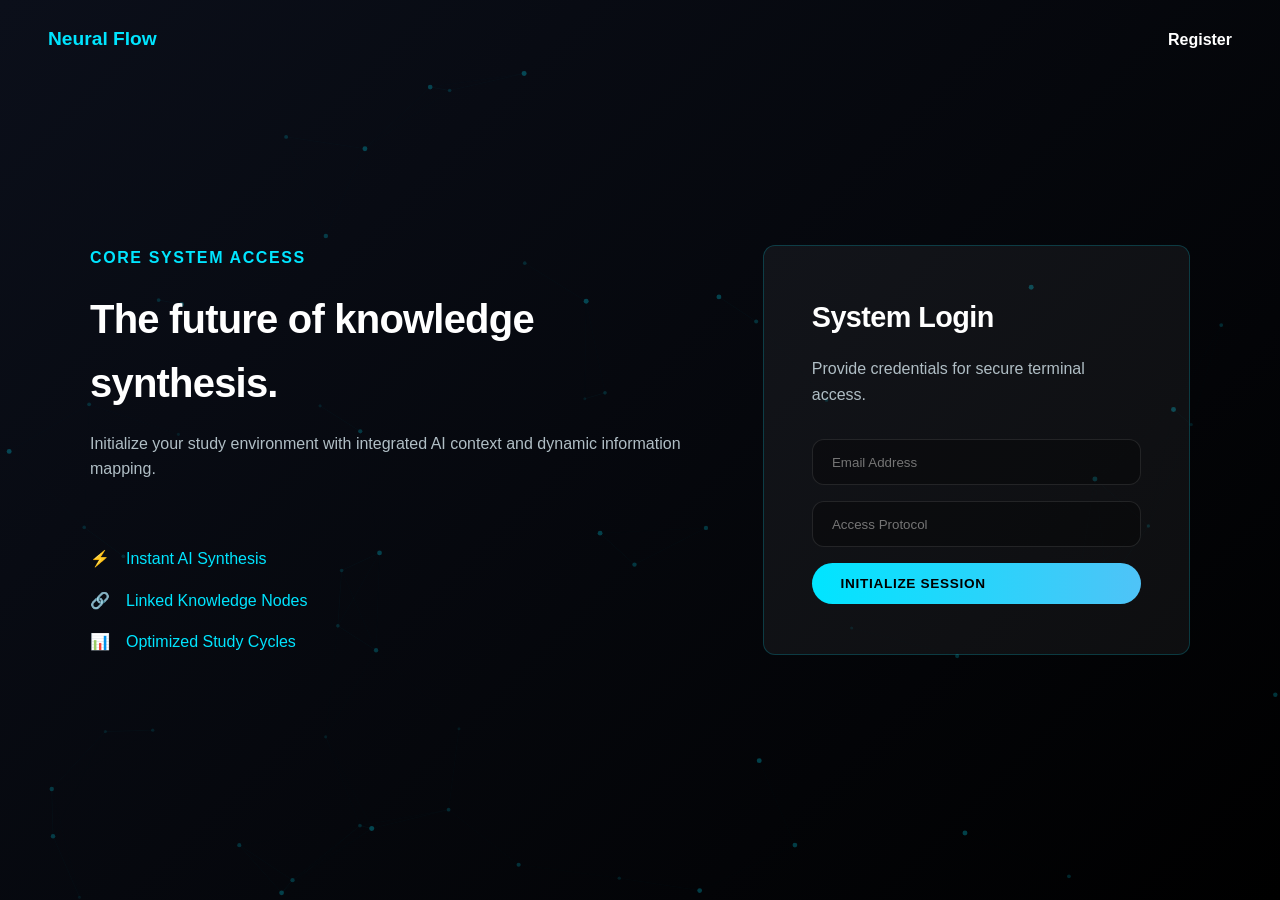
==== commit e382264b: "frontendd" ====
--- a/frontend/ai_assistant.html
+++ b/frontend/ai_assistant.html
@@ -6,85 +6,121 @@
 <link rel="stylesheet" href="styles.css" />
 </head>
 <body>
-<div class="navbar"><div>AI Study Assistant</div><div><a href="dashboard.html">Dashboard</a><a href="profile.html">Profile</a><a href="notebook.html">Notebook</a><a href="planner.html">Planner</a><a href="#" id="logout">Logout</a></div></div>
-<div class="container">
-<section class="page-hero">
-  <p class="hero-kicker">AI Workspace</p>
-  <h1>Study with context, not blank prompts.</h1>
-  <p class="hero-subtitle">Attach your notes or uploaded files, then ask questions, generate summaries, or create quizzes from material you already saved.</p>
-</section>
-
-<div class="grid-2">
-  <div class="card">
-    <h3>Use Uploaded File</h3>
-    <p class="section-intro">Pick a file from Notebook to give the AI extra study context.</p>
-    <select id="file-select" class="input-field">
-      <option value="">-- No file selected --</option>
-    </select>
-    <button class="btn" id="refresh-files">Refresh Files</button>
-    <p id="file-status" style="font-size:0.9rem; margin-top:0.5rem; color:var(--text-faint);"></p>
-  </div>
-
-  <div class="card">
-    <h3>Use Saved Note</h3>
-    <p class="section-intro">Select a notebook entry to reuse its subject, topic, tags, and content as context.</p>
-    <select id="note-select" class="input-field">
-      <option value="">-- No note selected --</option>
-    </select>
-    <button class="btn" id="refresh-notes">Refresh Notes</button>
-    <p id="note-status" style="font-size:0.9rem; margin-top:0.5rem; color:var(--text-faint);"></p>
-  </div>
+<div class="app-container">
+  <aside class="sidebar">
+    <div class="sidebar-logo">
+      <div class="pulse-node" style="width: 12px; height: 12px; background: var(--primary); border-radius: 50%;"></div>
+      <span>Neural Flow</span>
+    </div>
+    <nav class="nav-links">
+      <a href="dashboard.html"><span>📊</span> Dashboard</a>
+      <a href="notebook.html"><span>📓</span> Notes</a>
+      <a href="ai_assistant.html" class="active"><span>🧠</span> AI Assistant</a>
+      <a href="planner.html"><span>✅</span> Tasks</a>
+      <a href="profile.html"><span>👤</span> Profile</a>
+      <a href="#" id="logout-sidebar"><span>🚪</span> Logout</a>
+    </nav>
+  </aside>
+
+  <main class="main-content">
+    <section class="page-hero">
+      <p class="auth-kicker">Neural Intelligence</p>
+      <h1>AI Workspace</h1>
+      <p class="section-intro">Connect your knowledge nodes and external resources to the core AI engine for deep synthesis.</p>
+    </section>
+
+    <div class="grid-2">
+      <div class="card">
+        <h3>Resource Injection</h3>
+        <p class="section-intro">Select an external data file as context.</p>
+        <select id="file-select" class="input-field">
+          <option value="">-- No file selected --</option>
+        </select>
+        <button class="btn" id="refresh-files" style="width: 100%;">Refresh Data</button>
+        <p id="file-status" style="font-size:0.8rem; margin-top:0.5rem; color:var(--text-muted);"></p>
+      </div>
+
+      <div class="card">
+        <h3>Node Connection</h3>
+        <p class="section-intro">Select a knowledge node for local context.</p>
+        <select id="note-select" class="input-field">
+          <option value="">-- No note selected --</option>
+        </select>
+        <button class="btn" id="refresh-notes" style="width: 100%;">Refresh Nodes</button>
+        <p id="note-status" style="font-size:0.8rem; margin-top:0.5rem; color:var(--text-muted);"></p>
+      </div>
+    </div>
+
+    <div class="card highlight-card">
+      <h3>Query Engine</h3>
+      <p class="section-intro">Ask questions about your study material. Context will be automatically synthesized.</p>
+      <textarea id="question" class="input-field" rows="3" placeholder="Analyze knowledge nodes..."></textarea>
+      <button class="btn" id="ask-btn">Execute Query</button>
+      <div id="answer" class="result-panel" style="display: none;"></div>
+    </div>
+
+    <div class="grid-2">
+      <div class="card">
+        <h3>Synthesis Engine</h3>
+        <p class="section-intro">Summarize raw data or connected nodes.</p>
+        <textarea id="summary-text" class="input-field" rows="3" placeholder="Paste raw data for synthesis..."></textarea>
+        <div style="display: flex; flex-direction: column; gap: 0.5rem;">
+          <button class="btn" id="summarize-btn">Summarize Text</button>
+          <button class="btn btn-secondary" id="summarize-file-btn">Summarize File</button>
+          <button class="btn btn-secondary" id="summarize-note-btn">Summarize Node</button>
+        </div>
+        <div id="summary" class="result-panel" style="display: none;"></div>
+      </div>
+
+      <div class="card">
+        <h3>Evaluation Generator</h3>
+        <p class="section-intro">Generate active recall metrics for any topic.</p>
+        <input id="quiz-topic" class="input-field" placeholder="Enter topic for evaluation" />
+        <button class="btn" id="quiz-btn" style="width: 100%;">Generate Evaluation</button>
+        <pre id="quiz" style="background: rgba(0,0,0,0.3); padding: 1rem; border-radius: 8px; margin-top: 1rem; font-family: monospace; white-space: pre-wrap; display: none;"></pre>
+      </div>
+    </div>
+  </main>
 </div>
 
-<div class="card">
-  <h3>Ask Question</h3>
-  <p class="section-intro">Ask a question about your study material. Selected note and file context will be included if available.</p>
-  <textarea id="question" class="input-field" rows="3" placeholder="Ask a question about your topic..."></textarea>
-  <button class="btn" id="ask-btn">Get Answer</button>
-  <p id="answer" class="result-panel"></p>
-</div>
-
-<div class="card">
-  <h3>Summarize Notes</h3>
-  <p class="section-intro">Summarize pasted notes or generate a summary from the file or note you selected above.</p>
-  <textarea id="summary-text" class="input-field" rows="3" placeholder="Paste your notes..."></textarea>
-  <button class="btn" id="summarize-btn">Summarize</button>
-  <button class="btn btn-secondary" id="summarize-file-btn">Summarize Selected File</button>
-  <button class="btn btn-secondary" id="summarize-note-btn">Summarize Selected Note</button>
-  <p id="summary" class="result-panel"></p>
-</div>
-
-<div class="card">
-  <h3>Generate Quiz</h3>
-  <p class="section-intro">Turn a topic into quick revision questions and answers.</p>
-  <input id="quiz-topic" class="input-field" placeholder="Enter topic" />
-  <button class="btn" id="quiz-btn">Generate Quiz</button>
-  <pre id="quiz"></pre>
-</div>
-</div>
 <script src="app.js"></script>
+<script src="neural-bg.js"></script>
 <script>
 requireAuth();
 initDarkMode();
-document.getElementById('logout').onclick = () => {clearToken(); localStorage.removeItem('user'); window.location='index.html';};
+
+document.getElementById('logout-sidebar').onclick = (e) => {
+  e.preventDefault();
+  clearToken();
+  localStorage.removeItem('user');
+  window.location = 'index.html';
+};
 
 async function display(eid, endpoint, payload, btn){
+  const out = document.getElementById(eid);
   if (btn) {
     btn.disabled = true;
-    btn.textContent = 'Loading...';
-  }
-  const out = document.getElementById(eid);
+    btn.dataset.originalText = btn.textContent;
+    btn.textContent = 'Processing...';
+  }
+  out.style.display = 'none';
   out.textContent = '';
+  
   const res = await apiFetch(endpoint, 'POST', payload);
   if (btn) {
     btn.disabled = false;
-    btn.textContent = endpoint === '/ai/chat' ? 'Get Answer' : endpoint === '/ai/summarize' ? 'Summarize' : 'Generate Quiz';
-  }
-  if(!res.success){ out.innerHTML = `<span style="color:var(--danger)">${res.message}</span>`; return; }
+    btn.textContent = btn.dataset.originalText;
+  }
+  
+  if(!res.success){ 
+    out.innerHTML = `<span style="color:var(--badge-danger)">${res.message}</span>`; 
+    out.style.display = 'block';
+    return; 
+  }
+  
   const data = res.data.answer || res.data.summary || res.data.quiz;
-  out.style.whiteSpace = 'pre-wrap';
-  out.style.marginTop = '0.75rem';
   out.textContent = data;
+  out.style.display = 'block';
 }
 
 async function loadFileOptions() {
@@ -93,7 +129,7 @@
   const res = await apiFetch('/files');
   select.innerHTML = '<option value="">-- No file selected --</option>';
   if (!res.success || !Array.isArray(res.data) || res.data.length === 0) {
-    status.textContent = 'No uploaded files found. Upload files from Notebook.';
+    status.textContent = 'No resources found.';
     return;
   }
   res.data.forEach(file => {
@@ -102,7 +138,7 @@
     option.textContent = `${file.filename} (${(file.size/1024).toFixed(1)} KB)`;
     select.appendChild(option);
   });
-  status.textContent = `${res.data.length} uploaded file(s) available.`;
+  status.textContent = `${res.data.length} resource(s) active.`;
 }
 
 async function loadNoteOptions() {
@@ -112,32 +148,24 @@
   select.innerHTML = '<option value="">-- No note selected --</option>';
   const items = Array.isArray(res?.data?.items) ? res.data.items : [];
   if (!res.success || items.length === 0) {
-    status.textContent = 'No notes found. Create notes from Notebook.';
+    status.textContent = 'No nodes connected.';
     return;
   }
   items.forEach(note => {
     const option = document.createElement('option');
     option.value = note.id;
-    option.textContent = `${note.subject || 'Untitled'} - ${note.topic || 'No topic'}`;
+    option.textContent = `${note.subject} - ${note.topic}`;
     select.appendChild(option);
   });
-  status.textContent = `${items.length} note(s) available.`;
+  status.textContent = `${items.length} node(s) connected.`;
 }
 
-function getSelectedFileId() {
-  return document.getElementById('file-select').value || null;
-}
-
-function getSelectedNoteId() {
-  return document.getElementById('note-select').value || null;
-}
-
 document.getElementById('ask-btn').onclick = async function() {
-  const question = document.getElementById('question').value.trim();
-  if(!question){ alert('Please ask a question'); return; }
-  const fileId = getSelectedFileId();
-  const noteId = getSelectedNoteId();
-  const payload = { message: question };
+  const q = document.getElementById('question').value.trim();
+  if(!q) return;
+  const fileId = document.getElementById('file-select').value || null;
+  const noteId = document.getElementById('note-select').value || null;
+  const payload = { message: q };
   if (fileId) payload.file_id = fileId;
   if (noteId) payload.note_id = noteId;
   display('answer','/ai/chat', payload, this);
@@ -145,25 +173,25 @@
 
 document.getElementById('summarize-btn').onclick = async function() {
   const text = document.getElementById('summary-text').value.trim();
-  if(!text){ alert('Please enter text to summarize or select a file to summarize'); return; }
+  if(!text) return;
   display('summary','/ai/summarize',{text}, this);
 };
 
 document.getElementById('summarize-file-btn').onclick = async function() {
-  const fileId = getSelectedFileId();
-  if(!fileId){ alert('Please select a file to summarize'); return; }
-  display('summary','/ai/summarize',{file_id: fileId}, this);
+  const fid = document.getElementById('file-select').value;
+  if(!fid) return;
+  display('summary','/ai/summarize',{file_id: fid}, this);
 };
 
 document.getElementById('summarize-note-btn').onclick = async function() {
-  const noteId = getSelectedNoteId();
-  if(!noteId){ alert('Please select a note to summarize'); return; }
-  display('summary','/ai/summarize',{note_id: noteId}, this);
+  const nid = document.getElementById('note-select').value;
+  if(!nid) return;
+  display('summary','/ai/summarize',{note_id: nid}, this);
 };
 
 document.getElementById('quiz-btn').onclick = async function() {
   const topic = document.getElementById('quiz-topic').value.trim();
-  if(!topic){ alert('Please enter a topic'); return; }
+  if(!topic) return;
   display('quiz','/ai/quiz',{topic}, this);
 };
 
--- a/frontend/styles.css
+++ b/frontend/styles.css
@@ -1,764 +1,324 @@
+:root {
+  --primary: #00E5FF;
+  --primary-glow: rgba(0, 229, 255, 0.5);
+  --secondary: #4FC3F7;
+  --bg-gradient: linear-gradient(135deg, #0B0F1A 0%, #000000 100%);
+  --card-bg: rgba(255, 255, 255, 0.05);
+  --card-border: 1px solid rgba(0, 229, 255, 0.2);
+  --text-main: #FFFFFF;
+  --text-muted: #B0BEC5;
+  --sidebar-bg: rgba(11, 15, 26, 0.8);
+  --input-bg: rgba(0, 0, 0, 0.3);
+  --transition: all 0.3s cubic-bezier(0.4, 0, 0.2, 1);
+  --radius: 12px;
+}
+
 * {
   margin: 0;
   padding: 0;
   box-sizing: border-box;
 }
 
-:root {
-  --font-display: "Inter", "Trebuchet MS", "Segoe UI", sans-serif;
-  --font-body: "Inter", "Verdana", "Geneva", sans-serif;
-
-  --bg: #0b1316;
-  --bg-accent: #111a1f;
-  --surface: rgba(10, 18, 21, 0.94);
-  --surface-strong: rgba(12, 20, 24, 0.98);
-  --surface-soft: rgba(13, 21, 25, 0.86);
-  --surface-muted: #18262b;
-  --line: rgba(235, 242, 244, 0.08);
-
-  --text: #dce8ec;
-  --text-heading: #b0c2c7;
-  --text-soft: #aab9bf;
-  --text-faint: #7d8c93;
-
-  --brand: #7db0ae;
-  --brand-strong: #65a6a0;
-  --accent: #c8a978;
-  --accent-soft: #d9bfa3;
-  --danger: #d17b7b;
-  --success: #7aa88b;
-  --warning: #b5936a;
-
-  --shadow-sm: 0 12px 28px rgba(0, 0, 0, 0.32);
-  --shadow-md: 0 24px 60px rgba(0, 0, 0, 0.44);
-  --shadow-lg: 0 34px 86px rgba(0, 0, 0, 0.54);
-
-  --radius-sm: 14px;
-  --radius-md: 24px;
-  --radius-lg: 34px;
-}
-
-[data-theme="dark"] {
-  --bg: #0b1316;
-  --bg-accent: #111a1f;
-  --surface: rgba(10, 18, 21, 0.94);
-  --surface-strong: rgba(12, 20, 24, 0.98);
-  --surface-soft: rgba(13, 21, 25, 0.86);
-  --surface-muted: #18262b;
-  --line: rgba(235, 242, 244, 0.08);
-
-  --text: #dce8ec;
-  --text-heading: #b0c2c7;
-  --text-soft: #aab9bf;
-  --text-faint: #7d8c93;
-
-  --brand: #7db0ae;
-  --brand-strong: #65a6a0;
-  --accent: #c8a978;
-  --accent-soft: #d9bfa3;
-  --danger: #d17b7b;
-  --success: #7aa88b;
-  --warning: #b5936a;
-
-  --shadow-sm: 0 12px 28px rgba(0, 0, 0, 0.32);
-  --shadow-md: 0 24px 60px rgba(0, 0, 0, 0.44);
-  --shadow-lg: 0 34px 86px rgba(0, 0, 0, 0.54);
-}
-
-html {
-  scroll-behavior: smooth;
-}
-
 body {
+  font-family: 'Inter', -apple-system, BlinkMacSystemFont, sans-serif;
+  background: var(--bg-gradient);
+  color: var(--text-main);
   min-height: 100vh;
-  font-family: var(--font-body);
-  font-weight: 500;
-  color: var(--text);
-  background:
-    repeating-linear-gradient(0deg, rgba(255,255,255,0.02) 0, rgba(255,255,255,0.02) 1px, transparent 1px, transparent 28px),
-    radial-gradient(circle at 10% 12%, rgba(134, 160, 165, 0.05), transparent 12%),
-    linear-gradient(180deg, var(--bg) 0%, var(--bg-accent) 100%);
+  overflow-x: hidden;
+  line-height: 1.6;
+}
+
+/* Layout */
+.app-container {
+  display: flex;
+  min-height: 100vh;
+}
+
+.sidebar {
+  width: 260px;
+  background: var(--sidebar-bg);
+  backdrop-filter: blur(20px);
+  border-right: 1px solid rgba(0, 229, 255, 0.1);
+  display: flex;
+  flex-direction: column;
+  padding: 2rem 1.5rem;
+  position: fixed;
+  height: 100vh;
+  z-index: 100;
+  transition: var(--transition);
+}
+
+.sidebar-logo {
+  font-size: 1.5rem;
+  font-weight: 800;
+  color: var(--primary);
+  margin-bottom: 3rem;
+  display: flex;
+  align-items: center;
+  gap: 0.75rem;
+  text-shadow: 0 0 10px var(--primary-glow);
+}
+
+.nav-links {
+  list-style: none;
+  display: flex;
+  flex-direction: column;
+  gap: 0.5rem;
+}
+
+.nav-links a {
+  text-decoration: none;
+  color: var(--text-muted);
+  padding: 0.8rem 1.2rem;
+  border-radius: var(--radius);
+  display: flex;
+  align-items: center;
+  gap: 1rem;
+  transition: var(--transition);
   position: relative;
-  overflow-x: hidden;
-}
-
-body::before {
-  top: -120px;
-  right: -100px;
-  background: rgba(48, 78, 83, 0.18);
-}
-
-body::after {
-  left: -100px;
-  bottom: -140px;
-  background: rgba(116, 102, 92, 0.12);
-}
-
-body::before,
-body::after {
-  content: "";
-  position: fixed;
-  width: 360px;
-  height: 360px;
-  border-radius: 50%;
-  filter: blur(52px);
-  opacity: 0.18;
-  pointer-events: none;
-  z-index: 0;
-}
-
-body > * {
-  position: relative;
-  z-index: 1;
-}
-
-.container {
-  width: min(1180px, calc(100vw - 2rem));
-  margin: 0 auto 3rem;
-  padding: 1.75rem 0 0;
-}
-
-.auth-page .container {
-  min-height: calc(100vh - 92px);
+}
+
+.nav-links a:hover {
+  color: var(--text-main);
+  background: rgba(0, 229, 255, 0.05);
+}
+
+.nav-links a.active {
+  color: var(--primary);
+  background: rgba(0, 229, 255, 0.1);
+}
+
+.nav-links a.active::before {
+  content: '';
+  position: absolute;
+  left: 0;
+  top: 20%;
+  height: 60%;
+  width: 4px;
+  background: var(--primary);
+  border-radius: 0 4px 4px 0;
+  box-shadow: 0 0 15px var(--primary);
+}
+
+.main-content {
+  flex: 1;
+  margin-left: 260px;
+  padding: 2rem 3rem;
+  width: calc(100% - 260px);
+}
+
+/* Typography */
+h1, h2, h3, h4 {
+  margin-bottom: 1rem;
+  letter-spacing: -0.02em;
+}
+
+h1 { font-size: 2.5rem; font-weight: 800; }
+h2 { font-size: 1.8rem; font-weight: 700; }
+
+.section-intro {
+  color: var(--text-muted);
+  margin-bottom: 2rem;
+  max-width: 800px;
+}
+
+/* Components */
+.card {
+  background: var(--card-bg);
+  backdrop-filter: blur(12px);
+  border: var(--card-border);
+  border-radius: var(--radius);
+  padding: 1.5rem;
+  margin-bottom: 1.5rem;
+  transition: var(--transition);
+}
+
+.card:hover {
+  transform: translateY(-5px);
+  border-color: rgba(0, 229, 255, 0.4);
+  box-shadow: 0 10px 30px rgba(0, 229, 255, 0.1);
+}
+
+.highlight-card {
+  background: linear-gradient(135deg, rgba(0, 229, 255, 0.1), rgba(79, 195, 247, 0.05));
+  border: 1px solid rgba(0, 229, 255, 0.3);
+}
+
+/* Buttons */
+.btn {
+  padding: 0.8rem 1.8rem;
+  border-radius: 999px;
+  border: none;
+  font-weight: 600;
+  cursor: pointer;
+  transition: var(--transition);
+  display: inline-flex;
+  align-items: center;
+  gap: 0.5rem;
+  background: linear-gradient(90deg, var(--primary), var(--secondary));
+  color: #000;
+  text-transform: uppercase;
+  font-size: 0.85rem;
+  letter-spacing: 0.05em;
+}
+
+.btn:hover {
+  transform: scale(1.05);
+  box-shadow: 0 0 20px var(--primary-glow);
+}
+
+.btn-secondary {
+  background: transparent;
+  border: 1px solid var(--primary);
+  color: var(--primary);
+}
+
+.btn-muted {
+  background: rgba(255, 255, 255, 0.1);
+  color: var(--text-main);
+}
+
+/* Form Fields */
+.input-field, textarea, select {
+  width: 100%;
+  padding: 0.9rem 1.2rem;
+  background: var(--input-bg);
+  border: 1px solid rgba(255, 255, 255, 0.1);
+  border-radius: var(--radius);
+  color: var(--text-main);
+  font-family: inherit;
+  margin-bottom: 1rem;
+  transition: var(--transition);
+}
+
+.input-field:focus, textarea:focus, select:focus {
+  outline: none;
+  border-color: var(--primary);
+  box-shadow: 0 0 10px rgba(0, 229, 255, 0.2);
+}
+
+/* Badges */
+.badge {
+  padding: 0.25rem 0.75rem;
+  border-radius: 999px;
+  font-size: 0.75rem;
+  font-weight: 700;
+  text-transform: uppercase;
+}
+
+.badge-success { background: rgba(0, 230, 118, 0.2); color: #00E676; }
+.badge-warning { background: rgba(255, 214, 0, 0.2); color: #FFD600; }
+.badge-danger { background: rgba(255, 82, 82, 0.2); color: #FF5252; }
+
+/* Grid Systems */
+.grid-2 { display: grid; grid-template-columns: 1fr 1fr; gap: 1.5rem; }
+.grid-3 { display: grid; grid-template-columns: repeat(3, 1fr); gap: 1.5rem; }
+
+/* AI Chat Specific */
+.result-panel {
+  background: rgba(0, 0, 0, 0.4);
+  border-left: 4px solid var(--primary);
+  padding: 1.5rem;
+  border-radius: 0 var(--radius) var(--radius) 0;
+  margin-top: 1rem;
+}
+
+/* Animations */
+@keyframes pulse {
+  0% { transform: scale(1); opacity: 0.5; }
+  50% { transform: scale(1.2); opacity: 1; }
+  100% { transform: scale(1); opacity: 0.5; }
+}
+
+.pulse-node {
+  animation: pulse 2s infinite ease-in-out;
+}
+
+/* Responsive */
+@media (max-width: 1024px) {
+  .sidebar { width: 80px; padding: 2rem 0.5rem; }
+  .sidebar-logo span { display: none; }
+  .nav-links a span { display: none; }
+  .main-content { margin-left: 80px; width: calc(100% - 80px); }
+}
+
+@media (max-width: 768px) {
+  .grid-2, .grid-3 { grid-template-columns: 1fr; }
+  .sidebar {
+    width: 100%;
+    height: 60px;
+    bottom: 0;
+    top: auto;
+    flex-direction: row;
+    padding: 0;
+    border-right: none;
+    border-top: 1px solid rgba(0, 229, 255, 0.1);
+  }
+  .sidebar-logo { display: none; }
+  .nav-links {
+    flex-direction: row;
+    width: 100%;
+    justify-content: space-around;
+  }
+  .main-content { margin-left: 0; margin-bottom: 60px; width: 100%; padding: 1.5rem; }
+}
+
+/* Auth Pages */
+.auth-page {
+  display: flex;
+  align-items: center;
+  justify-content: center;
+  min-height: 100vh;
+}
+
+.auth-shell {
   display: grid;
-  place-items: center;
-}
-
-.auth-shell {
-  width: min(980px, 100%);
-  display: grid;
-  grid-template-columns: 1.15fr 0.95fr;
-  gap: 1.5rem;
-  align-items: stretch;
-}
-
-.auth-hero,
-.auth-card,
-.card {
-  background: var(--surface);
-  border: 1px solid var(--line);
-  box-shadow: var(--shadow-md);
-  backdrop-filter: blur(16px);
-}
-
-.auth-hero,
+  grid-template-columns: 1.2fr 0.8fr;
+  max-width: 1100px;
+  width: 90%;
+  gap: 2rem;
+}
+
+.auth-hero {
+  display: flex;
+  flex-direction: column;
+  justify-content: center;
+}
+
 .auth-card {
-  border-radius: var(--radius-lg);
-  padding: 2rem;
-}
-
-.auth-hero {
-  background:
-    linear-gradient(145deg, rgba(75, 90, 47, 0.92), rgba(58, 67, 38, 0.88)),
-    linear-gradient(90deg, rgba(255,255,255,0.08), transparent);
-  color: #f7f3e8;
-  display: flex;
-  flex-direction: column;
-  justify-content: space-between;
-  overflow: hidden;
-  position: relative;
-  border: 1px solid rgba(255,255,255,0.12);
-}
-
-.auth-hero::after {
-  content: "";
-  width: 220px;
-  height: 220px;
-  border-radius: 28px;
-  background: radial-gradient(circle, rgba(255,255,255,0.22), transparent 62%);
-  position: absolute;
-  right: -32px;
-  bottom: -30px;
-  transform: rotate(18deg);
-}
-
-.auth-kicker,
-.hero-kicker {
-  font-size: 0.78rem;
-  letter-spacing: 0.18em;
+  background: var(--card-bg);
+  padding: 3rem;
+  border-radius: var(--radius);
+  border: var(--card-border);
+}
+
+.auth-kicker {
+  color: var(--primary);
   text-transform: uppercase;
   font-weight: 700;
-}
-
-.auth-kicker {
-  color: rgba(243, 255, 252, 0.78);
+  letter-spacing: 0.1em;
   margin-bottom: 1rem;
 }
 
-.auth-hero h1,
-.auth-card h2,
-h1,
-h2,
-h3,
-h4 {
-  font-family: var(--font-display);
-  font-weight: 700;
-  letter-spacing: -0.03em;
-}
-
-.auth-hero h1 {
-  font-size: clamp(2.4rem, 4vw, 3.6rem);
-  line-height: 0.95;
-  margin-bottom: 1rem;
-  color: #fffdf9;
-}
-
-.auth-hero p {
-  color: rgba(243, 255, 252, 0.88);
-  font-size: 1rem;
-  max-width: 30rem;
-}
-
-.auth-points {
-  display: grid;
-  gap: 0.8rem;
-  margin-top: 1.5rem;
-}
-
-.auth-points span {
-  display: inline-flex;
-  align-items: center;
-  gap: 0.7rem;
-  font-size: 0.95rem;
-  color: rgba(243, 255, 252, 0.92);
-}
-
-.auth-points span::before {
-  content: "";
-  width: 10px;
-  height: 10px;
-  border-radius: 999px;
-  background: var(--accent-soft);
-  box-shadow: 0 0 0 6px rgba(166, 159, 134, 0.18);
-}
-
-.hero-badges {
-  display: flex;
-  flex-wrap: wrap;
-  gap: 0.75rem;
-  margin-top: 1.5rem;
-}
-
-
-.checkpoint-meta {
-  display: grid;
-  grid-template-columns: repeat(2, minmax(0, 1fr));
-  gap: 1rem;
-  margin-top: 1.25rem;
-}
-
-.checkpoint-block {
-  padding: 1rem 1.15rem;
-  border-radius: 22px;
-  background: rgba(85, 107, 47, 0.08);
-  border: 1px solid rgba(85, 107, 47, 0.12);
-}
-
-.checkpoint-label {
-  margin: 0 0 0.45rem;
-  font-size: 0.78rem;
-  text-transform: uppercase;
-  letter-spacing: 0.08em;
-  color: var(--text-faint);
-}
-
-.checkpoint-block p:last-child {
-  margin: 0;
-  font-size: 0.97rem;
-  color: var(--text);
-  line-height: 1.6;
-}
-
-.pill {
-  display: inline-flex;
-  align-items: center;
-  padding: 0.75rem 1rem;
-  border-radius: 999px;
-  background: rgba(85, 107, 47, 0.08);
-  border: 1px solid rgba(85, 107, 47, 0.16);
-  color: var(--brand-strong);
-  font-weight: 700;
-  letter-spacing: 0.04em;
-  font-size: 0.88rem;
-}
-
-.auth-card {
-  background: linear-gradient(180deg, rgba(255,255,250,0.96), rgba(245,244,235,0.92));
-  border: 1px solid rgba(112, 99, 73, 0.12);
-}
-
 .navbar {
-  width: min(1240px, calc(100vw - 1.5rem));
-  margin: 0.85rem auto 0;
-  padding: 1rem 1.35rem;
+  position: absolute;
+  top: 0;
+  width: 100%;
+  padding: 1.5rem 3rem;
   display: flex;
   justify-content: space-between;
   align-items: center;
-  gap: 1rem;
-  border-radius: 999px;
-  background: rgba(255, 249, 238, 0.95);
-  border: 1px solid rgba(133, 110, 70, 0.14);
-  box-shadow: 0 18px 40px rgba(79, 92, 74, 0.08);
-  backdrop-filter: blur(20px);
-  position: sticky;
-  top: 1rem;
-  z-index: 100;
-}
-
-[data-theme="dark"] .navbar {
-  background: rgba(9, 18, 29, 0.82);
-  border-color: rgba(255, 255, 255, 0.06);
-}
-
-.navbar > div:first-child {
-  font-family: var(--font-display);
-  font-size: 1.15rem;
+  z-index: 10;
+}
+
+.navbar .logo {
+  color: var(--primary);
   font-weight: 800;
-  color: var(--brand-strong);
-}
-
-.navbar > div:nth-child(2) {
-  display: flex;
-  align-items: center;
-  justify-content: flex-end;
-  gap: 0.4rem;
-  flex-wrap: wrap;
+  font-size: 1.2rem;
 }
 
 .navbar a {
-  color: #111;
+  color: var(--text-main);
   text-decoration: none;
-  font-weight: 700;
-  font-size: 0.92rem;
-  padding: 0.75rem 1rem;
-  border-radius: 999px;
-  background: rgba(255, 255, 255, 0.72);
-  transition: background 0.25s ease, color 0.25s ease, transform 0.25s ease, box-shadow 0.25s ease;
-}
-
-[data-theme="dark"] .navbar a {
-  color: var(--text);
-  background: rgba(255, 255, 255, 0.08);
-}
-
-.navbar a:hover {
-  color: var(--brand-strong);
-  background: rgba(85, 107, 47, 0.12);
-  box-shadow: 0 12px 24px rgba(85, 107, 47, 0.12);
-  text-decoration: none;
-  transform: translateY(-1px);
-}
-
-.page-hero {
-  margin: 1rem 0 1.5rem;
-  padding: 1.25rem 0 0.5rem;
-}
-
-.hero-kicker {
-  color: var(--brand);
-  margin-bottom: 0.7rem;
-}
-
-h1 {
-  font-size: clamp(2.3rem, 4vw, 3.6rem);
-  line-height: 0.96;
-  color: var(--text-heading);
-  margin-bottom: 0.7rem;
-}
-
-.hero-subtitle,
-p {
-  color: var(--text-soft);
-  line-height: 1.7;
-}
-
-.hero-subtitle {
-  max-width: 42rem;
-  font-size: 1rem;
-}
-
-h2 {
-  color: var(--text-heading);
-  font-size: clamp(1.7rem, 3vw, 2.3rem);
-  margin-bottom: 1rem;
-}
-
-h3 {
-  color: var(--text-heading);
-  font-size: 1.25rem;
-  margin-bottom: 0.75rem;
-}
-
-h4 {
-  color: var(--text-heading);
-  font-size: 1rem;
-  margin-bottom: 0.6rem;
-}
-
-.card,
-.highlight-card,
-.auth-card {
-  color: #111;
-}
-
-.card {
-  border-radius: var(--radius-md);
-  padding: 1.75rem;
-  margin-bottom: 1.25rem;
-  overflow: hidden;
-  background: radial-gradient(circle at top right, rgba(255, 255, 255, 0.62), transparent 34%),
-    linear-gradient(180deg, rgba(255, 255, 255, 0.95), rgba(245, 249, 255, 0.78));
-  border: 1px solid rgba(78, 103, 135, 0.16);
-  box-shadow: 0 24px 48px rgba(0, 0, 0, 0.12), 0 8px 16px rgba(0, 0, 0, 0.06);
-  backdrop-filter: blur(16px);
-}
-
-.card:hover {
-  transform: translateY(-3px);
-  transition: transform 0.25s ease, box-shadow 0.25s ease;
-  box-shadow: 0 32px 70px rgba(0, 0, 0, 0.18), 0 8px 18px rgba(0, 0, 0, 0.08);
-}
-
-.highlight-card {
-  padding: 2rem;
-  background: radial-gradient(circle at 18% 18%, rgba(255,255,255,0.92), transparent 32%),
-    linear-gradient(180deg, rgba(255,255,250,0.98), rgba(243, 247, 253, 0.95));
-  border: 1px solid rgba(85, 105, 136, 0.16);
-  box-shadow: 0 30px 72px rgba(0, 0, 0, 0.14), 0 10px 22px rgba(0, 0, 0, 0.08);
-}
-
-.badge-group {
-  display: flex;
-  flex-wrap: wrap;
-  gap: 0.7rem;
-  margin-top: 1rem;
-}
-
-.section-intro {
-  margin-top: -0.15rem;
-  margin-bottom: 1rem;
-  color: var(--text-faint);
-  font-size: 0.95rem;
-}
-
-.grid-2,
-.split-grid {
-  display: grid;
-  grid-template-columns: repeat(2, minmax(0, 1fr));
-  gap: 1.25rem;
-  margin-bottom: 1rem;
-}
-
-.grid-3 {
-  display: grid;
-  grid-template-columns: repeat(3, minmax(0, 1fr));
-  gap: 1rem;
-  margin-bottom: 1rem;
-}
-
-.action-grid {
-  display: grid;
-  grid-template-columns: repeat(auto-fit, minmax(160px, 1fr));
-  gap: 0.9rem;
-  margin-top: 1rem;
-}
-
-.stat-grid {
-  display: grid;
-  grid-template-columns: repeat(auto-fit, minmax(160px, 1fr));
-  gap: 0.9rem;
-  margin-top: 1rem;
-}
-
-.stat-tile {
-  padding: 1rem;
-  border-radius: 18px;
-  background: linear-gradient(180deg, var(--surface-strong), var(--surface-soft));
-  border: 1px solid var(--line);
-}
-
-.stat-label {
-  display: block;
-  color: var(--text-faint);
-  font-size: 0.82rem;
-  text-transform: uppercase;
-  letter-spacing: 0.08em;
-  margin-bottom: 0.4rem;
-}
-
-.stat-value {
-  display: block;
-  font-family: var(--font-display);
-  font-size: 1.6rem;
-  font-weight: 800;
-  color: var(--brand-strong);
-}
-
-.btn {
-  appearance: none;
-  border: none;
-  border-radius: 999px;
-  padding: 0.95rem 1.35rem;
-  background: linear-gradient(135deg, var(--brand), var(--brand-strong));
-  color: #fbfcff;
-  cursor: pointer;
-  display: inline-flex;
-  justify-content: center;
-  align-items: center;
-  gap: 0.45rem;
-  font-family: var(--font-display);
-  font-size: 0.95rem;
-  font-weight: 700;
-  letter-spacing: 0.08em;
-  text-transform: uppercase;
-  box-shadow: 0 16px 28px rgba(85, 107, 47, 0.22);
-  transition: transform 0.22s ease, box-shadow 0.22s ease, opacity 0.22s ease, filter 0.22s ease;
-  margin-right: 0.45rem;
-  margin-bottom: 0.45rem;
-}
-
-.btn:hover {
-  transform: translateY(-2px);
-  filter: brightness(1.02);
-  box-shadow: 0 20px 34px rgba(85, 107, 47, 0.28);
-}
-
-.badge {
-  display: inline-flex;
-  align-items: center;
-  padding: 0.45rem 0.75rem;
-  border-radius: 999px;
-  font-size: 0.82rem;
-  font-weight: 700;
-  text-transform: uppercase;
-  letter-spacing: 0.05em;
-}
-
-.badge-success {
-  background: rgba(95, 122, 61, 0.14);
-  color: #41572d;
-}
-
-.badge-warning {
-  background: rgba(194, 151, 77, 0.14);
-  color: #7d6338;
-}
-
-.badge-danger {
-  background: rgba(169, 92, 63, 0.14);
-  color: #8f4935;
-}
-
-.btn:disabled {
-  opacity: 0.6;
-  cursor: not-allowed;
-  transform: none;
-  box-shadow: none;
-}
-
-.btn-secondary {
-  background: linear-gradient(135deg, var(--accent), #b45309);
-  box-shadow: 0 14px 24px rgba(217, 119, 6, 0.22);
-}
-
-.btn-muted {
-  background: linear-gradient(135deg, #8b6b4f, #6f553f);
-  box-shadow: 0 14px 24px rgba(111, 85, 63, 0.22);
-}
-
-.input-field,
-textarea,
-select {
-  width: 100%;
-  padding: 0.95rem 1rem;
-  border-radius: 16px;
-  border: 1px solid var(--line);
-  background: var(--surface-strong);
-  color: var(--text);
-  font-family: var(--font-body);
-  font-size: 0.96rem;
-  box-shadow: inset 0 1px 0 rgba(255,255,255,0.32);
-  transition: border-color 0.2s ease, box-shadow 0.2s ease, transform 0.2s ease;
-  margin-bottom: 0.95rem;
-}
-
-.input-field::placeholder,
-textarea::placeholder {
-  color: var(--text-faint);
-}
-
-.input-field:focus,
-textarea:focus,
-select:focus {
-  outline: none;
-  border-color: rgba(85, 107, 47, 0.22);
-  box-shadow: 0 0 0 4px rgba(85, 107, 47, 0.14);
-  transform: translateY(-1px);
-}
-
-textarea {
-  resize: vertical;
-  min-height: 120px;
-}
-
-label {
-  display: block;
-  margin-bottom: 0.4rem;
-  font-size: 0.92rem;
-  font-weight: 700;
-  color: var(--text-soft);
-}
-
-small {
-  color: var(--text-faint);
-}
-
-a {
-  color: var(--brand-strong);
-  text-decoration: none;
-}
-
-a:hover {
-  text-decoration: underline;
-}
-
-ul,
-ol {
-  list-style: none;
-  padding: 0;
-}
-
-li {
-  color: var(--text-soft);
-}
-
-hr {
-  border: 0;
-  border-top: 1px solid var(--line);
-}
-
-.panel,
-.result-panel,
-pre {
-  background: linear-gradient(180deg, var(--surface-strong), var(--surface-soft));
-  border: 1px solid var(--line);
-  border-radius: 18px;
-  padding: 1rem;
-}
-
-pre {
-  white-space: pre-wrap;
-  color: var(--text);
-  font-family: "Consolas", "Courier New", monospace;
-  overflow-x: auto;
-}
-
-.empty-state {
-  color: var(--text-faint);
-  font-style: italic;
-}
-
-.badge {
-  display: inline-flex;
-  align-items: center;
-  padding: 0.35rem 0.7rem;
-  border-radius: 999px;
-  font-size: 0.76rem;
-  font-weight: 800;
-  letter-spacing: 0.05em;
-  text-transform: uppercase;
-}
-
-.badge-success {
-  color: #f2fff7;
-  background: linear-gradient(135deg, #2f855a, #276749);
-}
-
-.badge-warning {
-  color: #fffaf0;
-  background: linear-gradient(135deg, #c05621, #9c4221);
-}
-
-.badge-danger {
-  color: #fff7f5;
-  background: linear-gradient(135deg, #c2410c, #9a3412);
-}
-
-.message {
-  padding: 0.95rem 1rem;
-  border-radius: 16px;
-  margin-bottom: 1rem;
-  border: 1px solid transparent;
-}
-
-.message-success {
-  background: rgba(47, 133, 90, 0.1);
-  color: var(--success);
-  border-color: rgba(47, 133, 90, 0.18);
-}
-
-.message-error {
-  background: rgba(194, 65, 12, 0.1);
-  color: var(--danger);
-  border-color: rgba(194, 65, 12, 0.18);
-}
-
-.text-center { text-align: center; }
-.text-right { text-align: right; }
-.mt-1 { margin-top: 0.5rem; }
-.mt-2 { margin-top: 1rem; }
-.mb-1 { margin-bottom: 0.5rem; }
-.mb-2 { margin-bottom: 1rem; }
-.hidden { display: none; }
-
-@media (max-width: 960px) {
-  .auth-shell,
-  .grid-2,
-  .split-grid,
-  .grid-3 {
-    grid-template-columns: 1fr;
-  }
-
-  .navbar {
-    border-radius: 28px;
-    padding: 1rem;
-    align-items: flex-start;
-  }
-}
-
-@media (max-width: 720px) {
-  .container {
-    width: min(100vw - 1rem, 100%);
-    padding-top: 1rem;
-  }
-
-  .navbar {
-    width: calc(100vw - 1rem);
-    position: static;
-    margin-top: 0.5rem;
-    gap: 0.75rem;
-  }
-
-  .navbar > div:nth-child(2) {
-    justify-content: flex-start;
-  }
-
-  h1 {
-    font-size: 2rem;
-  }
-
-  .card,
-  .auth-card,
-  .auth-hero {
-    padding: 1.2rem;
-  }
-
-  .btn {
-    width: 100%;
-    margin-right: 0;
-  }
-
-  .action-grid .btn {
-    width: 100%;
-  }
-}
+  font-weight: 600;
+}
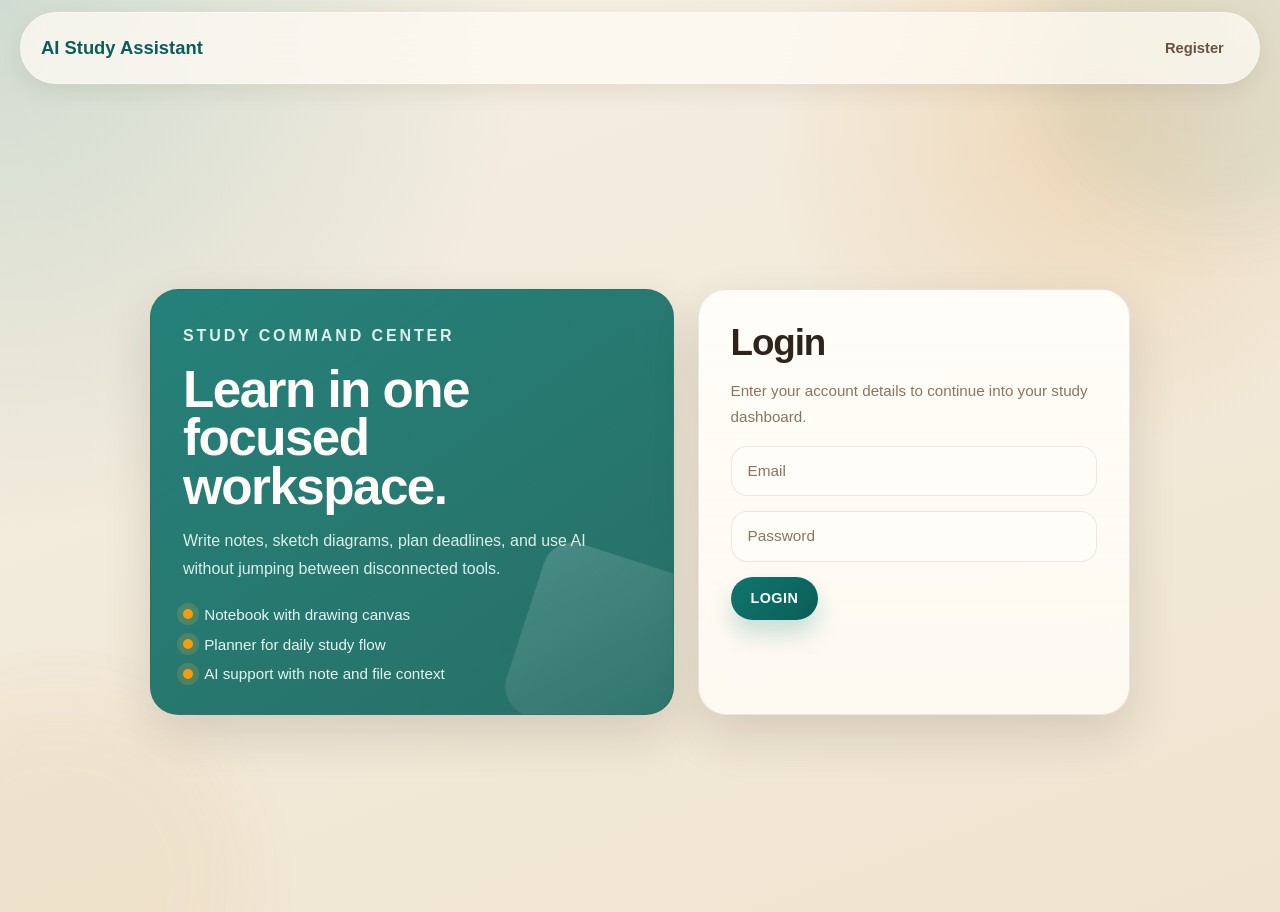
==== commit 3ed494c6: "2nd may changes ai chat" ====
--- a/frontend/ai_assistant.html
+++ b/frontend/ai_assistant.html
@@ -2,125 +2,114 @@
 <html lang="en">
 <head>
 <meta charset="utf-8" />
+<meta name="viewport" content="width=device-width, initial-scale=1.0" />
 <title>AI Assistant | AI Study Assistant</title>
 <link rel="stylesheet" href="styles.css" />
 </head>
 <body>
-<div class="app-container">
-  <aside class="sidebar">
-    <div class="sidebar-logo">
-      <div class="pulse-node" style="width: 12px; height: 12px; background: var(--primary); border-radius: 50%;"></div>
-      <span>Neural Flow</span>
-    </div>
-    <nav class="nav-links">
-      <a href="dashboard.html"><span>📊</span> Dashboard</a>
-      <a href="notebook.html"><span>📓</span> Notes</a>
-      <a href="ai_assistant.html" class="active"><span>🧠</span> AI Assistant</a>
-      <a href="planner.html"><span>✅</span> Tasks</a>
-      <a href="profile.html"><span>👤</span> Profile</a>
-      <a href="#" id="logout-sidebar"><span>🚪</span> Logout</a>
-    </nav>
-  </aside>
-
-  <main class="main-content">
-    <section class="page-hero">
-      <p class="auth-kicker">Neural Intelligence</p>
-      <h1>AI Workspace</h1>
-      <p class="section-intro">Connect your knowledge nodes and external resources to the core AI engine for deep synthesis.</p>
-    </section>
-
-    <div class="grid-2">
-      <div class="card">
-        <h3>Resource Injection</h3>
-        <p class="section-intro">Select an external data file as context.</p>
-        <select id="file-select" class="input-field">
-          <option value="">-- No file selected --</option>
-        </select>
-        <button class="btn" id="refresh-files" style="width: 100%;">Refresh Data</button>
-        <p id="file-status" style="font-size:0.8rem; margin-top:0.5rem; color:var(--text-muted);"></p>
-      </div>
-
-      <div class="card">
-        <h3>Node Connection</h3>
-        <p class="section-intro">Select a knowledge node for local context.</p>
-        <select id="note-select" class="input-field">
-          <option value="">-- No note selected --</option>
-        </select>
-        <button class="btn" id="refresh-notes" style="width: 100%;">Refresh Nodes</button>
-        <p id="note-status" style="font-size:0.8rem; margin-top:0.5rem; color:var(--text-muted);"></p>
-      </div>
-    </div>
-
-    <div class="card highlight-card">
-      <h3>Query Engine</h3>
-      <p class="section-intro">Ask questions about your study material. Context will be automatically synthesized.</p>
-      <textarea id="question" class="input-field" rows="3" placeholder="Analyze knowledge nodes..."></textarea>
-      <button class="btn" id="ask-btn">Execute Query</button>
-      <div id="answer" class="result-panel" style="display: none;"></div>
-    </div>
-
-    <div class="grid-2">
-      <div class="card">
-        <h3>Synthesis Engine</h3>
-        <p class="section-intro">Summarize raw data or connected nodes.</p>
-        <textarea id="summary-text" class="input-field" rows="3" placeholder="Paste raw data for synthesis..."></textarea>
-        <div style="display: flex; flex-direction: column; gap: 0.5rem;">
-          <button class="btn" id="summarize-btn">Summarize Text</button>
-          <button class="btn btn-secondary" id="summarize-file-btn">Summarize File</button>
-          <button class="btn btn-secondary" id="summarize-note-btn">Summarize Node</button>
-        </div>
-        <div id="summary" class="result-panel" style="display: none;"></div>
-      </div>
-
-      <div class="card">
-        <h3>Evaluation Generator</h3>
-        <p class="section-intro">Generate active recall metrics for any topic.</p>
-        <input id="quiz-topic" class="input-field" placeholder="Enter topic for evaluation" />
-        <button class="btn" id="quiz-btn" style="width: 100%;">Generate Evaluation</button>
-        <pre id="quiz" style="background: rgba(0,0,0,0.3); padding: 1rem; border-radius: 8px; margin-top: 1rem; font-family: monospace; white-space: pre-wrap; display: none;"></pre>
-      </div>
-    </div>
-  </main>
-</div>
-
+<!-- Sidebar -->
+<div class="sidebar" id="sidebar">
+  <div class="sidebar-header">
+    <span>AI Study Assistant</span>
+    <button class="sidebar-close" id="sidebar-close">✕</button>
+  </div>
+  <nav class="sidebar-nav">
+    <a href="dashboard.html" data-page="dashboard">📊 Dashboard</a>
+    <a href="notebook.html" data-page="notebook">📓 Notebook</a>
+    <a href="ai_assistant.html" class="active" data-page="ai_assistant">🤖 AI Assistant</a>
+    <a href="planner.html" data-page="planner">📅 Planner</a>
+    <a href="profile.html" data-page="profile">👤 Profile</a>
+  </nav>
+  <div class="sidebar-footer">
+    <a href="#" id="logout">🚪 Logout</a>
+  </div>
+</div>
+
+<!-- Sidebar Overlay (for mobile) -->
+<div class="sidebar-overlay" id="sidebar-overlay"></div>
+
+<!-- Sidebar Toggle (for mobile) -->
+<button class="sidebar-toggle" id="sidebar-toggle">☰</button>
+
+<div class="container">
+<section class="page-hero">
+  <p class="hero-kicker">AI Workspace</p>
+  <h1>Study with context, not blank prompts.</h1>
+  <p class="hero-subtitle">Attach your notes or uploaded files, then ask questions, generate summaries, or create quizzes from material you already saved.</p>
+</section>
+
+<div class="grid-2">
+  <div class="card">
+    <h3>Use Uploaded File</h3>
+    <p class="section-intro">Pick a file from Notebook to give the AI extra study context.</p>
+    <select id="file-select" class="input-field">
+      <option value="">-- No file selected --</option>
+    </select>
+    <button class="btn" id="refresh-files">Refresh Files</button>
+    <p id="file-status" style="font-size:0.9rem; margin-top:0.5rem; color:var(--text-faint);"></p>
+  </div>
+
+  <div class="card">
+    <h3>Use Saved Note</h3>
+    <p class="section-intro">Select a notebook entry to reuse its subject, topic, tags, and content as context.</p>
+    <select id="note-select" class="input-field">
+      <option value="">-- No note selected --</option>
+    </select>
+    <button class="btn" id="refresh-notes">Refresh Notes</button>
+    <p id="note-status" style="font-size:0.9rem; margin-top:0.5rem; color:var(--text-faint);"></p>
+  </div>
+</div>
+
+<div class="card">
+  <h3>Ask Question</h3>
+  <p class="section-intro">Ask a question about your study material. Selected note and file context will be included if available.</p>
+  <textarea id="question" class="input-field" rows="3" placeholder="Ask a question about your topic..."></textarea>
+  <button class="btn" id="ask-btn">Get Answer</button>
+  <p id="answer" class="result-panel"></p>
+</div>
+
+<div class="card">
+  <h3>Summarize Notes</h3>
+  <p class="section-intro">Summarize pasted notes or generate a summary from the file or note you selected above.</p>
+  <textarea id="summary-text" class="input-field" rows="3" placeholder="Paste your notes..."></textarea>
+  <button class="btn" id="summarize-btn">Summarize</button>
+  <button class="btn btn-secondary" id="summarize-file-btn">Summarize Selected File</button>
+  <button class="btn btn-secondary" id="summarize-note-btn">Summarize Selected Note</button>
+  <p id="summary" class="result-panel"></p>
+</div>
+
+<div class="card">
+  <h3>Generate Quiz</h3>
+  <p class="section-intro">Turn a topic into quick revision questions and answers.</p>
+  <input id="quiz-topic" class="input-field" placeholder="Enter topic" />
+  <button class="btn" id="quiz-btn">Generate Quiz</button>
+  <pre id="quiz"></pre>
+</div>
+</div>
 <script src="app.js"></script>
-<script src="neural-bg.js"></script>
 <script>
 requireAuth();
 initDarkMode();
-
-document.getElementById('logout-sidebar').onclick = (e) => {
-  e.preventDefault();
-  clearToken();
-  localStorage.removeItem('user');
-  window.location = 'index.html';
-};
+initSidebar();
+document.getElementById('logout').onclick = () => {clearToken(); localStorage.removeItem('user'); window.location='index.html';};
 
 async function display(eid, endpoint, payload, btn){
-  const out = document.getElementById(eid);
   if (btn) {
     btn.disabled = true;
-    btn.dataset.originalText = btn.textContent;
-    btn.textContent = 'Processing...';
-  }
-  out.style.display = 'none';
+    btn.textContent = 'Loading...';
+  }
+  const out = document.getElementById(eid);
   out.textContent = '';
-  
   const res = await apiFetch(endpoint, 'POST', payload);
   if (btn) {
     btn.disabled = false;
-    btn.textContent = btn.dataset.originalText;
-  }
-  
-  if(!res.success){ 
-    out.innerHTML = `<span style="color:var(--badge-danger)">${res.message}</span>`; 
-    out.style.display = 'block';
-    return; 
-  }
-  
+    btn.textContent = endpoint === '/ai/chat' ? 'Get Answer' : endpoint === '/ai/summarize' ? 'Summarize' : 'Generate Quiz';
+  }
+  if(!res.success){ out.innerHTML = `<span style="color:var(--danger)">${res.message}</span>`; return; }
   const data = res.data.answer || res.data.summary || res.data.quiz;
+  out.style.whiteSpace = 'pre-wrap';
+  out.style.marginTop = '0.75rem';
   out.textContent = data;
-  out.style.display = 'block';
 }
 
 async function loadFileOptions() {
@@ -129,7 +118,7 @@
   const res = await apiFetch('/files');
   select.innerHTML = '<option value="">-- No file selected --</option>';
   if (!res.success || !Array.isArray(res.data) || res.data.length === 0) {
-    status.textContent = 'No resources found.';
+    status.textContent = 'No uploaded files found. Upload files from Notebook.';
     return;
   }
   res.data.forEach(file => {
@@ -138,7 +127,7 @@
     option.textContent = `${file.filename} (${(file.size/1024).toFixed(1)} KB)`;
     select.appendChild(option);
   });
-  status.textContent = `${res.data.length} resource(s) active.`;
+  status.textContent = `${res.data.length} uploaded file(s) available.`;
 }
 
 async function loadNoteOptions() {
@@ -148,24 +137,32 @@
   select.innerHTML = '<option value="">-- No note selected --</option>';
   const items = Array.isArray(res?.data?.items) ? res.data.items : [];
   if (!res.success || items.length === 0) {
-    status.textContent = 'No nodes connected.';
+    status.textContent = 'No notes found. Create notes from Notebook.';
     return;
   }
   items.forEach(note => {
     const option = document.createElement('option');
     option.value = note.id;
-    option.textContent = `${note.subject} - ${note.topic}`;
+    option.textContent = `${note.subject || 'Untitled'} - ${note.topic || 'No topic'}`;
     select.appendChild(option);
   });
-  status.textContent = `${items.length} node(s) connected.`;
+  status.textContent = `${items.length} note(s) available.`;
+}
+
+function getSelectedFileId() {
+  return document.getElementById('file-select').value || null;
+}
+
+function getSelectedNoteId() {
+  return document.getElementById('note-select').value || null;
 }
 
 document.getElementById('ask-btn').onclick = async function() {
-  const q = document.getElementById('question').value.trim();
-  if(!q) return;
-  const fileId = document.getElementById('file-select').value || null;
-  const noteId = document.getElementById('note-select').value || null;
-  const payload = { message: q };
+  const question = document.getElementById('question').value.trim();
+  if(!question){ alert('Please ask a question'); return; }
+  const fileId = getSelectedFileId();
+  const noteId = getSelectedNoteId();
+  const payload = { message: question };
   if (fileId) payload.file_id = fileId;
   if (noteId) payload.note_id = noteId;
   display('answer','/ai/chat', payload, this);
@@ -173,25 +170,25 @@
 
 document.getElementById('summarize-btn').onclick = async function() {
   const text = document.getElementById('summary-text').value.trim();
-  if(!text) return;
+  if(!text){ alert('Please enter text to summarize or select a file to summarize'); return; }
   display('summary','/ai/summarize',{text}, this);
 };
 
 document.getElementById('summarize-file-btn').onclick = async function() {
-  const fid = document.getElementById('file-select').value;
-  if(!fid) return;
-  display('summary','/ai/summarize',{file_id: fid}, this);
+  const fileId = getSelectedFileId();
+  if(!fileId){ alert('Please select a file to summarize'); return; }
+  display('summary','/ai/summarize',{file_id: fileId}, this);
 };
 
 document.getElementById('summarize-note-btn').onclick = async function() {
-  const nid = document.getElementById('note-select').value;
-  if(!nid) return;
-  display('summary','/ai/summarize',{note_id: nid}, this);
+  const noteId = getSelectedNoteId();
+  if(!noteId){ alert('Please select a note to summarize'); return; }
+  display('summary','/ai/summarize',{note_id: noteId}, this);
 };
 
 document.getElementById('quiz-btn').onclick = async function() {
   const topic = document.getElementById('quiz-topic').value.trim();
-  if(!topic) return;
+  if(!topic){ alert('Please enter a topic'); return; }
   display('quiz','/ai/quiz',{topic}, this);
 };
 
--- a/frontend/styles.css
+++ b/frontend/styles.css
@@ -1,324 +1,1017 @@
-:root {
-  --primary: #00E5FF;
-  --primary-glow: rgba(0, 229, 255, 0.5);
-  --secondary: #4FC3F7;
-  --bg-gradient: linear-gradient(135deg, #0B0F1A 0%, #000000 100%);
-  --card-bg: rgba(255, 255, 255, 0.05);
-  --card-border: 1px solid rgba(0, 229, 255, 0.2);
-  --text-main: #FFFFFF;
-  --text-muted: #B0BEC5;
-  --sidebar-bg: rgba(11, 15, 26, 0.8);
-  --input-bg: rgba(0, 0, 0, 0.3);
-  --transition: all 0.3s cubic-bezier(0.4, 0, 0.2, 1);
-  --radius: 12px;
-}
-
 * {
   margin: 0;
   padding: 0;
   box-sizing: border-box;
 }
 
+:root {
+  --font-display: "Trebuchet MS", "Gill Sans", "Segoe UI", sans-serif;
+  --font-body: "Verdana", "Geneva", sans-serif;
+
+  --bg: #f5efe4;
+  --bg-accent: #efe4cf;
+  --surface: rgba(255, 251, 244, 0.9);
+  --surface-strong: #fffdf8;
+  --surface-soft: rgba(255, 247, 236, 0.8);
+  --surface-muted: #f0e4d1;
+  --line: rgba(103, 72, 48, 0.12);
+
+  --text: #2f241b;
+  --text-soft: #685241;
+  --text-faint: #8a7462;
+
+  --brand: #0f766e;
+  --brand-strong: #0b5e57;
+  --accent: #d97706;
+  --accent-soft: #f59e0b;
+  --danger: #c2410c;
+  --success: #2f855a;
+  --warning: #b7791f;
+
+  --shadow-sm: 0 8px 22px rgba(52, 34, 18, 0.08);
+  --shadow-md: 0 20px 48px rgba(52, 34, 18, 0.14);
+  --shadow-lg: 0 28px 70px rgba(52, 34, 18, 0.18);
+
+  --radius-sm: 12px;
+  --radius-md: 20px;
+  --radius-lg: 28px;
+}
+
+[data-theme="dark"] {
+  --bg: #0f1720;
+  --bg-accent: #14242c;
+  --surface: rgba(20, 33, 40, 0.9);
+  --surface-strong: #18262f;
+  --surface-soft: rgba(24, 38, 47, 0.82);
+  --surface-muted: #20323d;
+  --line: rgba(159, 196, 192, 0.14);
+
+  --text: #ecf7f4;
+  --text-soft: #b3cbc5;
+  --text-faint: #8fb0aa;
+
+  --brand: #4dd0c4;
+  --brand-strong: #2eb8ab;
+  --accent: #f5b041;
+  --accent-soft: #ffc76c;
+  --danger: #f97316;
+  --success: #4ade80;
+  --warning: #facc15;
+
+  --shadow-sm: 0 10px 30px rgba(0, 0, 0, 0.24);
+  --shadow-md: 0 22px 56px rgba(0, 0, 0, 0.32);
+  --shadow-lg: 0 32px 80px rgba(0, 0, 0, 0.38);
+}
+
+html {
+  scroll-behavior: smooth;
+}
+
 body {
-  font-family: 'Inter', -apple-system, BlinkMacSystemFont, sans-serif;
-  background: var(--bg-gradient);
-  color: var(--text-main);
   min-height: 100vh;
+  font-family: var(--font-body);
+  color: var(--text);
+  background:
+    radial-gradient(circle at top left, rgba(15, 118, 110, 0.16), transparent 34%),
+    radial-gradient(circle at 85% 14%, rgba(217, 119, 6, 0.16), transparent 24%),
+    linear-gradient(160deg, var(--bg) 0%, var(--bg-accent) 100%);
+  position: relative;
   overflow-x: hidden;
-  line-height: 1.6;
-}
-
-/* Layout */
-.app-container {
-  display: flex;
-  min-height: 100vh;
-}
-
+}
+
+body::before,
+body::after {
+  content: "";
+  position: fixed;
+  width: 360px;
+  height: 360px;
+  border-radius: 50%;
+  filter: blur(40px);
+  opacity: 0.22;
+  pointer-events: none;
+  z-index: 0;
+}
+
+body::before {
+  top: -140px;
+  right: -120px;
+  background: rgba(15, 118, 110, 0.34);
+}
+
+body::after {
+  left: -120px;
+  bottom: -160px;
+  background: rgba(217, 119, 6, 0.24);
+}
+
+body > * {
+  position: relative;
+  z-index: 1;
+}
+
+.container {
+  width: min(1180px, calc(100vw - 2rem));
+  margin: 0 auto 3rem;
+  padding: 1.75rem 0 0;
+}
+
+.auth-page .container {
+  min-height: calc(100vh - 92px);
+  display: grid;
+  place-items: center;
+}
+
+.auth-shell {
+  width: min(980px, 100%);
+  display: grid;
+  grid-template-columns: 1.15fr 0.95fr;
+  gap: 1.5rem;
+  align-items: stretch;
+}
+
+.auth-hero,
+.auth-card,
+.card {
+  background: var(--surface);
+  border: 1px solid var(--line);
+  box-shadow: var(--shadow-md);
+  backdrop-filter: blur(16px);
+}
+
+.auth-hero,
+.auth-card {
+  border-radius: var(--radius-lg);
+  padding: 2rem;
+}
+
+.auth-hero {
+  background:
+    linear-gradient(145deg, rgba(15, 118, 110, 0.9), rgba(11, 94, 87, 0.88)),
+    linear-gradient(145deg, rgba(255,255,255,0.08), rgba(255,255,255,0));
+  color: #f3fffc;
+  display: flex;
+  flex-direction: column;
+  justify-content: space-between;
+  overflow: hidden;
+}
+
+.auth-hero::after {
+  content: "";
+  width: 180px;
+  height: 180px;
+  border-radius: 30px;
+  background: linear-gradient(135deg, rgba(255,255,255,0.16), rgba(255,255,255,0.02));
+  position: absolute;
+  right: -28px;
+  bottom: -24px;
+  transform: rotate(18deg);
+}
+
+.auth-kicker,
+.hero-kicker {
+  font-size: 0.78rem;
+  letter-spacing: 0.18em;
+  text-transform: uppercase;
+  font-weight: 700;
+}
+
+.auth-kicker {
+  color: rgba(243, 255, 252, 0.78);
+  margin-bottom: 1rem;
+}
+
+.auth-hero h1,
+.auth-card h2,
+h1,
+h2,
+h3,
+h4 {
+  font-family: var(--font-display);
+  letter-spacing: -0.03em;
+}
+
+.auth-hero h1 {
+  font-size: clamp(2.4rem, 4vw, 3.6rem);
+  line-height: 0.95;
+  margin-bottom: 1rem;
+  color: #fffdf9;
+}
+
+.auth-hero p {
+  color: rgba(243, 255, 252, 0.88);
+  font-size: 1rem;
+  max-width: 30rem;
+}
+
+.auth-points {
+  display: grid;
+  gap: 0.8rem;
+  margin-top: 1.5rem;
+}
+
+.auth-points span {
+  display: inline-flex;
+  align-items: center;
+  gap: 0.7rem;
+  font-size: 0.95rem;
+  color: rgba(243, 255, 252, 0.92);
+}
+
+.auth-points span::before {
+  content: "";
+  width: 10px;
+  height: 10px;
+  border-radius: 999px;
+  background: var(--accent-soft);
+  box-shadow: 0 0 0 6px rgba(245, 176, 65, 0.18);
+}
+
+.auth-card {
+  background: linear-gradient(180deg, var(--surface-strong), var(--surface));
+}
+
+.navbar {
+  width: min(1240px, calc(100vw - 1rem));
+  margin: 0.75rem auto 0;
+  padding: 1rem 1.25rem;
+  display: flex;
+  justify-content: space-between;
+  align-items: center;
+  gap: 1rem;
+  border-radius: 999px;
+  background: rgba(255, 251, 244, 0.74);
+  border: 1px solid rgba(255, 255, 255, 0.35);
+  box-shadow: var(--shadow-sm);
+  backdrop-filter: blur(18px);
+  position: sticky;
+  top: 0.75rem;
+  z-index: 100;
+}
+
+[data-theme="dark"] .navbar {
+  background: rgba(17, 28, 34, 0.82);
+  border-color: rgba(255, 255, 255, 0.06);
+}
+
+.navbar > div:first-child {
+  font-family: var(--font-display);
+  font-size: 1.15rem;
+  font-weight: 800;
+  color: var(--brand-strong);
+}
+
+.navbar > div:nth-child(2) {
+  display: flex;
+  align-items: center;
+  justify-content: flex-end;
+  gap: 0.4rem;
+  flex-wrap: wrap;
+}
+
+.navbar a {
+  color: var(--text-soft);
+  text-decoration: none;
+  font-weight: 700;
+  font-size: 0.92rem;
+  padding: 0.7rem 0.95rem;
+  border-radius: 999px;
+  transition: background 0.25s ease, color 0.25s ease, transform 0.25s ease;
+}
+
+.navbar a:hover {
+  color: var(--brand-strong);
+  background: rgba(15, 118, 110, 0.1);
+  text-decoration: none;
+  transform: translateY(-1px);
+}
+
+/* ===== SIDEBAR STYLES ===== */
 .sidebar {
-  width: 260px;
-  background: var(--sidebar-bg);
-  backdrop-filter: blur(20px);
-  border-right: 1px solid rgba(0, 229, 255, 0.1);
+  position: fixed;
+  left: 0;
+  top: 0;
+  width: 240px;
+  height: 100vh;
+  background: var(--surface);
+  border-right: 1px solid var(--line);
+  backdrop-filter: blur(16px);
   display: flex;
   flex-direction: column;
-  padding: 2rem 1.5rem;
-  position: fixed;
-  height: 100vh;
-  z-index: 100;
-  transition: var(--transition);
-}
-
-.sidebar-logo {
+  z-index: 101;
+  transition: transform 0.3s ease;
+  overflow-y: auto;
+}
+
+[data-theme="dark"] .sidebar {
+  background: rgba(17, 28, 34, 0.95);
+  border-right-color: rgba(159, 196, 192, 0.14);
+}
+
+.sidebar-header {
+  padding: 1.5rem 1.25rem;
+  border-bottom: 1px solid var(--line);
+  font-family: var(--font-display);
+  font-size: 1.1rem;
+  font-weight: 800;
+  color: var(--brand-strong);
+  display: flex;
+  align-items: center;
+  justify-content: space-between;
+  gap: 1rem;
+}
+
+.sidebar-close {
+  display: none;
+  background: none;
+  border: none;
+  color: var(--text-soft);
+  cursor: pointer;
   font-size: 1.5rem;
-  font-weight: 800;
-  color: var(--primary);
-  margin-bottom: 3rem;
-  display: flex;
-  align-items: center;
-  gap: 0.75rem;
-  text-shadow: 0 0 10px var(--primary-glow);
-}
-
-.nav-links {
-  list-style: none;
+  padding: 0.25rem;
+  line-height: 1;
+  transition: color 0.25s ease;
+}
+
+.sidebar-close:hover {
+  color: var(--brand-strong);
+}
+
+.sidebar-nav {
+  flex: 1;
   display: flex;
   flex-direction: column;
   gap: 0.5rem;
-}
-
-.nav-links a {
+  padding: 1rem 0.75rem;
+  overflow-y: auto;
+}
+
+.sidebar-nav a {
+  display: flex;
+  align-items: center;
+  gap: 0.8rem;
+  color: var(--text-soft);
   text-decoration: none;
-  color: var(--text-muted);
-  padding: 0.8rem 1.2rem;
-  border-radius: var(--radius);
+  font-weight: 600;
+  font-size: 0.95rem;
+  padding: 0.85rem 1rem;
+  border-radius: 12px;
+  transition: all 0.25s ease;
+  border-left: 3px solid transparent;
+}
+
+.sidebar-nav a:hover {
+  color: var(--brand-strong);
+  background: rgba(15, 118, 110, 0.08);
+  border-left-color: var(--brand);
+  transform: translateX(4px);
+}
+
+.sidebar-nav a.active {
+  color: var(--brand-strong);
+  background: rgba(15, 118, 110, 0.12);
+  border-left-color: var(--brand);
+  font-weight: 700;
+}
+
+.sidebar-footer {
+  padding: 1rem 0.75rem;
+  border-top: 1px solid var(--line);
+}
+
+.sidebar-footer a {
   display: flex;
   align-items: center;
+  gap: 0.8rem;
+  color: #c2410c;
+  text-decoration: none;
+  font-weight: 700;
+  font-size: 0.95rem;
+  padding: 0.85rem 1rem;
+  border-radius: 12px;
+  transition: all 0.25s ease;
+  border-left: 3px solid transparent;
+}
+
+.sidebar-footer a:hover {
+  background: rgba(194, 65, 12, 0.08);
+  border-left-color: #c2410c;
+  transform: translateX(4px);
+}
+
+.sidebar-overlay {
+  display: none;
+  position: fixed;
+  top: 0;
+  left: 0;
+  width: 100%;
+  height: 100%;
+  background: rgba(0, 0, 0, 0.5);
+  z-index: 100;
+}
+
+.sidebar-toggle {
+  display: none;
+  position: fixed;
+  top: 1rem;
+  right: 1rem;
+  background: var(--surface);
+  border: 1px solid var(--line);
+  border-radius: 8px;
+  padding: 0.6rem 0.75rem;
+  cursor: pointer;
+  z-index: 102;
+  color: var(--text);
+  font-size: 1.5rem;
+  line-height: 1;
+  transition: all 0.25s ease;
+}
+
+.sidebar-toggle:hover {
+  background: rgba(15, 118, 110, 0.1);
+  color: var(--brand-strong);
+}
+
+/* ===== FLOATING AI BUTTON ===== */
+.ai-floating-btn {
+  position: fixed;
+  top: 1.25rem;
+  right: 1.25rem;
+  width: 52px;
+  height: 52px;
+  border-radius: 50%;
+  background: linear-gradient(135deg, var(--brand), var(--brand-strong));
+  color: #f8fdfa;
+  font-size: 1.5rem;
+  display: flex;
+  align-items: center;
+  justify-content: center;
+  text-decoration: none;
+  box-shadow: 0 8px 24px rgba(15, 118, 110, 0.28);
+  z-index: 200;
+  transition: transform 0.25s ease, box-shadow 0.25s ease;
+}
+
+.ai-floating-btn:hover {
+  transform: translateY(-3px) scale(1.05);
+  box-shadow: 0 14px 32px rgba(15, 118, 110, 0.38);
+  text-decoration: none;
+}
+
+/* Mobile adjustments */
+@media (max-width: 768px) {
+  .ai-floating-btn {
+    top: 0.85rem;
+    right: 0.85rem;
+    width: 46px;
+    height: 46px;
+    font-size: 1.3rem;
+  }
+}
+
+/* ===== AI CHAT MODAL ===== */
+.ai-chat-overlay {
+  display: none;
+  position: fixed;
+  top: 0;
+  left: 0;
+  width: 100%;
+  height: 100%;
+  background: rgba(0, 0, 0, 0.5);
+  z-index: 250;
+  backdrop-filter: blur(4px);
+}
+
+.ai-chat-overlay.active {
+  display: block;
+}
+
+.ai-chat-modal {
+  display: none;
+  position: fixed;
+  bottom: 20px;
+  right: 20px;
+  width: 380px;
+  max-width: calc(100vw - 40px);
+  height: 480px;
+  max-height: calc(100vh - 40px);
+  background: var(--surface-strong);
+  border: 1px solid var(--line);
+  border-radius: var(--radius-md);
+  box-shadow: var(--shadow-lg);
+  z-index: 251;
+  flex-direction: column;
+  overflow: hidden;
+}
+
+.ai-chat-modal.active {
+  display: flex;
+}
+
+.ai-chat-header {
+  display: flex;
+  justify-content: space-between;
+  align-items: center;
+  padding: 1rem;
+  background: linear-gradient(135deg, var(--brand), var(--brand-strong));
+  color: #f8fdfa;
+  font-weight: 700;
+}
+
+.ai-chat-close {
+  background: none;
+  border: none;
+  color: #f8fdfa;
+  font-size: 1.25rem;
+  cursor: pointer;
+  padding: 0.25rem;
+  line-height: 1;
+}
+
+.ai-chat-messages {
+  flex: 1;
+  overflow-y: auto;
+  padding: 1rem;
+  display: flex;
+  flex-direction: column;
+  gap: 0.75rem;
+}
+
+.ai-msg {
+  max-width: 85%;
+  padding: 0.75rem 1rem;
+  border-radius: 16px;
+  font-size: 0.95rem;
+  line-height: 1.5;
+  white-space: pre-wrap;
+}
+
+.ai-msg-bot {
+  align-self: flex-start;
+  background: var(--surface-muted);
+  color: var(--text);
+  border-bottom-left-radius: 4px;
+}
+
+.ai-msg-user {
+  align-self: flex-end;
+  background: var(--brand);
+  color: #f8fdfa;
+  border-bottom-right-radius: 4px;
+}
+
+.ai-chat-input {
+  display: flex;
+  gap: 0.5rem;
+  padding: 1rem;
+  border-top: 1px solid var(--line);
+  background: var(--surface);
+}
+
+.ai-chat-input input {
+  flex: 1;
+  padding: 0.75rem 1rem;
+  border-radius: 999px;
+  border: 1px solid var(--line);
+  background: var(--surface-strong);
+  color: var(--text);
+  font-size: 0.95rem;
+}
+
+.ai-chat-input input:focus {
+  outline: none;
+  border-color: var(--brand);
+}
+
+.ai-chat-input .btn {
+  margin: 0;
+  padding: 0.75rem 1.25rem;
+}
+
+@media (max-width: 480px) {
+  .ai-chat-modal {
+    bottom: 0;
+    right: 0;
+    width: 100vw;
+    max-width: 100vw;
+    height: calc(100vh - 60px);
+    border-radius: var(--radius-md) var(--radius-md) 0 0;
+  }
+}
+
+/* Content shift for sidebar */
+body:not(.auth-page) {
+  margin-left: 240px;
+}
+
+body:not(.auth-page) .container {
+  width: min(1180px, calc(100vw - 240px - 2rem));
+}
+
+/* Responsive Design */
+@media (max-width: 768px) {
+  .sidebar {
+    width: 240px;
+    transform: translateX(-100%);
+  }
+
+  .sidebar.active {
+    transform: translateX(0);
+  }
+
+  .sidebar-overlay.active {
+    display: block;
+  }
+
+  .sidebar-close {
+    display: block;
+  }
+
+  .sidebar-toggle {
+    display: block;
+  }
+
+  body:not(.auth-page) {
+    margin-left: 0;
+  }
+
+  body:not(.auth-page) .container {
+    width: min(1180px, calc(100vw - 2rem));
+  }
+}
+
+@media (max-width: 480px) {
+  .sidebar {
+    width: 200px;
+  }
+
+  .sidebar-nav a,
+  .sidebar-footer a {
+    font-size: 0.9rem;
+    padding: 0.75rem 0.85rem;
+  }
+
+  .sidebar-header {
+    padding: 1.25rem 1rem;
+  }
+}
+
+.page-hero {
+  margin: 1rem 0 1.5rem;
+  padding: 1.25rem 0 0.5rem;
+}
+
+.hero-kicker {
+  color: var(--brand);
+  margin-bottom: 0.7rem;
+}
+
+h1 {
+  font-size: clamp(2.3rem, 4vw, 3.6rem);
+  line-height: 0.96;
+  color: var(--text);
+  margin-bottom: 0.7rem;
+}
+
+.hero-subtitle,
+p {
+  color: var(--text-soft);
+  line-height: 1.7;
+}
+
+.hero-subtitle {
+  max-width: 42rem;
+  font-size: 1rem;
+}
+
+h2 {
+  color: var(--text);
+  font-size: clamp(1.7rem, 3vw, 2.3rem);
+  margin-bottom: 1rem;
+}
+
+h3 {
+  color: var(--text);
+  font-size: 1.25rem;
+  margin-bottom: 0.75rem;
+}
+
+h4 {
+  color: var(--text);
+  font-size: 1rem;
+  margin-bottom: 0.6rem;
+}
+
+.card {
+  border-radius: var(--radius-md);
+  padding: 1.5rem;
+  margin-bottom: 1.2rem;
+  overflow: hidden;
+}
+
+.card:hover {
+  transform: translateY(-2px);
+  transition: transform 0.25s ease, box-shadow 0.25s ease;
+  box-shadow: var(--shadow-lg);
+}
+
+.section-intro {
+  margin-top: -0.15rem;
+  margin-bottom: 1rem;
+  color: var(--text-faint);
+  font-size: 0.95rem;
+}
+
+.grid-2,
+.split-grid {
+  display: grid;
+  grid-template-columns: repeat(2, minmax(0, 1fr));
+  gap: 1.25rem;
+  margin-bottom: 1rem;
+}
+
+.grid-3 {
+  display: grid;
+  grid-template-columns: repeat(3, minmax(0, 1fr));
   gap: 1rem;
-  transition: var(--transition);
-  position: relative;
-}
-
-.nav-links a:hover {
-  color: var(--text-main);
-  background: rgba(0, 229, 255, 0.05);
-}
-
-.nav-links a.active {
-  color: var(--primary);
-  background: rgba(0, 229, 255, 0.1);
-}
-
-.nav-links a.active::before {
-  content: '';
-  position: absolute;
-  left: 0;
-  top: 20%;
-  height: 60%;
-  width: 4px;
-  background: var(--primary);
-  border-radius: 0 4px 4px 0;
-  box-shadow: 0 0 15px var(--primary);
-}
-
-.main-content {
-  flex: 1;
-  margin-left: 260px;
-  padding: 2rem 3rem;
-  width: calc(100% - 260px);
-}
-
-/* Typography */
-h1, h2, h3, h4 {
   margin-bottom: 1rem;
-  letter-spacing: -0.02em;
-}
-
-h1 { font-size: 2.5rem; font-weight: 800; }
-h2 { font-size: 1.8rem; font-weight: 700; }
-
-.section-intro {
-  color: var(--text-muted);
-  margin-bottom: 2rem;
-  max-width: 800px;
-}
-
-/* Components */
-.card {
-  background: var(--card-bg);
-  backdrop-filter: blur(12px);
-  border: var(--card-border);
-  border-radius: var(--radius);
-  padding: 1.5rem;
-  margin-bottom: 1.5rem;
-  transition: var(--transition);
-}
-
-.card:hover {
-  transform: translateY(-5px);
-  border-color: rgba(0, 229, 255, 0.4);
-  box-shadow: 0 10px 30px rgba(0, 229, 255, 0.1);
-}
-
-.highlight-card {
-  background: linear-gradient(135deg, rgba(0, 229, 255, 0.1), rgba(79, 195, 247, 0.05));
-  border: 1px solid rgba(0, 229, 255, 0.3);
-}
-
-/* Buttons */
+}
+
+.action-grid {
+  display: grid;
+  grid-template-columns: repeat(auto-fit, minmax(160px, 1fr));
+  gap: 0.9rem;
+  margin-top: 1rem;
+}
+
+.stat-grid {
+  display: grid;
+  grid-template-columns: repeat(auto-fit, minmax(160px, 1fr));
+  gap: 0.9rem;
+  margin-top: 1rem;
+}
+
+.stat-tile {
+  padding: 1rem;
+  border-radius: 18px;
+  background: linear-gradient(180deg, var(--surface-strong), var(--surface-soft));
+  border: 1px solid var(--line);
+}
+
+.stat-label {
+  display: block;
+  color: var(--text-faint);
+  font-size: 0.82rem;
+  text-transform: uppercase;
+  letter-spacing: 0.08em;
+  margin-bottom: 0.4rem;
+}
+
+.stat-value {
+  display: block;
+  font-family: var(--font-display);
+  font-size: 1.6rem;
+  font-weight: 800;
+  color: var(--brand-strong);
+}
+
 .btn {
-  padding: 0.8rem 1.8rem;
+  appearance: none;
+  border: none;
   border-radius: 999px;
-  border: none;
-  font-weight: 600;
+  padding: 0.85rem 1.25rem;
+  background: linear-gradient(135deg, var(--brand), var(--brand-strong));
+  color: #f8fdfa;
   cursor: pointer;
-  transition: var(--transition);
+  display: inline-flex;
+  justify-content: center;
+  align-items: center;
+  gap: 0.45rem;
+  font-family: var(--font-display);
+  font-size: 0.9rem;
+  font-weight: 800;
+  letter-spacing: 0.03em;
+  text-transform: uppercase;
+  box-shadow: 0 14px 24px rgba(15, 118, 110, 0.22);
+  transition: transform 0.22s ease, box-shadow 0.22s ease, opacity 0.22s ease;
+  margin-right: 0.45rem;
+  margin-bottom: 0.45rem;
+}
+
+.btn:hover {
+  transform: translateY(-2px);
+  box-shadow: 0 18px 28px rgba(15, 118, 110, 0.28);
+}
+
+.btn:disabled {
+  opacity: 0.6;
+  cursor: not-allowed;
+  transform: none;
+  box-shadow: none;
+}
+
+.btn-secondary {
+  background: linear-gradient(135deg, var(--accent), #b45309);
+  box-shadow: 0 14px 24px rgba(217, 119, 6, 0.22);
+}
+
+.btn-muted {
+  background: linear-gradient(135deg, #8b6b4f, #6f553f);
+  box-shadow: 0 14px 24px rgba(111, 85, 63, 0.22);
+}
+
+.input-field,
+textarea,
+select {
+  width: 100%;
+  padding: 0.95rem 1rem;
+  border-radius: 16px;
+  border: 1px solid var(--line);
+  background: var(--surface-strong);
+  color: var(--text);
+  font-family: var(--font-body);
+  font-size: 0.96rem;
+  box-shadow: inset 0 1px 0 rgba(255,255,255,0.32);
+  transition: border-color 0.2s ease, box-shadow 0.2s ease, transform 0.2s ease;
+  margin-bottom: 0.95rem;
+}
+
+.input-field::placeholder,
+textarea::placeholder {
+  color: var(--text-faint);
+}
+
+.input-field:focus,
+textarea:focus,
+select:focus {
+  outline: none;
+  border-color: rgba(15, 118, 110, 0.4);
+  box-shadow: 0 0 0 4px rgba(15, 118, 110, 0.12);
+  transform: translateY(-1px);
+}
+
+textarea {
+  resize: vertical;
+  min-height: 120px;
+}
+
+label {
+  display: block;
+  margin-bottom: 0.4rem;
+  font-size: 0.92rem;
+  font-weight: 700;
+  color: var(--text-soft);
+}
+
+small {
+  color: var(--text-faint);
+}
+
+a {
+  color: var(--brand-strong);
+  text-decoration: none;
+}
+
+a:hover {
+  text-decoration: underline;
+}
+
+ul,
+ol {
+  list-style: none;
+  padding: 0;
+}
+
+li {
+  color: var(--text-soft);
+}
+
+hr {
+  border: 0;
+  border-top: 1px solid var(--line);
+}
+
+.panel,
+.result-panel,
+pre {
+  background: linear-gradient(180deg, var(--surface-strong), var(--surface-soft));
+  border: 1px solid var(--line);
+  border-radius: 18px;
+  padding: 1rem;
+}
+
+pre {
+  white-space: pre-wrap;
+  color: var(--text);
+  font-family: "Consolas", "Courier New", monospace;
+  overflow-x: auto;
+}
+
+.empty-state {
+  color: var(--text-faint);
+  font-style: italic;
+}
+
+.badge {
   display: inline-flex;
   align-items: center;
-  gap: 0.5rem;
-  background: linear-gradient(90deg, var(--primary), var(--secondary));
-  color: #000;
+  padding: 0.35rem 0.7rem;
+  border-radius: 999px;
+  font-size: 0.76rem;
+  font-weight: 800;
+  letter-spacing: 0.05em;
   text-transform: uppercase;
-  font-size: 0.85rem;
-  letter-spacing: 0.05em;
-}
-
-.btn:hover {
-  transform: scale(1.05);
-  box-shadow: 0 0 20px var(--primary-glow);
-}
-
-.btn-secondary {
-  background: transparent;
-  border: 1px solid var(--primary);
-  color: var(--primary);
-}
-
-.btn-muted {
-  background: rgba(255, 255, 255, 0.1);
-  color: var(--text-main);
-}
-
-/* Form Fields */
-.input-field, textarea, select {
-  width: 100%;
-  padding: 0.9rem 1.2rem;
-  background: var(--input-bg);
-  border: 1px solid rgba(255, 255, 255, 0.1);
-  border-radius: var(--radius);
-  color: var(--text-main);
-  font-family: inherit;
+}
+
+.badge-success {
+  color: #f2fff7;
+  background: linear-gradient(135deg, #2f855a, #276749);
+}
+
+.badge-warning {
+  color: #fffaf0;
+  background: linear-gradient(135deg, #c05621, #9c4221);
+}
+
+.badge-danger {
+  color: #fff7f5;
+  background: linear-gradient(135deg, #c2410c, #9a3412);
+}
+
+.message {
+  padding: 0.95rem 1rem;
+  border-radius: 16px;
   margin-bottom: 1rem;
-  transition: var(--transition);
-}
-
-.input-field:focus, textarea:focus, select:focus {
-  outline: none;
-  border-color: var(--primary);
-  box-shadow: 0 0 10px rgba(0, 229, 255, 0.2);
-}
-
-/* Badges */
-.badge {
-  padding: 0.25rem 0.75rem;
-  border-radius: 999px;
-  font-size: 0.75rem;
-  font-weight: 700;
-  text-transform: uppercase;
-}
-
-.badge-success { background: rgba(0, 230, 118, 0.2); color: #00E676; }
-.badge-warning { background: rgba(255, 214, 0, 0.2); color: #FFD600; }
-.badge-danger { background: rgba(255, 82, 82, 0.2); color: #FF5252; }
-
-/* Grid Systems */
-.grid-2 { display: grid; grid-template-columns: 1fr 1fr; gap: 1.5rem; }
-.grid-3 { display: grid; grid-template-columns: repeat(3, 1fr); gap: 1.5rem; }
-
-/* AI Chat Specific */
-.result-panel {
-  background: rgba(0, 0, 0, 0.4);
-  border-left: 4px solid var(--primary);
-  padding: 1.5rem;
-  border-radius: 0 var(--radius) var(--radius) 0;
-  margin-top: 1rem;
-}
-
-/* Animations */
-@keyframes pulse {
-  0% { transform: scale(1); opacity: 0.5; }
-  50% { transform: scale(1.2); opacity: 1; }
-  100% { transform: scale(1); opacity: 0.5; }
-}
-
-.pulse-node {
-  animation: pulse 2s infinite ease-in-out;
-}
-
-/* Responsive */
-@media (max-width: 1024px) {
-  .sidebar { width: 80px; padding: 2rem 0.5rem; }
-  .sidebar-logo span { display: none; }
-  .nav-links a span { display: none; }
-  .main-content { margin-left: 80px; width: calc(100% - 80px); }
-}
-
-@media (max-width: 768px) {
-  .grid-2, .grid-3 { grid-template-columns: 1fr; }
-  .sidebar {
+  border: 1px solid transparent;
+}
+
+.message-success {
+  background: rgba(47, 133, 90, 0.1);
+  color: var(--success);
+  border-color: rgba(47, 133, 90, 0.18);
+}
+
+.message-error {
+  background: rgba(194, 65, 12, 0.1);
+  color: var(--danger);
+  border-color: rgba(194, 65, 12, 0.18);
+}
+
+.text-center { text-align: center; }
+.text-right { text-align: right; }
+.mt-1 { margin-top: 0.5rem; }
+.mt-2 { margin-top: 1rem; }
+.mb-1 { margin-bottom: 0.5rem; }
+.mb-2 { margin-bottom: 1rem; }
+.hidden { display: none; }
+
+@media (max-width: 960px) {
+  .auth-shell,
+  .grid-2,
+  .split-grid,
+  .grid-3 {
+    grid-template-columns: 1fr;
+  }
+
+  .navbar {
+    border-radius: 28px;
+    padding: 1rem;
+    align-items: flex-start;
+  }
+}
+
+@media (max-width: 720px) {
+  .container {
+    width: min(100vw - 1rem, 100%);
+    padding-top: 1rem;
+  }
+
+  .navbar {
+    width: calc(100vw - 1rem);
+    position: static;
+    margin-top: 0.5rem;
+    gap: 0.75rem;
+  }
+
+  .navbar > div:nth-child(2) {
+    justify-content: flex-start;
+  }
+
+  h1 {
+    font-size: 2rem;
+  }
+
+  .card,
+  .auth-card,
+  .auth-hero {
+    padding: 1.2rem;
+  }
+
+  .btn {
     width: 100%;
-    height: 60px;
-    bottom: 0;
-    top: auto;
-    flex-direction: row;
-    padding: 0;
-    border-right: none;
-    border-top: 1px solid rgba(0, 229, 255, 0.1);
-  }
-  .sidebar-logo { display: none; }
-  .nav-links {
-    flex-direction: row;
+    margin-right: 0;
+  }
+
+  .action-grid .btn {
     width: 100%;
-    justify-content: space-around;
-  }
-  .main-content { margin-left: 0; margin-bottom: 60px; width: 100%; padding: 1.5rem; }
-}
-
-/* Auth Pages */
-.auth-page {
-  display: flex;
-  align-items: center;
-  justify-content: center;
-  min-height: 100vh;
-}
-
-.auth-shell {
-  display: grid;
-  grid-template-columns: 1.2fr 0.8fr;
-  max-width: 1100px;
-  width: 90%;
-  gap: 2rem;
-}
-
-.auth-hero {
-  display: flex;
-  flex-direction: column;
-  justify-content: center;
-}
-
-.auth-card {
-  background: var(--card-bg);
-  padding: 3rem;
-  border-radius: var(--radius);
-  border: var(--card-border);
-}
-
-.auth-kicker {
-  color: var(--primary);
-  text-transform: uppercase;
-  font-weight: 700;
-  letter-spacing: 0.1em;
-  margin-bottom: 1rem;
-}
-
-.navbar {
-  position: absolute;
-  top: 0;
-  width: 100%;
-  padding: 1.5rem 3rem;
-  display: flex;
-  justify-content: space-between;
-  align-items: center;
-  z-index: 10;
-}
-
-.navbar .logo {
-  color: var(--primary);
-  font-weight: 800;
-  font-size: 1.2rem;
-}
-
-.navbar a {
-  color: var(--text-main);
-  text-decoration: none;
-  font-weight: 600;
-}
+  }
+}
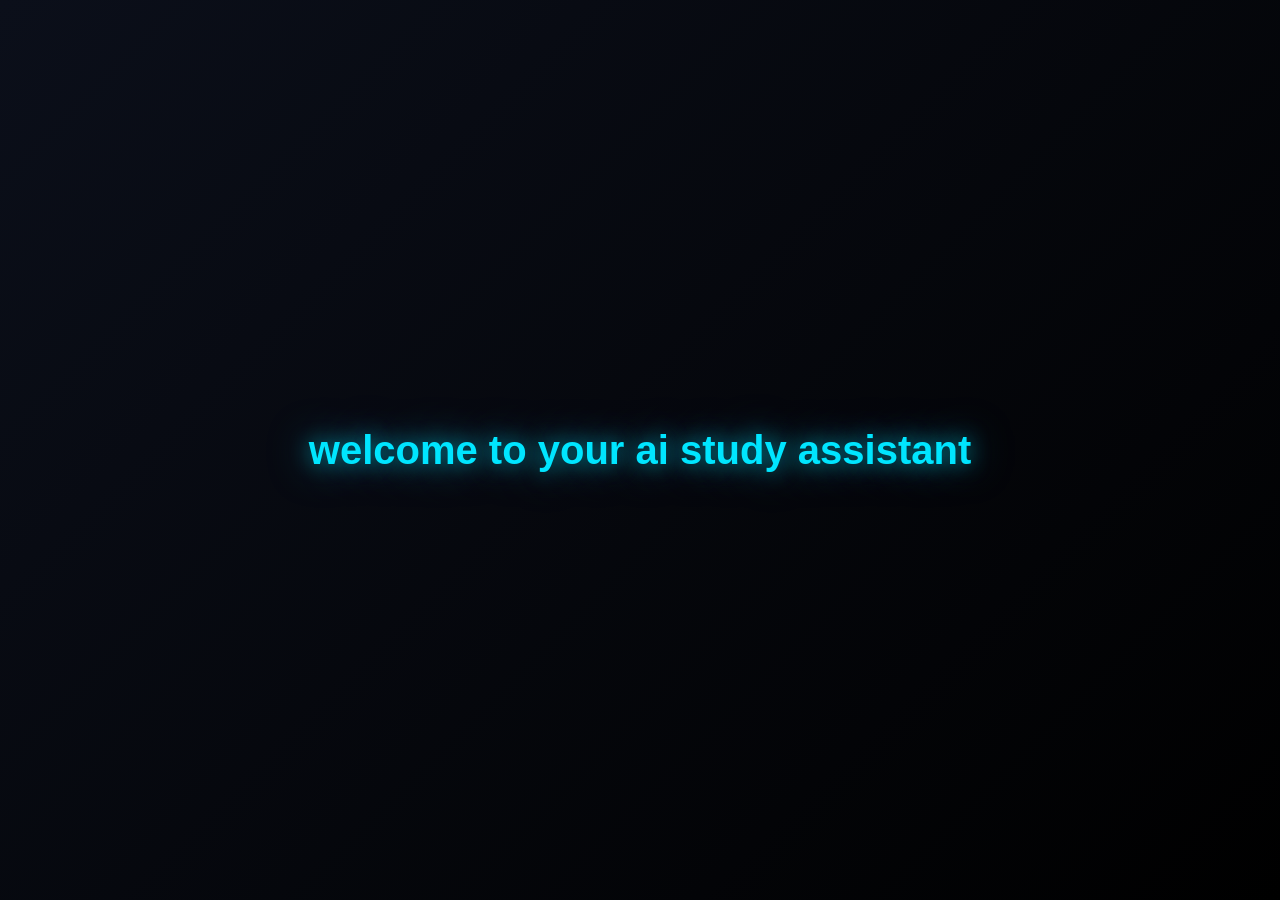
==== commit 35b9caa1: "Merge origin/main: resolve conflicts by keeping origin/main version" ====
--- a/frontend/ai_assistant.html
+++ b/frontend/ai_assistant.html
@@ -2,114 +2,125 @@
 <html lang="en">
 <head>
 <meta charset="utf-8" />
-<meta name="viewport" content="width=device-width, initial-scale=1.0" />
 <title>AI Assistant | AI Study Assistant</title>
 <link rel="stylesheet" href="styles.css" />
 </head>
 <body>
-<!-- Sidebar -->
-<div class="sidebar" id="sidebar">
-  <div class="sidebar-header">
-    <span>AI Study Assistant</span>
-    <button class="sidebar-close" id="sidebar-close">✕</button>
-  </div>
-  <nav class="sidebar-nav">
-    <a href="dashboard.html" data-page="dashboard">📊 Dashboard</a>
-    <a href="notebook.html" data-page="notebook">📓 Notebook</a>
-    <a href="ai_assistant.html" class="active" data-page="ai_assistant">🤖 AI Assistant</a>
-    <a href="planner.html" data-page="planner">📅 Planner</a>
-    <a href="profile.html" data-page="profile">👤 Profile</a>
-  </nav>
-  <div class="sidebar-footer">
-    <a href="#" id="logout">🚪 Logout</a>
-  </div>
+<div class="app-container">
+  <aside class="sidebar">
+    <div class="sidebar-logo">
+      <div class="pulse-node" style="width: 12px; height: 12px; background: var(--primary); border-radius: 50%;"></div>
+      <span>Neural Flow</span>
+    </div>
+    <nav class="nav-links">
+      <a href="dashboard.html"><span>📊</span> Dashboard</a>
+      <a href="notebook.html"><span>📓</span> Notes</a>
+      <a href="ai_assistant.html" class="active"><span>🧠</span> AI Assistant</a>
+      <a href="planner.html"><span>✅</span> Tasks</a>
+      <a href="profile.html"><span>👤</span> Profile</a>
+      <a href="#" id="logout-sidebar"><span>🚪</span> Logout</a>
+    </nav>
+  </aside>
+
+  <main class="main-content">
+    <section class="page-hero">
+      <p class="auth-kicker">Neural Intelligence</p>
+      <h1>AI Workspace</h1>
+      <p class="section-intro">Connect your knowledge nodes and external resources to the core AI engine for deep synthesis.</p>
+    </section>
+
+    <div class="grid-2">
+      <div class="card">
+        <h3>Resource Injection</h3>
+        <p class="section-intro">Select an external data file as context.</p>
+        <select id="file-select" class="input-field">
+          <option value="">-- No file selected --</option>
+        </select>
+        <button class="btn" id="refresh-files" style="width: 100%;">Refresh Data</button>
+        <p id="file-status" style="font-size:0.8rem; margin-top:0.5rem; color:var(--text-muted);"></p>
+      </div>
+
+      <div class="card">
+        <h3>Node Connection</h3>
+        <p class="section-intro">Select a knowledge node for local context.</p>
+        <select id="note-select" class="input-field">
+          <option value="">-- No note selected --</option>
+        </select>
+        <button class="btn" id="refresh-notes" style="width: 100%;">Refresh Nodes</button>
+        <p id="note-status" style="font-size:0.8rem; margin-top:0.5rem; color:var(--text-muted);"></p>
+      </div>
+    </div>
+
+    <div class="card highlight-card">
+      <h3>Query Engine</h3>
+      <p class="section-intro">Ask questions about your study material. Context will be automatically synthesized.</p>
+      <textarea id="question" class="input-field" rows="3" placeholder="Analyze knowledge nodes..."></textarea>
+      <button class="btn" id="ask-btn">Execute Query</button>
+      <div id="answer" class="result-panel" style="display: none;"></div>
+    </div>
+
+    <div class="grid-2">
+      <div class="card">
+        <h3>Synthesis Engine</h3>
+        <p class="section-intro">Summarize raw data or connected nodes.</p>
+        <textarea id="summary-text" class="input-field" rows="3" placeholder="Paste raw data for synthesis..."></textarea>
+        <div style="display: flex; flex-direction: column; gap: 0.5rem;">
+          <button class="btn" id="summarize-btn">Summarize Text</button>
+          <button class="btn btn-secondary" id="summarize-file-btn">Summarize File</button>
+          <button class="btn btn-secondary" id="summarize-note-btn">Summarize Node</button>
+        </div>
+        <div id="summary" class="result-panel" style="display: none;"></div>
+      </div>
+
+      <div class="card">
+        <h3>Evaluation Generator</h3>
+        <p class="section-intro">Generate active recall metrics for any topic.</p>
+        <input id="quiz-topic" class="input-field" placeholder="Enter topic for evaluation" />
+        <button class="btn" id="quiz-btn" style="width: 100%;">Generate Evaluation</button>
+        <pre id="quiz" style="background: rgba(0,0,0,0.3); padding: 1rem; border-radius: 8px; margin-top: 1rem; font-family: monospace; white-space: pre-wrap; display: none;"></pre>
+      </div>
+    </div>
+  </main>
 </div>
 
-<!-- Sidebar Overlay (for mobile) -->
-<div class="sidebar-overlay" id="sidebar-overlay"></div>
-
-<!-- Sidebar Toggle (for mobile) -->
-<button class="sidebar-toggle" id="sidebar-toggle">☰</button>
-
-<div class="container">
-<section class="page-hero">
-  <p class="hero-kicker">AI Workspace</p>
-  <h1>Study with context, not blank prompts.</h1>
-  <p class="hero-subtitle">Attach your notes or uploaded files, then ask questions, generate summaries, or create quizzes from material you already saved.</p>
-</section>
-
-<div class="grid-2">
-  <div class="card">
-    <h3>Use Uploaded File</h3>
-    <p class="section-intro">Pick a file from Notebook to give the AI extra study context.</p>
-    <select id="file-select" class="input-field">
-      <option value="">-- No file selected --</option>
-    </select>
-    <button class="btn" id="refresh-files">Refresh Files</button>
-    <p id="file-status" style="font-size:0.9rem; margin-top:0.5rem; color:var(--text-faint);"></p>
-  </div>
-
-  <div class="card">
-    <h3>Use Saved Note</h3>
-    <p class="section-intro">Select a notebook entry to reuse its subject, topic, tags, and content as context.</p>
-    <select id="note-select" class="input-field">
-      <option value="">-- No note selected --</option>
-    </select>
-    <button class="btn" id="refresh-notes">Refresh Notes</button>
-    <p id="note-status" style="font-size:0.9rem; margin-top:0.5rem; color:var(--text-faint);"></p>
-  </div>
-</div>
-
-<div class="card">
-  <h3>Ask Question</h3>
-  <p class="section-intro">Ask a question about your study material. Selected note and file context will be included if available.</p>
-  <textarea id="question" class="input-field" rows="3" placeholder="Ask a question about your topic..."></textarea>
-  <button class="btn" id="ask-btn">Get Answer</button>
-  <p id="answer" class="result-panel"></p>
-</div>
-
-<div class="card">
-  <h3>Summarize Notes</h3>
-  <p class="section-intro">Summarize pasted notes or generate a summary from the file or note you selected above.</p>
-  <textarea id="summary-text" class="input-field" rows="3" placeholder="Paste your notes..."></textarea>
-  <button class="btn" id="summarize-btn">Summarize</button>
-  <button class="btn btn-secondary" id="summarize-file-btn">Summarize Selected File</button>
-  <button class="btn btn-secondary" id="summarize-note-btn">Summarize Selected Note</button>
-  <p id="summary" class="result-panel"></p>
-</div>
-
-<div class="card">
-  <h3>Generate Quiz</h3>
-  <p class="section-intro">Turn a topic into quick revision questions and answers.</p>
-  <input id="quiz-topic" class="input-field" placeholder="Enter topic" />
-  <button class="btn" id="quiz-btn">Generate Quiz</button>
-  <pre id="quiz"></pre>
-</div>
-</div>
 <script src="app.js"></script>
+<script src="neural-bg.js"></script>
 <script>
 requireAuth();
 initDarkMode();
-initSidebar();
-document.getElementById('logout').onclick = () => {clearToken(); localStorage.removeItem('user'); window.location='index.html';};
+
+document.getElementById('logout-sidebar').onclick = (e) => {
+  e.preventDefault();
+  clearToken();
+  localStorage.removeItem('user');
+  window.location = 'index.html';
+};
 
 async function display(eid, endpoint, payload, btn){
+  const out = document.getElementById(eid);
   if (btn) {
     btn.disabled = true;
-    btn.textContent = 'Loading...';
-  }
-  const out = document.getElementById(eid);
+    btn.dataset.originalText = btn.textContent;
+    btn.textContent = 'Processing...';
+  }
+  out.style.display = 'none';
   out.textContent = '';
+  
   const res = await apiFetch(endpoint, 'POST', payload);
   if (btn) {
     btn.disabled = false;
-    btn.textContent = endpoint === '/ai/chat' ? 'Get Answer' : endpoint === '/ai/summarize' ? 'Summarize' : 'Generate Quiz';
-  }
-  if(!res.success){ out.innerHTML = `<span style="color:var(--danger)">${res.message}</span>`; return; }
+    btn.textContent = btn.dataset.originalText;
+  }
+  
+  if(!res.success){ 
+    out.innerHTML = `<span style="color:var(--badge-danger)">${res.message}</span>`; 
+    out.style.display = 'block';
+    return; 
+  }
+  
   const data = res.data.answer || res.data.summary || res.data.quiz;
-  out.style.whiteSpace = 'pre-wrap';
-  out.style.marginTop = '0.75rem';
   out.textContent = data;
+  out.style.display = 'block';
 }
 
 async function loadFileOptions() {
@@ -118,7 +129,7 @@
   const res = await apiFetch('/files');
   select.innerHTML = '<option value="">-- No file selected --</option>';
   if (!res.success || !Array.isArray(res.data) || res.data.length === 0) {
-    status.textContent = 'No uploaded files found. Upload files from Notebook.';
+    status.textContent = 'No resources found.';
     return;
   }
   res.data.forEach(file => {
@@ -127,7 +138,7 @@
     option.textContent = `${file.filename} (${(file.size/1024).toFixed(1)} KB)`;
     select.appendChild(option);
   });
-  status.textContent = `${res.data.length} uploaded file(s) available.`;
+  status.textContent = `${res.data.length} resource(s) active.`;
 }
 
 async function loadNoteOptions() {
@@ -137,32 +148,24 @@
   select.innerHTML = '<option value="">-- No note selected --</option>';
   const items = Array.isArray(res?.data?.items) ? res.data.items : [];
   if (!res.success || items.length === 0) {
-    status.textContent = 'No notes found. Create notes from Notebook.';
+    status.textContent = 'No nodes connected.';
     return;
   }
   items.forEach(note => {
     const option = document.createElement('option');
     option.value = note.id;
-    option.textContent = `${note.subject || 'Untitled'} - ${note.topic || 'No topic'}`;
+    option.textContent = `${note.subject} - ${note.topic}`;
     select.appendChild(option);
   });
-  status.textContent = `${items.length} note(s) available.`;
+  status.textContent = `${items.length} node(s) connected.`;
 }
 
-function getSelectedFileId() {
-  return document.getElementById('file-select').value || null;
-}
-
-function getSelectedNoteId() {
-  return document.getElementById('note-select').value || null;
-}
-
 document.getElementById('ask-btn').onclick = async function() {
-  const question = document.getElementById('question').value.trim();
-  if(!question){ alert('Please ask a question'); return; }
-  const fileId = getSelectedFileId();
-  const noteId = getSelectedNoteId();
-  const payload = { message: question };
+  const q = document.getElementById('question').value.trim();
+  if(!q) return;
+  const fileId = document.getElementById('file-select').value || null;
+  const noteId = document.getElementById('note-select').value || null;
+  const payload = { message: q };
   if (fileId) payload.file_id = fileId;
   if (noteId) payload.note_id = noteId;
   display('answer','/ai/chat', payload, this);
@@ -170,25 +173,25 @@
 
 document.getElementById('summarize-btn').onclick = async function() {
   const text = document.getElementById('summary-text').value.trim();
-  if(!text){ alert('Please enter text to summarize or select a file to summarize'); return; }
+  if(!text) return;
   display('summary','/ai/summarize',{text}, this);
 };
 
 document.getElementById('summarize-file-btn').onclick = async function() {
-  const fileId = getSelectedFileId();
-  if(!fileId){ alert('Please select a file to summarize'); return; }
-  display('summary','/ai/summarize',{file_id: fileId}, this);
+  const fid = document.getElementById('file-select').value;
+  if(!fid) return;
+  display('summary','/ai/summarize',{file_id: fid}, this);
 };
 
 document.getElementById('summarize-note-btn').onclick = async function() {
-  const noteId = getSelectedNoteId();
-  if(!noteId){ alert('Please select a note to summarize'); return; }
-  display('summary','/ai/summarize',{note_id: noteId}, this);
+  const nid = document.getElementById('note-select').value;
+  if(!nid) return;
+  display('summary','/ai/summarize',{note_id: nid}, this);
 };
 
 document.getElementById('quiz-btn').onclick = async function() {
   const topic = document.getElementById('quiz-topic').value.trim();
-  if(!topic){ alert('Please enter a topic'); return; }
+  if(!topic) return;
   display('quiz','/ai/quiz',{topic}, this);
 };
 
--- a/frontend/styles.css
+++ b/frontend/styles.css
@@ -1,1017 +1,389 @@
+:root {
+  --primary: #00E5FF;
+  --primary-glow: rgba(0, 229, 255, 0.5);
+  --secondary: #4FC3F7;
+  --bg-gradient: linear-gradient(135deg, #0B0F1A 0%, #000000 100%);
+  --card-bg: rgba(255, 255, 255, 0.05);
+  --card-border: 1px solid rgba(0, 229, 255, 0.2);
+  --text-main: #FFFFFF;
+  --text-muted: #B0BEC5;
+  --sidebar-bg: rgba(11, 15, 26, 0.8);
+  --input-bg: rgba(0, 0, 0, 0.3);
+  --transition: all 0.3s cubic-bezier(0.4, 0, 0.2, 1);
+  --radius: 12px;
+}
+
 * {
   margin: 0;
   padding: 0;
   box-sizing: border-box;
 }
 
-:root {
-  --font-display: "Trebuchet MS", "Gill Sans", "Segoe UI", sans-serif;
-  --font-body: "Verdana", "Geneva", sans-serif;
-
-  --bg: #f5efe4;
-  --bg-accent: #efe4cf;
-  --surface: rgba(255, 251, 244, 0.9);
-  --surface-strong: #fffdf8;
-  --surface-soft: rgba(255, 247, 236, 0.8);
-  --surface-muted: #f0e4d1;
-  --line: rgba(103, 72, 48, 0.12);
-
-  --text: #2f241b;
-  --text-soft: #685241;
-  --text-faint: #8a7462;
-
-  --brand: #0f766e;
-  --brand-strong: #0b5e57;
-  --accent: #d97706;
-  --accent-soft: #f59e0b;
-  --danger: #c2410c;
-  --success: #2f855a;
-  --warning: #b7791f;
-
-  --shadow-sm: 0 8px 22px rgba(52, 34, 18, 0.08);
-  --shadow-md: 0 20px 48px rgba(52, 34, 18, 0.14);
-  --shadow-lg: 0 28px 70px rgba(52, 34, 18, 0.18);
-
-  --radius-sm: 12px;
-  --radius-md: 20px;
-  --radius-lg: 28px;
-}
-
-[data-theme="dark"] {
-  --bg: #0f1720;
-  --bg-accent: #14242c;
-  --surface: rgba(20, 33, 40, 0.9);
-  --surface-strong: #18262f;
-  --surface-soft: rgba(24, 38, 47, 0.82);
-  --surface-muted: #20323d;
-  --line: rgba(159, 196, 192, 0.14);
-
-  --text: #ecf7f4;
-  --text-soft: #b3cbc5;
-  --text-faint: #8fb0aa;
-
-  --brand: #4dd0c4;
-  --brand-strong: #2eb8ab;
-  --accent: #f5b041;
-  --accent-soft: #ffc76c;
-  --danger: #f97316;
-  --success: #4ade80;
-  --warning: #facc15;
-
-  --shadow-sm: 0 10px 30px rgba(0, 0, 0, 0.24);
-  --shadow-md: 0 22px 56px rgba(0, 0, 0, 0.32);
-  --shadow-lg: 0 32px 80px rgba(0, 0, 0, 0.38);
-}
-
-html {
-  scroll-behavior: smooth;
-}
-
 body {
+  font-family: 'Inter', -apple-system, BlinkMacSystemFont, sans-serif;
+  background: var(--bg-gradient);
+  color: var(--text-main);
   min-height: 100vh;
-  font-family: var(--font-body);
-  color: var(--text);
-  background:
-    radial-gradient(circle at top left, rgba(15, 118, 110, 0.16), transparent 34%),
-    radial-gradient(circle at 85% 14%, rgba(217, 119, 6, 0.16), transparent 24%),
-    linear-gradient(160deg, var(--bg) 0%, var(--bg-accent) 100%);
+  overflow-x: hidden;
+  line-height: 1.6;
+}
+
+/* Layout */
+.app-container {
+  display: flex;
+  min-height: 100vh;
+}
+
+.sidebar {
+  width: 260px;
+  background: var(--sidebar-bg);
+  backdrop-filter: blur(20px);
+  border-right: 1px solid rgba(0, 229, 255, 0.1);
+  display: flex;
+  flex-direction: column;
+  padding: 2rem 1.5rem;
+  position: fixed;
+  height: 100vh;
+  z-index: 100;
+  transition: var(--transition);
+}
+
+.sidebar-logo {
+  font-size: 1.5rem;
+  font-weight: 800;
+  color: var(--primary);
+  margin-bottom: 3rem;
+  display: flex;
+  align-items: center;
+  gap: 0.75rem;
+  text-shadow: 0 0 10px var(--primary-glow);
+}
+
+.nav-links {
+  list-style: none;
+  display: flex;
+  flex-direction: column;
+  gap: 0.5rem;
+}
+
+.nav-links a {
+  text-decoration: none;
+  color: var(--text-muted);
+  padding: 0.8rem 1.2rem;
+  border-radius: var(--radius);
+  display: flex;
+  align-items: center;
+  gap: 1rem;
+  transition: var(--transition);
   position: relative;
-  overflow-x: hidden;
-}
-
-body::before,
-body::after {
-  content: "";
-  position: fixed;
-  width: 360px;
-  height: 360px;
-  border-radius: 50%;
-  filter: blur(40px);
-  opacity: 0.22;
-  pointer-events: none;
-  z-index: 0;
-}
-
-body::before {
-  top: -140px;
-  right: -120px;
-  background: rgba(15, 118, 110, 0.34);
-}
-
-body::after {
-  left: -120px;
-  bottom: -160px;
-  background: rgba(217, 119, 6, 0.24);
-}
-
-body > * {
-  position: relative;
-  z-index: 1;
-}
-
-.container {
-  width: min(1180px, calc(100vw - 2rem));
-  margin: 0 auto 3rem;
-  padding: 1.75rem 0 0;
-}
-
-.auth-page .container {
-  min-height: calc(100vh - 92px);
+}
+
+.nav-links a:hover {
+  color: var(--text-main);
+  background: rgba(0, 229, 255, 0.05);
+}
+
+.nav-links a.active {
+  color: var(--primary);
+  background: rgba(0, 229, 255, 0.1);
+}
+
+.nav-links a.active::before {
+  content: '';
+  position: absolute;
+  left: 0;
+  top: 20%;
+  height: 60%;
+  width: 4px;
+  background: var(--primary);
+  border-radius: 0 4px 4px 0;
+  box-shadow: 0 0 15px var(--primary);
+}
+
+.main-content {
+  flex: 1;
+  margin-left: 260px;
+  padding: 2rem 3rem;
+  width: calc(100% - 260px);
+}
+
+/* Typography */
+h1, h2, h3, h4 {
+  margin-bottom: 1rem;
+  letter-spacing: -0.02em;
+}
+
+h1 { font-size: 2.5rem; font-weight: 800; }
+h2 { font-size: 1.8rem; font-weight: 700; }
+
+.section-intro {
+  color: var(--text-muted);
+  margin-bottom: 2rem;
+  max-width: 800px;
+}
+
+/* Components */
+.card {
+  background: var(--card-bg);
+  backdrop-filter: blur(12px);
+  border: var(--card-border);
+  border-radius: var(--radius);
+  padding: 1.5rem;
+  margin-bottom: 1.5rem;
+  transition: var(--transition);
+}
+
+.card:hover {
+  transform: translateY(-5px);
+  border-color: rgba(0, 229, 255, 0.4);
+  box-shadow: 0 10px 30px rgba(0, 229, 255, 0.1);
+}
+
+.highlight-card {
+  background: linear-gradient(135deg, rgba(0, 229, 255, 0.1), rgba(79, 195, 247, 0.05));
+  border: 1px solid rgba(0, 229, 255, 0.3);
+}
+
+/* Buttons */
+.btn {
+  padding: 0.8rem 1.8rem;
+  border-radius: 999px;
+  border: none;
+  font-weight: 600;
+  cursor: pointer;
+  transition: var(--transition);
+  display: inline-flex;
+  align-items: center;
+  gap: 0.5rem;
+  background: linear-gradient(90deg, var(--primary), var(--secondary));
+  color: #000;
+  text-transform: uppercase;
+  font-size: 0.85rem;
+  letter-spacing: 0.05em;
+}
+
+.btn:hover {
+  transform: scale(1.05);
+  box-shadow: 0 0 20px var(--primary-glow);
+}
+
+.btn-secondary {
+  background: transparent;
+  border: 1px solid var(--primary);
+  color: var(--primary);
+}
+
+.btn-muted {
+  background: rgba(255, 255, 255, 0.1);
+  color: var(--text-main);
+}
+
+/* Form Fields */
+.input-field, textarea, select {
+  width: 100%;
+  padding: 0.9rem 1.2rem;
+  background: var(--input-bg);
+  border: 1px solid rgba(255, 255, 255, 0.1);
+  border-radius: var(--radius);
+  color: var(--text-main);
+  font-family: inherit;
+  margin-bottom: 1rem;
+  transition: var(--transition);
+}
+
+.input-field:focus, textarea:focus, select:focus {
+  outline: none;
+  border-color: var(--primary);
+  box-shadow: 0 0 10px rgba(0, 229, 255, 0.2);
+}
+
+/* Badges */
+.badge {
+  padding: 0.25rem 0.75rem;
+  border-radius: 999px;
+  font-size: 0.75rem;
+  font-weight: 700;
+  text-transform: uppercase;
+}
+
+.badge-success { background: rgba(0, 230, 118, 0.2); color: #00E676; }
+.badge-warning { background: rgba(255, 214, 0, 0.2); color: #FFD600; }
+.badge-danger { background: rgba(255, 82, 82, 0.2); color: #FF5252; }
+
+/* Grid Systems */
+.grid-2 { display: grid; grid-template-columns: 1fr 1fr; gap: 1.5rem; }
+.grid-3 { display: grid; grid-template-columns: repeat(3, 1fr); gap: 1.5rem; }
+
+/* AI Chat Specific */
+.result-panel {
+  background: rgba(0, 0, 0, 0.4);
+  border-left: 4px solid var(--primary);
+  padding: 1.5rem;
+  border-radius: 0 var(--radius) var(--radius) 0;
+  margin-top: 1rem;
+}
+
+/* Animations */
+@keyframes pulse {
+  0% { transform: scale(1); opacity: 0.5; }
+  50% { transform: scale(1.2); opacity: 1; }
+  100% { transform: scale(1); opacity: 0.5; }
+}
+
+.pulse-node {
+  animation: pulse 2s infinite ease-in-out;
+}
+
+/* Responsive */
+@media (max-width: 1024px) {
+  .sidebar { width: 80px; padding: 2rem 0.5rem; }
+  .sidebar-logo span { display: none; }
+  .nav-links a span { display: none; }
+  .main-content { margin-left: 80px; width: calc(100% - 80px); }
+}
+
+@media (max-width: 768px) {
+  .grid-2, .grid-3 { grid-template-columns: 1fr; }
+  .sidebar {
+    width: 100%;
+    height: 60px;
+    bottom: 0;
+    top: auto;
+    flex-direction: row;
+    padding: 0;
+    border-right: none;
+    border-top: 1px solid rgba(0, 229, 255, 0.1);
+  }
+  .sidebar-logo { display: none; }
+  .nav-links {
+    flex-direction: row;
+    width: 100%;
+    justify-content: space-around;
+  }
+  .main-content { margin-left: 0; margin-bottom: 60px; width: 100%; padding: 1.5rem; }
+}
+
+/* Auth Pages */
+.auth-page {
+  display: flex;
+  align-items: center;
+  justify-content: center;
+  min-height: 100vh;
+}
+
+.auth-shell {
   display: grid;
-  place-items: center;
-}
-
-.auth-shell {
-  width: min(980px, 100%);
-  display: grid;
-  grid-template-columns: 1.15fr 0.95fr;
-  gap: 1.5rem;
-  align-items: stretch;
-}
-
-.auth-hero,
-.auth-card,
-.card {
-  background: var(--surface);
-  border: 1px solid var(--line);
-  box-shadow: var(--shadow-md);
-  backdrop-filter: blur(16px);
-}
-
-.auth-hero,
+  grid-template-columns: 1.2fr 0.8fr;
+  max-width: 1100px;
+  width: 90%;
+  gap: 2rem;
+}
+
+.auth-hero {
+  display: flex;
+  flex-direction: column;
+  justify-content: center;
+}
+
 .auth-card {
-  border-radius: var(--radius-lg);
-  padding: 2rem;
-}
-
-.auth-hero {
-  background:
-    linear-gradient(145deg, rgba(15, 118, 110, 0.9), rgba(11, 94, 87, 0.88)),
-    linear-gradient(145deg, rgba(255,255,255,0.08), rgba(255,255,255,0));
-  color: #f3fffc;
-  display: flex;
-  flex-direction: column;
-  justify-content: space-between;
-  overflow: hidden;
-}
-
-.auth-hero::after {
-  content: "";
-  width: 180px;
-  height: 180px;
-  border-radius: 30px;
-  background: linear-gradient(135deg, rgba(255,255,255,0.16), rgba(255,255,255,0.02));
-  position: absolute;
-  right: -28px;
-  bottom: -24px;
-  transform: rotate(18deg);
-}
-
-.auth-kicker,
-.hero-kicker {
-  font-size: 0.78rem;
-  letter-spacing: 0.18em;
+  background: var(--card-bg);
+  padding: 3rem;
+  border-radius: var(--radius);
+  border: var(--card-border);
+}
+
+.auth-kicker {
+  color: var(--primary);
   text-transform: uppercase;
   font-weight: 700;
-}
-
-.auth-kicker {
-  color: rgba(243, 255, 252, 0.78);
+  letter-spacing: 0.1em;
   margin-bottom: 1rem;
 }
 
-.auth-hero h1,
-.auth-card h2,
-h1,
-h2,
-h3,
-h4 {
-  font-family: var(--font-display);
-  letter-spacing: -0.03em;
-}
-
-.auth-hero h1 {
-  font-size: clamp(2.4rem, 4vw, 3.6rem);
-  line-height: 0.95;
-  margin-bottom: 1rem;
-  color: #fffdf9;
-}
-
-.auth-hero p {
-  color: rgba(243, 255, 252, 0.88);
-  font-size: 1rem;
-  max-width: 30rem;
-}
-
-.auth-points {
-  display: grid;
-  gap: 0.8rem;
-  margin-top: 1.5rem;
-}
-
-.auth-points span {
-  display: inline-flex;
-  align-items: center;
-  gap: 0.7rem;
-  font-size: 0.95rem;
-  color: rgba(243, 255, 252, 0.92);
-}
-
-.auth-points span::before {
-  content: "";
-  width: 10px;
-  height: 10px;
-  border-radius: 999px;
-  background: var(--accent-soft);
-  box-shadow: 0 0 0 6px rgba(245, 176, 65, 0.18);
-}
-
-.auth-card {
-  background: linear-gradient(180deg, var(--surface-strong), var(--surface));
-}
-
 .navbar {
-  width: min(1240px, calc(100vw - 1rem));
-  margin: 0.75rem auto 0;
-  padding: 1rem 1.25rem;
+  position: absolute;
+  top: 0;
+  width: 100%;
+  padding: 1.5rem 3rem;
   display: flex;
   justify-content: space-between;
   align-items: center;
-  gap: 1rem;
-  border-radius: 999px;
-  background: rgba(255, 251, 244, 0.74);
-  border: 1px solid rgba(255, 255, 255, 0.35);
-  box-shadow: var(--shadow-sm);
-  backdrop-filter: blur(18px);
-  position: sticky;
-  top: 0.75rem;
-  z-index: 100;
-}
-
-[data-theme="dark"] .navbar {
-  background: rgba(17, 28, 34, 0.82);
-  border-color: rgba(255, 255, 255, 0.06);
-}
-
-.navbar > div:first-child {
-  font-family: var(--font-display);
-  font-size: 1.15rem;
+  z-index: 10;
+}
+
+.navbar .logo {
+  color: var(--primary);
   font-weight: 800;
-  color: var(--brand-strong);
-}
-
-.navbar > div:nth-child(2) {
-  display: flex;
-  align-items: center;
-  justify-content: flex-end;
-  gap: 0.4rem;
-  flex-wrap: wrap;
+  font-size: 1.2rem;
 }
 
 .navbar a {
-  color: var(--text-soft);
-  text-decoration: none;
-  font-weight: 700;
-  font-size: 0.92rem;
-  padding: 0.7rem 0.95rem;
-  border-radius: 999px;
-  transition: background 0.25s ease, color 0.25s ease, transform 0.25s ease;
-}
-
-.navbar a:hover {
-  color: var(--brand-strong);
-  background: rgba(15, 118, 110, 0.1);
-  text-decoration: none;
-  transform: translateY(-1px);
-}
-
-/* ===== SIDEBAR STYLES ===== */
-.sidebar {
-  position: fixed;
-  left: 0;
-  top: 0;
-  width: 240px;
-  height: 100vh;
-  background: var(--surface);
-  border-right: 1px solid var(--line);
-  backdrop-filter: blur(16px);
-  display: flex;
-  flex-direction: column;
-  z-index: 101;
-  transition: transform 0.3s ease;
-  overflow-y: auto;
-}
-
-[data-theme="dark"] .sidebar {
-  background: rgba(17, 28, 34, 0.95);
-  border-right-color: rgba(159, 196, 192, 0.14);
-}
-
-.sidebar-header {
-  padding: 1.5rem 1.25rem;
-  border-bottom: 1px solid var(--line);
-  font-family: var(--font-display);
-  font-size: 1.1rem;
-  font-weight: 800;
-  color: var(--brand-strong);
-  display: flex;
-  align-items: center;
-  justify-content: space-between;
-  gap: 1rem;
-}
-
-.sidebar-close {
-  display: none;
-  background: none;
-  border: none;
-  color: var(--text-soft);
-  cursor: pointer;
-  font-size: 1.5rem;
-  padding: 0.25rem;
-  line-height: 1;
-  transition: color 0.25s ease;
-}
-
-.sidebar-close:hover {
-  color: var(--brand-strong);
-}
-
-.sidebar-nav {
-  flex: 1;
-  display: flex;
-  flex-direction: column;
-  gap: 0.5rem;
-  padding: 1rem 0.75rem;
-  overflow-y: auto;
-}
-
-.sidebar-nav a {
-  display: flex;
-  align-items: center;
-  gap: 0.8rem;
-  color: var(--text-soft);
+  color: var(--text-main);
   text-decoration: none;
   font-weight: 600;
-  font-size: 0.95rem;
-  padding: 0.85rem 1rem;
-  border-radius: 12px;
-  transition: all 0.25s ease;
-  border-left: 3px solid transparent;
-}
-
-.sidebar-nav a:hover {
-  color: var(--brand-strong);
-  background: rgba(15, 118, 110, 0.08);
-  border-left-color: var(--brand);
-  transform: translateX(4px);
-}
-
-.sidebar-nav a.active {
-  color: var(--brand-strong);
-  background: rgba(15, 118, 110, 0.12);
-  border-left-color: var(--brand);
-  font-weight: 700;
-}
-
-.sidebar-footer {
-  padding: 1rem 0.75rem;
-  border-top: 1px solid var(--line);
-}
-
-.sidebar-footer a {
-  display: flex;
-  align-items: center;
-  gap: 0.8rem;
-  color: #c2410c;
-  text-decoration: none;
-  font-weight: 700;
-  font-size: 0.95rem;
-  padding: 0.85rem 1rem;
-  border-radius: 12px;
-  transition: all 0.25s ease;
-  border-left: 3px solid transparent;
-}
-
-.sidebar-footer a:hover {
-  background: rgba(194, 65, 12, 0.08);
-  border-left-color: #c2410c;
-  transform: translateX(4px);
-}
-
-.sidebar-overlay {
-  display: none;
+}
+
+/* Welcome Animation Overlay */
+.welcome-overlay {
   position: fixed;
   top: 0;
   left: 0;
   width: 100%;
   height: 100%;
-  background: rgba(0, 0, 0, 0.5);
-  z-index: 100;
-}
-
-.sidebar-toggle {
-  display: none;
-  position: fixed;
-  top: 1rem;
-  right: 1rem;
-  background: var(--surface);
-  border: 1px solid var(--line);
-  border-radius: 8px;
-  padding: 0.6rem 0.75rem;
-  cursor: pointer;
-  z-index: 102;
-  color: var(--text);
-  font-size: 1.5rem;
-  line-height: 1;
-  transition: all 0.25s ease;
-}
-
-.sidebar-toggle:hover {
-  background: rgba(15, 118, 110, 0.1);
-  color: var(--brand-strong);
-}
-
-/* ===== FLOATING AI BUTTON ===== */
-.ai-floating-btn {
-  position: fixed;
-  top: 1.25rem;
-  right: 1.25rem;
-  width: 52px;
-  height: 52px;
-  border-radius: 50%;
-  background: linear-gradient(135deg, var(--brand), var(--brand-strong));
-  color: #f8fdfa;
-  font-size: 1.5rem;
+  background: var(--bg-gradient);
   display: flex;
   align-items: center;
   justify-content: center;
-  text-decoration: none;
-  box-shadow: 0 8px 24px rgba(15, 118, 110, 0.28);
-  z-index: 200;
-  transition: transform 0.25s ease, box-shadow 0.25s ease;
-}
-
-.ai-floating-btn:hover {
-  transform: translateY(-3px) scale(1.05);
-  box-shadow: 0 14px 32px rgba(15, 118, 110, 0.38);
-  text-decoration: none;
-}
-
-/* Mobile adjustments */
-@media (max-width: 768px) {
-  .ai-floating-btn {
-    top: 0.85rem;
-    right: 0.85rem;
-    width: 46px;
-    height: 46px;
-    font-size: 1.3rem;
-  }
-}
-
-/* ===== AI CHAT MODAL ===== */
-.ai-chat-overlay {
-  display: none;
-  position: fixed;
-  top: 0;
-  left: 0;
-  width: 100%;
-  height: 100%;
-  background: rgba(0, 0, 0, 0.5);
-  z-index: 250;
-  backdrop-filter: blur(4px);
-}
-
-.ai-chat-overlay.active {
-  display: block;
-}
-
-.ai-chat-modal {
-  display: none;
-  position: fixed;
-  bottom: 20px;
-  right: 20px;
-  width: 380px;
-  max-width: calc(100vw - 40px);
-  height: 480px;
-  max-height: calc(100vh - 40px);
-  background: var(--surface-strong);
-  border: 1px solid var(--line);
-  border-radius: var(--radius-md);
-  box-shadow: var(--shadow-lg);
-  z-index: 251;
-  flex-direction: column;
-  overflow: hidden;
-}
-
-.ai-chat-modal.active {
-  display: flex;
-}
-
-.ai-chat-header {
-  display: flex;
-  justify-content: space-between;
-  align-items: center;
-  padding: 1rem;
-  background: linear-gradient(135deg, var(--brand), var(--brand-strong));
-  color: #f8fdfa;
-  font-weight: 700;
-}
-
-.ai-chat-close {
-  background: none;
-  border: none;
-  color: #f8fdfa;
-  font-size: 1.25rem;
-  cursor: pointer;
-  padding: 0.25rem;
-  line-height: 1;
-}
-
-.ai-chat-messages {
-  flex: 1;
-  overflow-y: auto;
-  padding: 1rem;
-  display: flex;
-  flex-direction: column;
-  gap: 0.75rem;
-}
-
-.ai-msg {
-  max-width: 85%;
-  padding: 0.75rem 1rem;
-  border-radius: 16px;
-  font-size: 0.95rem;
-  line-height: 1.5;
-  white-space: pre-wrap;
-}
-
-.ai-msg-bot {
-  align-self: flex-start;
-  background: var(--surface-muted);
-  color: var(--text);
-  border-bottom-left-radius: 4px;
-}
-
-.ai-msg-user {
-  align-self: flex-end;
-  background: var(--brand);
-  color: #f8fdfa;
-  border-bottom-right-radius: 4px;
-}
-
-.ai-chat-input {
-  display: flex;
-  gap: 0.5rem;
-  padding: 1rem;
-  border-top: 1px solid var(--line);
-  background: var(--surface);
-}
-
-.ai-chat-input input {
-  flex: 1;
-  padding: 0.75rem 1rem;
-  border-radius: 999px;
-  border: 1px solid var(--line);
-  background: var(--surface-strong);
-  color: var(--text);
-  font-size: 0.95rem;
-}
-
-.ai-chat-input input:focus {
-  outline: none;
-  border-color: var(--brand);
-}
-
-.ai-chat-input .btn {
-  margin: 0;
-  padding: 0.75rem 1.25rem;
-}
-
-@media (max-width: 480px) {
-  .ai-chat-modal {
-    bottom: 0;
-    right: 0;
-    width: 100vw;
-    max-width: 100vw;
-    height: calc(100vh - 60px);
-    border-radius: var(--radius-md) var(--radius-md) 0 0;
-  }
-}
-
-/* Content shift for sidebar */
-body:not(.auth-page) {
-  margin-left: 240px;
-}
-
-body:not(.auth-page) .container {
-  width: min(1180px, calc(100vw - 240px - 2rem));
-}
-
-/* Responsive Design */
-@media (max-width: 768px) {
-  .sidebar {
-    width: 240px;
-    transform: translateX(-100%);
-  }
-
-  .sidebar.active {
-    transform: translateX(0);
-  }
-
-  .sidebar-overlay.active {
-    display: block;
-  }
-
-  .sidebar-close {
-    display: block;
-  }
-
-  .sidebar-toggle {
-    display: block;
-  }
-
-  body:not(.auth-page) {
-    margin-left: 0;
-  }
-
-  body:not(.auth-page) .container {
-    width: min(1180px, calc(100vw - 2rem));
-  }
-}
-
-@media (max-width: 480px) {
-  .sidebar {
-    width: 200px;
-  }
-
-  .sidebar-nav a,
-  .sidebar-footer a {
-    font-size: 0.9rem;
-    padding: 0.75rem 0.85rem;
-  }
-
-  .sidebar-header {
-    padding: 1.25rem 1rem;
-  }
-}
-
-.page-hero {
-  margin: 1rem 0 1.5rem;
-  padding: 1.25rem 0 0.5rem;
-}
-
-.hero-kicker {
-  color: var(--brand);
-  margin-bottom: 0.7rem;
-}
-
-h1 {
-  font-size: clamp(2.3rem, 4vw, 3.6rem);
-  line-height: 0.96;
-  color: var(--text);
-  margin-bottom: 0.7rem;
-}
-
-.hero-subtitle,
-p {
-  color: var(--text-soft);
-  line-height: 1.7;
-}
-
-.hero-subtitle {
-  max-width: 42rem;
-  font-size: 1rem;
-}
-
-h2 {
-  color: var(--text);
-  font-size: clamp(1.7rem, 3vw, 2.3rem);
-  margin-bottom: 1rem;
-}
-
-h3 {
-  color: var(--text);
-  font-size: 1.25rem;
-  margin-bottom: 0.75rem;
-}
-
-h4 {
-  color: var(--text);
-  font-size: 1rem;
-  margin-bottom: 0.6rem;
-}
-
-.card {
-  border-radius: var(--radius-md);
-  padding: 1.5rem;
-  margin-bottom: 1.2rem;
-  overflow: hidden;
-}
-
-.card:hover {
-  transform: translateY(-2px);
-  transition: transform 0.25s ease, box-shadow 0.25s ease;
-  box-shadow: var(--shadow-lg);
-}
-
-.section-intro {
-  margin-top: -0.15rem;
-  margin-bottom: 1rem;
-  color: var(--text-faint);
-  font-size: 0.95rem;
-}
-
-.grid-2,
-.split-grid {
-  display: grid;
-  grid-template-columns: repeat(2, minmax(0, 1fr));
-  gap: 1.25rem;
-  margin-bottom: 1rem;
-}
-
-.grid-3 {
-  display: grid;
-  grid-template-columns: repeat(3, minmax(0, 1fr));
-  gap: 1rem;
-  margin-bottom: 1rem;
-}
-
-.action-grid {
-  display: grid;
-  grid-template-columns: repeat(auto-fit, minmax(160px, 1fr));
-  gap: 0.9rem;
-  margin-top: 1rem;
-}
-
-.stat-grid {
-  display: grid;
-  grid-template-columns: repeat(auto-fit, minmax(160px, 1fr));
-  gap: 0.9rem;
-  margin-top: 1rem;
-}
-
-.stat-tile {
-  padding: 1rem;
-  border-radius: 18px;
-  background: linear-gradient(180deg, var(--surface-strong), var(--surface-soft));
-  border: 1px solid var(--line);
-}
-
-.stat-label {
-  display: block;
-  color: var(--text-faint);
-  font-size: 0.82rem;
-  text-transform: uppercase;
-  letter-spacing: 0.08em;
-  margin-bottom: 0.4rem;
-}
-
-.stat-value {
-  display: block;
-  font-family: var(--font-display);
-  font-size: 1.6rem;
+  z-index: 9999;
+  opacity: 0;
+  pointer-events: none;
+  transition: opacity 0.5s ease-out;
+}
+
+.welcome-overlay.active {
+  opacity: 1;
+  pointer-events: auto;
+}
+
+.welcome-overlay.hidden {
+  opacity: 0;
+  pointer-events: none;
+  transition: opacity 0.5s ease-out, visibility 0s 0.5s;
+  visibility: hidden;
+}
+
+.welcome-text {
+  font-size: 2.5rem;
   font-weight: 800;
-  color: var(--brand-strong);
-}
-
-.btn {
-  appearance: none;
-  border: none;
-  border-radius: 999px;
-  padding: 0.85rem 1.25rem;
-  background: linear-gradient(135deg, var(--brand), var(--brand-strong));
-  color: #f8fdfa;
-  cursor: pointer;
-  display: inline-flex;
-  justify-content: center;
-  align-items: center;
-  gap: 0.45rem;
-  font-family: var(--font-display);
-  font-size: 0.9rem;
-  font-weight: 800;
-  letter-spacing: 0.03em;
-  text-transform: uppercase;
-  box-shadow: 0 14px 24px rgba(15, 118, 110, 0.22);
-  transition: transform 0.22s ease, box-shadow 0.22s ease, opacity 0.22s ease;
-  margin-right: 0.45rem;
-  margin-bottom: 0.45rem;
-}
-
-.btn:hover {
-  transform: translateY(-2px);
-  box-shadow: 0 18px 28px rgba(15, 118, 110, 0.28);
-}
-
-.btn:disabled {
-  opacity: 0.6;
-  cursor: not-allowed;
-  transform: none;
-  box-shadow: none;
-}
-
-.btn-secondary {
-  background: linear-gradient(135deg, var(--accent), #b45309);
-  box-shadow: 0 14px 24px rgba(217, 119, 6, 0.22);
-}
-
-.btn-muted {
-  background: linear-gradient(135deg, #8b6b4f, #6f553f);
-  box-shadow: 0 14px 24px rgba(111, 85, 63, 0.22);
-}
-
-.input-field,
-textarea,
-select {
-  width: 100%;
-  padding: 0.95rem 1rem;
-  border-radius: 16px;
-  border: 1px solid var(--line);
-  background: var(--surface-strong);
-  color: var(--text);
-  font-family: var(--font-body);
-  font-size: 0.96rem;
-  box-shadow: inset 0 1px 0 rgba(255,255,255,0.32);
-  transition: border-color 0.2s ease, box-shadow 0.2s ease, transform 0.2s ease;
-  margin-bottom: 0.95rem;
-}
-
-.input-field::placeholder,
-textarea::placeholder {
-  color: var(--text-faint);
-}
-
-.input-field:focus,
-textarea:focus,
-select:focus {
-  outline: none;
-  border-color: rgba(15, 118, 110, 0.4);
-  box-shadow: 0 0 0 4px rgba(15, 118, 110, 0.12);
-  transform: translateY(-1px);
-}
-
-textarea {
-  resize: vertical;
-  min-height: 120px;
-}
-
-label {
-  display: block;
-  margin-bottom: 0.4rem;
-  font-size: 0.92rem;
-  font-weight: 700;
-  color: var(--text-soft);
-}
-
-small {
-  color: var(--text-faint);
-}
-
-a {
-  color: var(--brand-strong);
-  text-decoration: none;
-}
-
-a:hover {
-  text-decoration: underline;
-}
-
-ul,
-ol {
-  list-style: none;
-  padding: 0;
-}
-
-li {
-  color: var(--text-soft);
-}
-
-hr {
-  border: 0;
-  border-top: 1px solid var(--line);
-}
-
-.panel,
-.result-panel,
-pre {
-  background: linear-gradient(180deg, var(--surface-strong), var(--surface-soft));
-  border: 1px solid var(--line);
-  border-radius: 18px;
-  padding: 1rem;
-}
-
-pre {
-  white-space: pre-wrap;
-  color: var(--text);
-  font-family: "Consolas", "Courier New", monospace;
-  overflow-x: auto;
-}
-
-.empty-state {
-  color: var(--text-faint);
-  font-style: italic;
-}
-
-.badge {
-  display: inline-flex;
-  align-items: center;
-  padding: 0.35rem 0.7rem;
-  border-radius: 999px;
-  font-size: 0.76rem;
-  font-weight: 800;
-  letter-spacing: 0.05em;
-  text-transform: uppercase;
-}
-
-.badge-success {
-  color: #f2fff7;
-  background: linear-gradient(135deg, #2f855a, #276749);
-}
-
-.badge-warning {
-  color: #fffaf0;
-  background: linear-gradient(135deg, #c05621, #9c4221);
-}
-
-.badge-danger {
-  color: #fff7f5;
-  background: linear-gradient(135deg, #c2410c, #9a3412);
-}
-
-.message {
-  padding: 0.95rem 1rem;
-  border-radius: 16px;
-  margin-bottom: 1rem;
-  border: 1px solid transparent;
-}
-
-.message-success {
-  background: rgba(47, 133, 90, 0.1);
-  color: var(--success);
-  border-color: rgba(47, 133, 90, 0.18);
-}
-
-.message-error {
-  background: rgba(194, 65, 12, 0.1);
-  color: var(--danger);
-  border-color: rgba(194, 65, 12, 0.18);
-}
-
-.text-center { text-align: center; }
-.text-right { text-align: right; }
-.mt-1 { margin-top: 0.5rem; }
-.mt-2 { margin-top: 1rem; }
-.mb-1 { margin-bottom: 0.5rem; }
-.mb-2 { margin-bottom: 1rem; }
-.hidden { display: none; }
-
-@media (max-width: 960px) {
-  .auth-shell,
-  .grid-2,
-  .split-grid,
-  .grid-3 {
-    grid-template-columns: 1fr;
-  }
-
-  .navbar {
-    border-radius: 28px;
-    padding: 1rem;
-    align-items: flex-start;
-  }
-}
-
-@media (max-width: 720px) {
-  .container {
-    width: min(100vw - 1rem, 100%);
-    padding-top: 1rem;
-  }
-
-  .navbar {
-    width: calc(100vw - 1rem);
-    position: static;
-    margin-top: 0.5rem;
-    gap: 0.75rem;
-  }
-
-  .navbar > div:nth-child(2) {
-    justify-content: flex-start;
-  }
-
-  h1 {
-    font-size: 2rem;
-  }
-
-  .card,
-  .auth-card,
-  .auth-hero {
-    padding: 1.2rem;
-  }
-
-  .btn {
-    width: 100%;
-    margin-right: 0;
-  }
-
-  .action-grid .btn {
-    width: 100%;
-  }
-}
+  color: var(--primary);
+  text-align: center;
+  text-transform: lowercase;
+  text-shadow: 0 0 20px var(--primary-glow), 0 0 40px var(--primary-glow);
+  transform: translateY(30px);
+  opacity: 0;
+  animation: welcomeFadeIn 1s ease-out 0.3s forwards;
+}
+
+@keyframes welcomeFadeIn {
+  0% {
+    transform: translateY(30px);
+    opacity: 0;
+  }
+  100% {
+    transform: translateY(0);
+    opacity: 1;
+  }
+}
+
+@keyframes welcomeGlow {
+  0%, 100% {
+    text-shadow: 0 0 20px var(--primary-glow), 0 0 40px var(--primary-glow);
+  }
+  50% {
+    text-shadow: 0 0 30px var(--primary-glow), 0 0 60px var(--primary-glow), 0 0 80px var(--primary-glow);
+  }
+}
+
+.welcome-text.animate-glow {
+  animation: welcomeFadeIn 1s ease-out 0.3s forwards, welcomeGlow 2s ease-in-out 1.3s infinite;
+}
